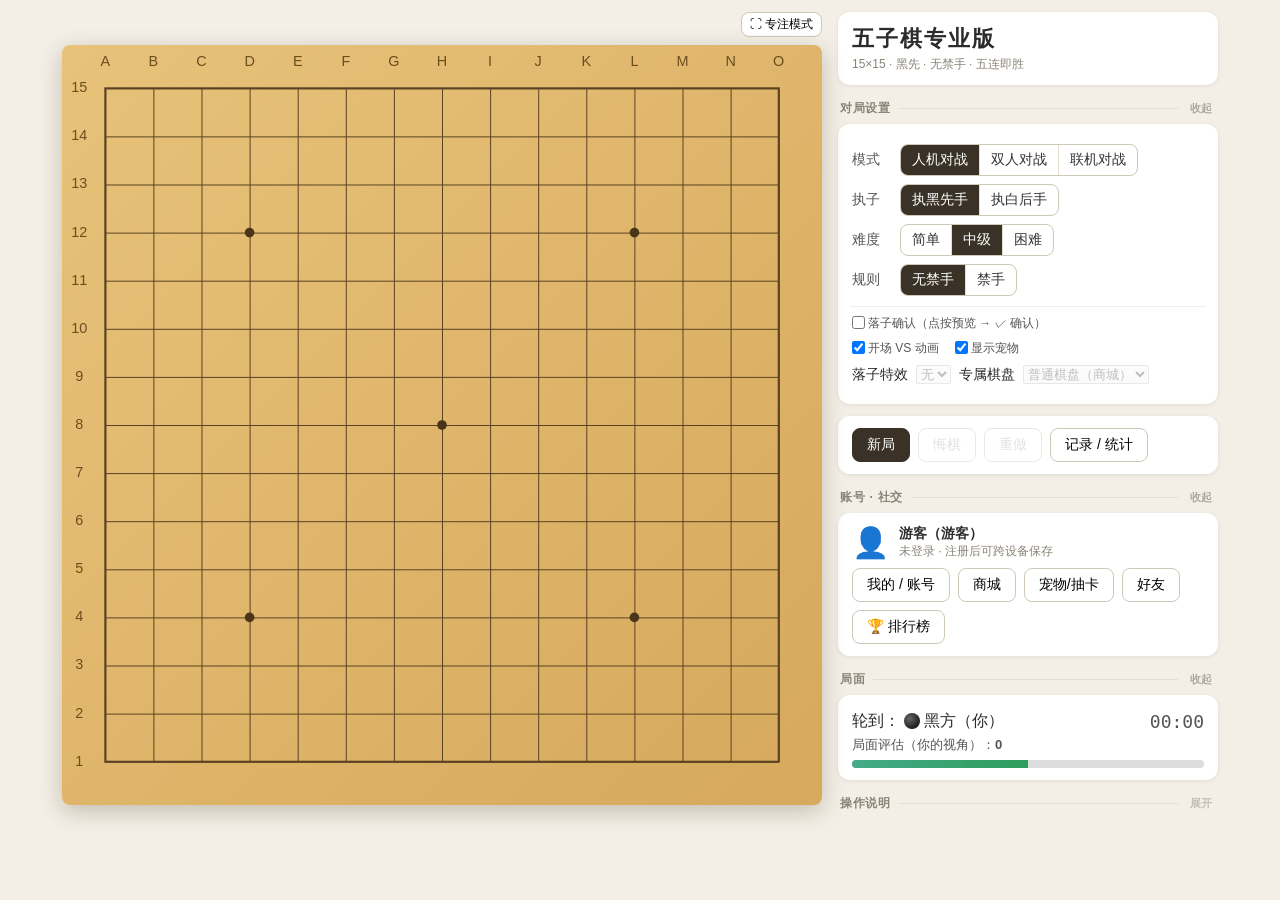
==== gomoku/index.html @ cee51d8a "Add gomoku (static copy of gomoku-umber.vercel.app)" ====
<!DOCTYPE html>
<html lang="zh-CN">
<head>
<meta charset="UTF-8">
<meta name="viewport" content="width=device-width, initial-scale=1">
<title>五子棋专业版</title>
<link rel="icon" href="data:image/svg+xml,%3Csvg xmlns=%22http://www.w3.org/2000/svg%22 viewBox=%220 0 100 100%22%3E%3Crect width=%22100%22 height=%22100%22 rx=%2218%22 fill=%22%23dcb26a%22/%3E%3Ccircle cx=%2238%22 cy=%2238%22 r=%2224%22 fill=%22%23111%22/%3E%3Ccircle cx=%2264%22 cy=%2264%22 r=%2224%22 fill=%22%23fff%22 stroke=%22%23999%22 stroke-width=%222%22/%3E%3C/svg%3E">
<style>
:root{--bg:#f3efe6;--card:#fff;--ink:#2b2b2b;--muted:#8a8478;--accent:#c0392b;--win:#2e9d5b;--loss:#d0473a;--draw:#9a9a9a}
*{box-sizing:border-box}
html,body{margin:0;background:var(--bg);color:var(--ink);
  font-family:"Microsoft YaHei","微软雅黑","PingFang SC","Hiragino Sans GB","Noto Sans CJK SC","Source Han Sans SC",sans-serif;font-size:14px}
.app{max-width:1180px;margin:0 auto;padding:12px;display:flex;gap:16px;flex-wrap:wrap;justify-content:center;align-items:flex-start}
.board-col{flex:0 0 auto;display:flex;flex-direction:column;gap:8px}
.board-wrap{position:relative}
canvas#board{display:block;touch-action:manipulation;border-radius:8px;box-shadow:0 6px 22px rgba(60,40,10,.25);cursor:pointer;-webkit-tap-highlight-color:transparent}
.side{flex:1 1 300px;max-width:390px;display:flex;flex-direction:column;gap:12px}
.card{background:var(--card);border-radius:12px;padding:12px 14px;box-shadow:0 1px 4px rgba(0,0,0,.08)}
h1{font-size:22px;margin:0 0 2px;letter-spacing:2px}
.sub{color:var(--muted);font-size:12px}
.row{display:flex;align-items:center;gap:8px;margin:8px 0;flex-wrap:wrap}
.row>label{min-width:40px;color:#555}
.seg{display:inline-flex;border:1px solid #cfc8b8;border-radius:8px;overflow:hidden;background:#fff}
.seg button{border:0;border-right:1px solid #e5dfd2;background:transparent;padding:6px 11px;cursor:pointer;font:inherit;color:#333}
.seg button:last-child{border-right:0}
.seg button.on{background:#3a3226;color:#fff}
.seg.disabled{opacity:.45;pointer-events:none}
.btns{display:flex;gap:8px;flex-wrap:wrap}
.btn{border:1px solid #cfc8b8;background:#fff;border-radius:8px;padding:7px 14px;cursor:pointer;font:inherit}
.btn:hover:not(:disabled){background:#f6f2ea}
.btn:disabled{opacity:.4;cursor:default}
.btn.primary{background:#3a3226;color:#fff;border-color:#3a3226}
.btn.danger{color:var(--loss);border-color:#e3b7b2}
.status{display:flex;align-items:center;gap:10px;font-size:16px;min-height:28px}
.dot{display:inline-block;width:16px;height:16px;border-radius:50%;vertical-align:-3px;margin:0 4px}
.dot.X{background:radial-gradient(circle at 35% 35%,#666,#000)}
.dot.O{background:radial-gradient(circle at 35% 35%,#fff,#cfcfcf);border:1px solid #999}
.timer{margin-left:auto;font-family:Consolas,Menlo,monospace;font-size:18px;color:#555}
.spinner{width:16px;height:16px;border:2px solid #ccc;border-top-color:var(--accent);border-radius:50%;animation:spin .8s linear infinite;display:inline-block;vertical-align:-3px}
@keyframes spin{to{transform:rotate(360deg)}}
.eval{font-size:13px;color:#555;line-height:1.6}
.evalbar{height:8px;border-radius:4px;background:#ddd;overflow:hidden;margin-top:4px}
.evalbar>div{height:100%;background:linear-gradient(90deg,#4a8,#2e9d5b);transition:width .3s}
.hint{color:var(--muted);font-size:12px;line-height:1.7}
/* 长说明默认折两行，点一下展开：文字都在，只是不占版面 */
.hint.foldable{cursor:pointer;border-radius:8px;transition:background .15s;position:relative}
.hint.foldable:hover{background:rgba(0,0,0,.035)}
.hint.foldable.clamp{display:-webkit-box;-webkit-line-clamp:2;-webkit-box-orient:vertical;overflow:hidden;padding-right:56px}
.hint.foldable.clamp::after{content:"展开 ▾";position:absolute;right:6px;bottom:1px;padding:0 6px;border-radius:8px;background:rgba(0,0,0,.06);color:var(--muted);font-size:11px;font-weight:600}
.hint.foldable:not(.clamp)::after{content:"收起 ▴";position:absolute;right:6px;bottom:1px;padding:0 6px;border-radius:8px;background:rgba(0,0,0,.06);color:var(--muted);font-size:11px;font-weight:600}
/* 侧栏分组标题：把长面板按功能切成几段，可折叠，默认只留最常用的 */
.side>.grp{display:flex;align-items:center;gap:8px;font-size:12px;font-weight:700;color:var(--muted);letter-spacing:.06em;margin:2px 2px -6px;user-select:none}
.side>.grp>span{white-space:nowrap}
.side>.grp>i{flex:1;height:1px;background:currentColor;opacity:.16}
.side>.grp>button{font:inherit;font-size:11px;font-weight:600;color:inherit;background:none;border:0;cursor:pointer;opacity:.65;padding:2px 4px;border-radius:6px}
.side>.grp>button:hover{opacity:1;background:rgba(0,0,0,.05)}
.side>.grp.off>button{opacity:.45}
.side .card .sep{height:1px;background:var(--line,#e5e7eb);margin:10px -2px 8px;opacity:.7}
.toast{position:absolute;left:50%;top:14px;transform:translateX(-50%);background:rgba(198,40,40,.92);color:#fff;padding:7px 16px;border-radius:20px;font-size:14px;box-shadow:0 4px 14px rgba(0,0,0,.25);opacity:0;transition:opacity .2s;pointer-events:none;white-space:nowrap}
.toast.show{opacity:1}
.chk{font-size:12px;color:var(--muted);margin-left:8px;white-space:nowrap;cursor:pointer}
.chk input{vertical-align:-2px;margin:0 3px 0 0}
.banner{position:absolute;left:50%;top:50%;transform:translate(-50%,-50%);background:rgba(255,255,255,.95);border-radius:14px;padding:18px 24px;text-align:center;box-shadow:0 8px 30px rgba(0,0,0,.3);display:none;min-width:220px}
.banner .big{font-size:24px;font-weight:bold;margin-bottom:12px}
.banner.show{display:block}
.replaybar{display:none;align-items:center;gap:6px;flex-wrap:wrap;background:#fff8e6;border:1px solid #ecd9a8;border-radius:10px;padding:8px 10px}
.replaybar.show{display:flex}
.replaybar .info{flex:1 1 100%;font-size:13px;color:#6b5a2e}
.modal{position:fixed;inset:0;background:rgba(0,0,0,.4);display:none;align-items:flex-start;justify-content:center;padding:24px 10px;overflow:auto;z-index:10}
.modal.show{display:flex}
#glogModal{z-index:20}
.modal-box{background:#fff;border-radius:14px;max-width:820px;width:100%;padding:18px 20px;box-shadow:0 10px 40px rgba(0,0,0,.3)}
.modal-box h2{margin:0 0 10px;font-size:20px;display:flex;align-items:center}
.modal-box h3{font-size:15px;margin:18px 0 8px;color:#444}
.close{margin-left:auto;font-size:14px}
.inp{border:1px solid #cfc8b8;border-radius:8px;padding:6px 9px;font:inherit;background:#fff;min-width:0}
.inp.code{width:9em;text-transform:uppercase;letter-spacing:2px}
.netline{display:flex;align-items:center;gap:6px;font-size:14px}
.netdot{width:10px;height:10px;border-radius:50%;background:#bbb;display:inline-block}
.netdot.ok{background:#2e9d5b}.netdot.wait{background:#e0a030;animation:blink 1s infinite}.netdot.bad{background:#d0473a;animation:blink .6s infinite}
@keyframes blink{50%{opacity:.35}}
.roomcode{font-size:22px;font-weight:bold;letter-spacing:3px;font-family:Consolas,Menlo,monospace}
.invite{width:100%;font-size:12px;color:#555}
.olerr{color:var(--loss);font-size:13px;margin-top:6px;line-height:1.5}
.olerr:empty{display:none}
.emos{display:flex;gap:4px;flex-wrap:wrap;margin-top:8px}
.emos button{border:1px solid #e5dfd2;background:#fbf8f2;border-radius:16px;padding:3px 9px;cursor:pointer;font:inherit}
.players{font-size:14px;margin:6px 0}
.modal-box.small{max-width:360px;margin-top:18vh;text-align:center}
.modal-box.small .btns{justify-content:center;margin-top:14px}
#lbTable tr.me td{background:#fff3cd;font-weight:bold}
.mmbox{font-size:15px;display:flex;align-items:center;gap:10px;flex-wrap:wrap}
.mmbox b{font-size:22px;color:var(--accent);min-width:1.5em;text-align:center}
.banner .sub{font-size:14px;color:#555;margin:-6px 0 10px}
.acct{display:flex;align-items:center;gap:10px;margin-bottom:8px}.av{font-size:30px;line-height:1}
.badge{display:inline-block;min-width:16px;padding:0 4px;border-radius:8px;background:var(--accent);color:#fff;font-size:11px;margin-left:3px}.badge:empty{display:none}
.avs{display:flex;flex-wrap:wrap;gap:4px}.avs button{font-size:22px;border:2px solid transparent;background:#f6f2ea;border-radius:8px;cursor:pointer;padding:2px 5px}.avs button.on{border-color:var(--accent)}
.form{display:grid;gap:8px;max-width:360px}.form .inp{width:100%;box-sizing:border-box}
.tabs{display:flex;gap:6px;margin-bottom:10px}.tabs button.on{background:#3a3226;color:#fff}
.skins{display:grid;grid-template-columns:repeat(auto-fill,minmax(150px,1fr));gap:10px;margin:8px 0 14px}
.skin{border:1px solid #e5dfd2;border-radius:10px;padding:8px;text-align:center;font-size:13px}.skin canvas{display:block;margin:0 auto 6px;border-radius:6px}
.skin.eq{border-color:var(--win);box-shadow:0 0 0 2px #cdebd8}
.frow{display:flex;align-items:center;gap:6px;flex-wrap:wrap;padding:6px 0;border-bottom:1px solid #f0ebe0}
.chatlog{height:180px;overflow-y:auto;border:1px solid #e5dfd2;border-radius:8px;padding:6px;background:#fbf8f2;font-size:13px;margin-top:8px}
.chatlog div{margin:2px 0;word-break:break-all}.chatlog .me{color:#2b5d9a}.chatlog .op{color:#8a3a1f}.chatlog .t{color:#aaa;font-size:11px;margin-right:4px}
.chatin{display:flex;gap:6px;margin-top:6px}.chatin .inp{flex:1}
.prof{display:grid;grid-template-columns:repeat(auto-fill,minmax(120px,1fr));gap:8px;margin:10px 0}.prof div{background:#f6f2ea;border-radius:8px;padding:6px 8px;font-size:12px;color:#666}.prof b{display:block;font-size:16px;color:#222}
.banner .sub:empty{display:none}
table{border-collapse:collapse;width:100%;font-size:13px}
th,td{border-bottom:1px solid #eee;padding:6px 6px;text-align:center}
th{background:#faf7f1;color:#555;font-weight:normal}
.w{color:var(--win);font-weight:bold}.l{color:var(--loss);font-weight:bold}.d{color:var(--draw);font-weight:bold}.u{color:#888}.tag{margin-left:4px;padding:0 4px;border-radius:4px;background:#eee;color:#666;font-size:11px;font-weight:normal}
.bars{display:grid;grid-template-columns:96px 1fr 120px;gap:6px 10px;align-items:center;font-size:13px}
.bar{display:flex;height:18px;border-radius:5px;overflow:hidden;background:#eee}
.bar span{height:100%}
.bar .bw{background:var(--win)}.bar .bd{background:var(--draw)}.bar .bl{background:var(--loss)}
.legend span{display:inline-block;width:10px;height:10px;border-radius:2px;margin:0 3px 0 10px;vertical-align:-1px}
.summary{display:flex;gap:10px;flex-wrap:wrap}
.summary div{flex:1 1 120px;background:#faf7f1;border-radius:10px;padding:10px;text-align:center}
.summary b{display:block;font-size:22px}
.empty{color:var(--muted);text-align:center;padding:14px}
.recent-wrap{max-height:320px;overflow:auto}
.mini{padding:3px 8px;font-size:12px}

/* ---- 移动端：落子确认 / 专注模式 / 玩家条 ---- */
.board-tools{display:flex;justify-content:flex-end;gap:8px}
.pbar{display:none;flex-direction:column;gap:4px}
.pbar .pl{display:flex;gap:6px;align-items:stretch}
.pchip{flex:1 1 0;min-width:0;display:flex;align-items:center;gap:6px;background:#fff;border-radius:10px;padding:6px 10px;border:2px solid transparent;box-shadow:0 1px 3px rgba(0,0,0,.08);font-size:15px;min-height:44px}
.pchip .nm{overflow:hidden;text-overflow:ellipsis;white-space:nowrap}
.pchip.on{border-color:var(--accent);background:#fff6ef}
.pbar .ptimer{flex:0 0 auto;display:flex;align-items:center;font-family:Consolas,Menlo,monospace;font-size:17px;color:#555;padding:0 4px}
.pbar .pst{font-size:14px;color:#555;text-align:center;min-height:20px}
.fbar{display:none;gap:6px;flex-wrap:wrap;justify-content:center}
.fbar .btn{flex:1 1 0;min-width:64px}
.cfm{position:absolute;display:none;gap:6px;z-index:5}
.cfm.show{display:flex}
.cfm button{width:46px;height:46px;border-radius:50%;border:0;font-size:24px;line-height:1;cursor:pointer;box-shadow:0 3px 10px rgba(0,0,0,.35);color:#fff;padding:0}
.cfm .ok{background:#2e9d5b}.cfm .no{background:#c0392b}
body.focus .side,body.focus .replaybar{display:none}
body.focus .app{padding:6px;max-width:none}
body.focus .pbar,body.focus .fbar{display:flex}
body.focus .board-tools{display:none}
body.focus.fchat .side{display:flex;position:fixed;left:0;right:0;bottom:0;max-width:none;max-height:62vh;overflow:auto;z-index:20;background:var(--bg);padding:8px;box-shadow:0 -6px 20px rgba(0,0,0,.25)}
body.focus.fchat .side>.card:not(#onlineCard){display:none}
body.focus.fchat .fbar{position:fixed;top:0;left:0;right:0;z-index:30;background:var(--bg);padding:6px;box-shadow:0 4px 12px rgba(0,0,0,.2)}
@media (max-width:899px){
  .app{padding:8px;gap:10px}
  .board-col{width:100%;align-items:center}
  .board-col>*{width:100%}
  .board-wrap{display:flex;justify-content:center}
  .pbar{display:flex}
  .side{max-width:none;flex-basis:100%}
}
@media (max-width:899px),(pointer:coarse){
  .btn,.seg button{min-height:44px;font-size:16px}
  .seg button{padding:6px 14px}
  .btn{padding:8px 16px}
  .btn.mini{min-height:44px}
  .chk{font-size:14px;min-height:44px;display:inline-flex;align-items:center}
  .chk input{width:22px;height:22px}
  .inp{min-height:44px;font-size:16px}
  .emos button{min-height:44px;padding:6px 12px}
  html,body{font-size:15px}
}
/* ---- 宠物 ---- */
.petimg{display:inline-block;position:relative;width:72px;height:72px}
.petimg img,.petimg svg{width:100%;height:100%;display:block;object-fit:contain}
.petimg.r-SR svg,.petimg.r-SR img{animation:petBob 2.4s ease-in-out infinite}
.petimg.r-SSR svg,.petimg.r-SSR img{animation:petBob 1.8s ease-in-out infinite;filter:drop-shadow(0 0 6px rgba(255,200,60,.9))}
.petimg.r-SSR::after{content:"";position:absolute;inset:-6px;border-radius:50%;background:radial-gradient(circle,rgba(255,220,120,.45),transparent 65%);animation:petGlow 2s ease-in-out infinite;pointer-events:none;z-index:-1}
.petimg .blink{animation:petBlink 4s infinite;transform-origin:center 42%}
@keyframes petBob{0%,100%{transform:translateY(0)}50%{transform:translateY(-4px)}}
@keyframes petGlow{0%,100%{opacity:.5;transform:scale(.92)}50%{opacity:1;transform:scale(1.08)}}
@keyframes petBlink{0%,92%,100%{transform:scaleY(1)}95%{transform:scaleY(.1)}}
.rar{display:inline-block;font-weight:800;font-size:12px;padding:0 6px;border-radius:6px;color:#fff}
.rar.N{background:#8a8f98}.rar.R{background:#3b82c4}.rar.SR{background:#8b4fd1}.rar.SSR{background:linear-gradient(90deg,#f5a623,#ff5e7e,#f5a623);background-size:200%;animation:rarShine 2s linear infinite}
@keyframes rarShine{to{background-position:200% 0}}
.pgrid{display:grid;grid-template-columns:repeat(auto-fill,minmax(118px,1fr));gap:10px}
.pcard{border:2px solid #e3dccd;border-radius:12px;padding:8px;text-align:center;background:#fffdf8;position:relative}
.pcard.c-R{border-color:#9cc4ea}.pcard.c-SR{border-color:#c4a2ef;background:linear-gradient(#fbf7ff,#fff)}.pcard.c-SSR{border-color:#f5c04a;background:linear-gradient(#fff8e6,#fff);box-shadow:0 0 12px rgba(245,180,40,.45)}
.pcard.eq{outline:3px solid #2e8b57}
.pcard.unk .petimg{filter:brightness(0) opacity(.25)}
.pcard b{display:block;font-size:14px;margin-top:4px}.pcard .sub{font-size:12px;color:#777}
.pcard .stars{color:#f5a623;font-size:12px;letter-spacing:1px}
.gacha-res{display:flex;flex-wrap:wrap;gap:8px;justify-content:center;min-height:20px;margin:10px 0}
.gcard{width:96px;height:132px;perspective:600px}
.gcard .in{position:relative;width:100%;height:100%;transition:transform .5s;transform-style:preserve-3d}
.gcard.open .in{transform:rotateY(180deg)}
.gcard .f,.gcard .b{position:absolute;inset:0;border-radius:10px;backface-visibility:hidden;display:flex;flex-direction:column;align-items:center;justify-content:center}
.gcard .b{background:repeating-linear-gradient(45deg,#3b2f22 0 8px,#4a3c2c 8px 16px);color:#f5d27a;font-size:30px;font-weight:800}
.gcard .f{transform:rotateY(180deg);background:#fff;border:2px solid #ddd;font-size:12px}
.gcard.c-R .f{border-color:#3b82c4}.gcard.c-SR .f{border-color:#8b4fd1;background:linear-gradient(#f6efff,#fff)}
.gcard.c-SSR .f{border-color:#f5a623;background:radial-gradient(circle at 50% 40%,#fff3c4,#fff 70%);box-shadow:0 0 18px rgba(255,190,40,.9)}
.gcard.c-SSR.open{animation:ssrPop .7s}
@keyframes ssrPop{0%{transform:scale(1)}40%{transform:scale(1.18)}100%{transform:scale(1)}}
.ssrflash{position:fixed;inset:0;z-index:60;pointer-events:none;background:radial-gradient(circle,rgba(255,236,160,.95),rgba(255,170,40,.5) 40%,transparent 75%);animation:ssrFlash 1.2s forwards}
.ssrflash i{position:absolute;width:8px;height:8px;border-radius:50%;background:#ffd84a;box-shadow:0 0 8px #fff;left:50%;top:50%;animation:spark 1.1s ease-out forwards}
@keyframes ssrFlash{0%{opacity:0}15%{opacity:1}100%{opacity:0}}
@keyframes spark{to{transform:translate(var(--dx),var(--dy)) scale(.2);opacity:0}}
.gacha-btns{display:flex;gap:10px;flex-wrap:wrap;align-items:center}
#petFloat{position:fixed;z-index:9;width:84px;height:84px;pointer-events:none;user-select:none;-webkit-user-select:none;touch-action:none}
#petFloat .petimg{width:84px;height:84px}
#petFloat .ph{position:absolute;top:-6px;right:-6px;display:flex;gap:2px;pointer-events:auto}
#petFloat .ph button{width:26px;height:26px;min-height:0;border-radius:50%;border:1px solid #bba;background:#fffdf6cc;font-size:13px;line-height:1;padding:0;cursor:grab;touch-action:none}
#petFloat .say{position:absolute;bottom:88px;left:50%;transform:translateX(-50%);background:#fff;border:1px solid #ccc;border-radius:10px;padding:3px 8px;font-size:13px;white-space:nowrap;opacity:0;transition:opacity .3s}
#petFloat .say.show{opacity:1}
#petFloat.happy .petimg{animation:petJump .5s 3}
#petFloat.sad .petimg{filter:grayscale(.6);transform:rotate(-8deg)}
@keyframes petJump{50%{transform:translateY(-16px)}}
#petFloat.min{width:40px;height:40px}
#petFloat.min .petimg,#petFloat.min .say,#petFloat.min .ph .pgrip{display:none}
#petFloat.min .ph{position:static}
#petFloat.min .ph .pmin{width:40px;height:40px;font-size:20px}
@media (pointer:coarse){#petFloat .ph button{width:34px;height:34px;font-size:16px}#petFloat .ph{top:-12px;right:-12px}}
.petimg.mini{width:26px;height:26px;vertical-align:middle;margin-right:4px}.frow.rec .rsn{color:#2e8b57}
.xpbar{height:5px;background:#0001;border-radius:3px;overflow:hidden;margin:3px 0}.xpbar i{display:block;height:100%;background:linear-gradient(90deg,#5ad17a,#2e8b57)}
#petFloat .plv{position:absolute;left:0;right:0;bottom:-14px;text-align:center;font:700 11px/1 system-ui;color:#3b2f22;pointer-events:none}
#petFloat .plv .xpbar{height:4px;margin:2px 10px 0;background:#fff8}
#petFloat.min .plv{display:none}
#petFloat.lvup .petimg{animation:petJump .45s 2;filter:drop-shadow(0 0 10px #ffe066)}
#petFloat.drag{opacity:.85}
.evofx{position:fixed;inset:0;z-index:61;display:flex;align-items:center;justify-content:center;background:radial-gradient(circle,rgba(255,255,255,.95),rgba(140,200,255,.6) 45%,transparent 75%);animation:evo 2.2s forwards;pointer-events:auto}
.evofx div{font:900 min(10vw,56px)/1.1 system-ui;color:#fff;-webkit-text-stroke:2px #3060c0;text-shadow:0 0 18px #9cf;animation:evoT 2.2s forwards}
@keyframes evo{0%{opacity:0}10%{opacity:1}75%{opacity:1}100%{opacity:0}}
@keyframes evoT{0%{transform:scale(.3) rotate(-10deg)}25%{transform:scale(1.15)}35%,100%{transform:scale(1)}}
/* ---- 宠物动画（PET_ANIM 中引用的 CSS 动画名 → .pa-<名字>）---- */
.petimg.pa-bob>svg,.petimg.pa-bob>img{animation:petBob 2.2s ease-in-out infinite}
.petimg.pa-breathe>svg,.petimg.pa-breathe>img{animation:paBreathe 2.6s ease-in-out infinite}
.petimg.pa-jump-heart>svg,.petimg.pa-jump-heart>img{animation:paJump .5s ease-out 2}
.petimg.pa-cheer>svg,.petimg.pa-cheer>img{animation:paCheer .45s ease-in-out 4}
.petimg.pa-sad>svg,.petimg.pa-sad>img{animation:none;filter:grayscale(.6);transform:rotate(-8deg) translateY(4px);transition:.3s}
.petimg.pa-spin>svg,.petimg.pa-spin>img{animation:paSpin .8s ease-in-out 2}
.petimg.pa-wiggle>svg,.petimg.pa-wiggle>img{animation:paWiggle .3s ease-in-out 5}
.petimg.pa-none>svg,.petimg.pa-none>img{animation:none}
.petimg .pa-heart{position:absolute;left:50%;top:0;color:#ff4d6d;font-size:22px;font-style:normal;animation:paHeart 1s ease-out forwards;pointer-events:none}
.petimg .pa-sprite{position:absolute;inset:0;background-repeat:no-repeat;background-position:0 0}
.petimg.pa-has-sprite>svg,.petimg.pa-has-sprite>img{visibility:hidden}
@keyframes paSprite{to{background-position:var(--paEnd)}}
@keyframes paBreathe{0%,100%{transform:scale(1)}50%{transform:scale(1.06,.96)}}
@keyframes paJump{0%,100%{transform:translateY(0)}40%{transform:translateY(-18px) scale(1.05)}}
@keyframes paCheer{0%,100%{transform:rotate(0) translateY(0)}25%{transform:rotate(-10deg) translateY(-8px)}75%{transform:rotate(10deg) translateY(-8px)}}
@keyframes paSpin{to{transform:rotate(360deg)}}
@keyframes paWiggle{0%,100%{transform:rotate(0)}25%{transform:rotate(-8deg)}75%{transform:rotate(8deg)}}
@keyframes paHeart{0%{transform:translate(-50%,0) scale(.5);opacity:0}30%{opacity:1}100%{transform:translate(-50%,-34px) scale(1.2);opacity:0}}
.petimg.avp{width:1.25em;height:1.25em;vertical-align:middle}
.pchip .pav .petimg{width:26px;height:26px;margin-right:2px}
#lbTable .av .petimg{width:22px;height:22px;margin-right:4px}
#vsIntro .vs-av .petimg{width:1em;height:1em}
@media (prefers-reduced-motion:reduce){.petimg[class*="pa-"]>svg,.petimg[class*="pa-"]>img,.petimg .pa-heart{animation:none!important}}
/* 逆转形态：无 _rev.png 时用反色 + 色相偏移，外加暗紫光环 */
.petimg.rev svg,.petimg.rev img:not(.cosl){filter:invert(1) hue-rotate(180deg) saturate(1.4)}
.petimg.rev::before{content:'';position:absolute;inset:-6%;border-radius:50%;background:conic-gradient(from 0deg,#7b2cff66,#ff2c9c66,#2cf3ff66,#7b2cff66);filter:blur(4px);animation:paSpin 4s linear infinite;z-index:-1}
.petimg.rev{isolation:isolate}.perk{color:#a0712b}.rvbtn{background:#2b1640;color:#e9d7ff}#emos .pemo{background:#fff4d6}
/* 专属落子特效 */
.pfx{position:fixed;width:var(--sz);height:var(--sz);margin:calc(var(--sz)/-2) 0 0 calc(var(--sz)/-2);pointer-events:none;z-index:60}
.pfx i{position:absolute;inset:0;border-radius:50%;opacity:0;animation:pfxR .8s ease-out forwards}
.pfx i:nth-child(2){animation-delay:.12s}.pfx i:nth-child(3){animation-delay:.24s}
.pfx-pfx_alphago i{border:2px dashed #46c8ff;box-shadow:0 0 8px #46c8ff,inset 0 0 6px #46c8ff}
.pfx-pfx_jueyi i{border:3px solid #222;border-right-color:#fff;box-shadow:0 0 8px #000a;animation-name:pfxZ}
.pfx-pfx_deepblue i{border:3px double #d9b54a;border-radius:18%;box-shadow:0 0 10px #2a5bd7}
.pfx-pfx_alphazero i{border:3px solid #e7b93c;border-left-color:#fff;box-shadow:0 0 10px #ffe27a;animation-name:pfxZ}
@keyframes pfxR{0%{transform:scale(.2);opacity:1}100%{transform:scale(1);opacity:0}}
@keyframes pfxZ{0%{transform:scale(.2) rotate(0);opacity:1}100%{transform:scale(1) rotate(270deg);opacity:0}}
#exRow select:disabled{opacity:.5}
/* 星级 */
.petimg.hue svg,.petimg.hue img{filter:hue-rotate(150deg) saturate(1.3)}
/* 黑白系宠物（熊猫仔、小棋子）用 hue-rotate 是白转：先 sepia 上色再改色相，才有真正的变色 */
.petimg.hue.hm svg,.petimg.hue.hm img{filter:sepia(.9) saturate(2.6) hue-rotate(150deg)}
.petimg.avp.gold{box-shadow:0 0 0 2px #ffd23f,0 0 8px 2px #ffcf3f;border-radius:50%;background:radial-gradient(#fff8d6,#ffe27a)}
.avstar{font-size:9px;font-weight:800;color:#a87b00;vertical-align:top;margin-left:1px}.avstar.s5{color:#e6a100;text-shadow:0 0 3px #ffd23f}
.stars i{color:#ccc;font-style:normal}.pdup{font-size:11px}.lbgold{filter:drop-shadow(0 0 2px #ffd23f)}.acttl{font-size:12px;color:#a0712b;font-weight:700}
.lbtabs{display:flex;gap:6px;flex-wrap:wrap;margin-bottom:8px;align-items:center}.lbtabs button.on{background:#333;color:#fff}
.rkb{display:inline-block;font-size:11px;padding:1px 6px;border-radius:9px;background:#eee;color:#333;white-space:nowrap}
.rkb.t1{background:#e3f1e3}.rkb.t2{background:#dcecff}.rkb.t3{background:#ffe7c7}.rkb.t4{background:#f2dcff}.rkb.t5{background:#ffd9d9;color:#8a1010}.rkb.t6{background:linear-gradient(90deg,#ffe07a,#ffb703);color:#5a3a00;font-weight:700}
.peakopt{display:block;font-size:13px;margin-top:6px}.peakopt.lock{opacity:.5}
.av.f_peak1,.av.f_peak10,.av.f_peak100{border-radius:50%;box-shadow:0 0 0 2px #c0c0c0}.av.f_peak10{box-shadow:0 0 0 2px #46c8ff,0 0 6px #46c8ff}.av.f_peak1{box-shadow:0 0 0 2px #ff3d3d,0 0 8px #ffb703}
.pwbd{font-size:12px;color:#666}
.xpcard{width:64px;height:44px;border-radius:8px;margin:4px auto;display:flex;align-items:center;justify-content:center;text-align:center;font-weight:800;font-size:12px;color:#fff;background:linear-gradient(135deg,#6fcf97,#27ae60)}.xp-xp_m{background:linear-gradient(135deg,#56ccf2,#2f80ed)}.xp-xp_l{background:linear-gradient(135deg,#f2c94c,#f2994a)}.ratelist .rt.m5{color:#999}.ratelist div{margin:2px 0}.xpuse{display:flex;gap:4px;flex-wrap:wrap;justify-content:center}.todayfull{color:#c0392b;font-weight:700}
#glogTable{width:100%;border-collapse:collapse;font-size:13px}#glogTable td,#glogTable th{padding:4px 6px;border-bottom:1px solid #eee;text-align:left}
.rar-N{color:#777}.rar-R{color:#2a7de1}.rar-SR{color:#9b3fd1;font-weight:700}.rar-SSR{color:#e08a00;font-weight:800}
.gsum{display:flex;gap:10px;flex-wrap:wrap;margin-bottom:8px}.gsum div{background:#f6f6f6;border-radius:8px;padding:4px 10px;font-size:13px}.gpg{display:flex;gap:8px;align-items:center;justify-content:center;margin-top:8px}
.vs-gold .vs-pet{filter:drop-shadow(0 0 10px #ffd23f)}.vs-gold .vs-pet::after{content:'✦ ✧ ✦';position:absolute;left:0;right:0;top:-12px;text-align:center;color:#ffe27a;font-size:18px;animation:vsSpark .6s ease-in-out infinite alternate}
.vs-pet{position:relative}@keyframes vsSpark{from{opacity:.3;transform:scale(.9)}to{opacity:1;transform:scale(1.15)}}
/* 宠物人设 */
.pcard .ptitle{font-size:11px;color:#a0712b;font-weight:700}.pcard .ppers{font-size:10.5px;color:#666;line-height:1.3;max-height:2.6em;overflow:hidden}
/* ---- 宠物装扮叠加层（CSS 占位；有 PNG 时用图片）---- */
.petimg .cosl{position:absolute;pointer-events:none;display:block}
.petimg img.cosl{inset:0;width:100%;height:100%;object-fit:contain}
.petimg i.cos-hat{left:30%;right:30%;top:2%;height:22%}
.petimg i.cos-acc{left:24%;right:24%;top:70%;height:14%}
.petimg i.cos-fx{inset:-8%;border-radius:50%}
.cosph-c_crown{background:linear-gradient(#ffe066,#e0a800);clip-path:polygon(0 100%,0 30%,20% 60%,35% 0,50% 55%,65% 0,80% 60%,100% 30%,100% 100%)}
.cosph-c_scarf{background:repeating-linear-gradient(90deg,#d63a3a 0 8px,#b82727 8px 12px);border-radius:8px}
.cosph-c_stars{background:radial-gradient(circle at 15% 30%,#fff6a8 0 3%,transparent 4%),radial-gradient(circle at 85% 25%,#fff6a8 0 3%,transparent 4%),radial-gradient(circle at 80% 85%,#ffe066 0 2.5%,transparent 3.5%),radial-gradient(circle at 20% 80%,#ffe066 0 2.5%,transparent 3.5%);animation:paSpin 8s linear infinite}
.shoptabs{margin:8px 0 4px}.cosit .petimg.cosprev{width:72px;height:72px}
/* ---- 开场 VS ---- */
#vsIntro{position:fixed;inset:0;z-index:50;display:none;overflow:hidden;pointer-events:none;background:#120a06}
#vsIntro.show{display:block}
#vsIntro canvas{position:absolute;inset:0;width:100%;height:100%}
#vsIntro .vs-side{position:absolute;top:0;bottom:0;width:58%;display:flex;flex-direction:column;justify-content:center;gap:10px;padding:0 6%}
#vsIntro .vs-l{left:0;align-items:flex-start;background:linear-gradient(100deg,#c0392b 0 70%,transparent 70.2%);clip-path:polygon(0 0,100% 0,78% 100%,0 100%);animation:vsInL .45s cubic-bezier(.2,1.4,.4,1) both}
#vsIntro .vs-r{right:0;align-items:flex-end;background:linear-gradient(280deg,#1f4e9c 0 70%,transparent 70.2%);clip-path:polygon(22% 0,100% 0,100% 100%,0 100%);animation:vsInR .45s .08s cubic-bezier(.2,1.4,.4,1) both}
#vsIntro .vs-av{font-size:min(22vw,120px);line-height:1;filter:drop-shadow(4px 6px 0 rgba(0,0,0,.35))}
#vsIntro .vs-nm{color:#fff;font-weight:900;font-size:min(7vw,40px);text-shadow:3px 3px 0 #000;max-width:100%;overflow:hidden;text-overflow:ellipsis;white-space:nowrap}
#vsIntro .vs-sub{color:#ffe9a8;font-weight:700;font-size:min(4vw,18px);text-shadow:2px 2px 0 #000}
#vsIntro .vs-row{display:flex;align-items:flex-end;gap:8px}
#vsIntro .vs-r .vs-row{flex-direction:row-reverse}
#vsIntro .vs-pet .petimg{width:min(18vw,90px);height:min(18vw,90px)}
#vsIntro .vs-mid{position:absolute;left:50%;top:50%;transform:translate(-50%,-50%);font:italic 900 min(30vw,170px)/1 Impact,"Arial Black",sans-serif;color:#ffd23f;-webkit-text-stroke:4px #000;text-shadow:6px 6px 0 #000;animation:vsSlam .5s .35s cubic-bezier(.2,1.6,.4,1) both}
#vsIntro .vs-flash{position:absolute;inset:0;background:#fff;opacity:0;animation:vsFlash .35s .4s both}
#vsIntro .vs-skip{position:absolute;bottom:14px;left:0;right:0;text-align:center;color:#fff9;font-size:13px}
#vsIntro.out{animation:vsOut .3s forwards}
@keyframes vsInL{from{transform:translateX(-110%)}to{transform:none}}
@keyframes vsInR{from{transform:translateX(110%)}to{transform:none}}
@keyframes vsSlam{from{transform:translate(-50%,-50%) scale(4) rotate(-12deg);opacity:0}to{transform:translate(-50%,-50%) scale(1) rotate(-6deg);opacity:1}}
@keyframes vsFlash{0%{opacity:0}30%{opacity:.85}100%{opacity:0}}
@keyframes vsOut{to{opacity:0}}
@media (orientation:portrait) and (max-width:899px){
 #vsIntro .vs-side{width:100%;height:52%;bottom:auto;padding:0 8%}
 #vsIntro .vs-l{top:0;clip-path:polygon(0 0,100% 0,100% 72%,0 100%);background:#c0392b}
 #vsIntro .vs-r{top:auto;bottom:0;clip-path:polygon(0 28%,100% 0,100% 100%,0 100%);background:#1f4e9c;justify-content:flex-end;padding-bottom:12vh}
 #vsIntro .vs-l{justify-content:flex-start;padding-top:10vh}
}
@media (prefers-reduced-motion:reduce){
 #vsIntro *,#vsIntro{animation:none!important}
 .petimg svg,.petimg img,.petimg::after,#petFloat .petimg{animation:none!important}
}
</style>
</head>
<body>
<div class="app">
  <div class="board-col">
    <div class="replaybar" id="replaybar">
      <div class="info" id="replayInfo"></div>
      <button class="btn mini" data-rp="first">⏮ 开始</button>
      <button class="btn mini" data-rp="prev">◀ 上一手</button>
      <button class="btn mini" data-rp="play" id="rpPlay">▶ 自动</button>
      <button class="btn mini" data-rp="next">下一手 ▶</button>
      <button class="btn mini" data-rp="last">结束 ⏭</button>
      <button class="btn mini primary" data-rp="exit">退出回放</button>
    </div>
    <div class="board-tools"><button class="btn mini" id="btnFocus" title="只显示棋盘和必要按钮">⛶ 专注模式</button></div>
    <div class="pbar" id="pbar">
      <div class="pl"><div class="pchip" id="pcX"><span class="dot X"></span><span class="pav" id="paX"></span><span class="nm" id="pnX">黑方</span></div><span class="ptimer" id="ptimer">00:00</span><div class="pchip" id="pcO"><span class="dot O"></span><span class="pav" id="paO"></span><span class="nm" id="pnO">白方</span></div></div>
      <div class="pst" id="pst"></div>
    </div>
    <div class="board-wrap">
      <div class="cfm" id="cfm"><button class="ok" id="cfmOk" aria-label="确认落子">✓</button><button class="no" id="cfmNo" aria-label="取消">✗</button></div>
      <canvas id="board" tabindex="0" aria-label="棋盘"></canvas>
      <div class="toast" id="toast"></div>
      <div class="banner" id="banner">
        <div class="big" id="bannerText"></div>
        <div class="sub" id="bannerSub"></div>
        <div class="btns" style="justify-content:center">
          <button class="btn primary" id="bnNew">再来一局</button>
          <button class="btn" id="bnUndo">悔棋</button>
          <button class="btn" id="bnClose">看棋盘</button>
        </div>
      </div>
    </div>
    <div class="fbar" id="fbar"><button class="btn" id="fUndo">悔棋</button><button class="btn" id="fResign">认输</button><button class="btn" id="fChat">💬 聊天</button><button class="btn primary" id="fExit">✕ 退出专注</button></div>
  </div>

  <div class="side">
    <div class="card">
      <h1>五子棋专业版</h1>
      <div class="sub" id="subTitle">15×15 · 黑先 · 五连即胜</div>
    </div>
    <div class="grp" data-g="game"><span>对局设置</span><i></i><button type="button">收起</button></div>
    <div class="card">
      <div class="row"><label>模式</label>
        <div class="seg" id="segMode"><button data-v="ai">人机对战</button><button data-v="pvp">双人对战</button><button data-v="online">联机对战</button></div></div>
      <div class="row" id="rowSide"><label>执子</label>
        <div class="seg" id="segSide"><button data-v="black">执黑先手</button><button data-v="white">执白后手</button></div></div>
      <div class="row" id="rowDiff"><label>难度</label>
        <div class="seg" id="segDiff"><button data-v="1">简单</button><button data-v="2">中级</button><button data-v="3">困难</button></div></div>
      <div class="row"><label>规则</label>
        <div class="seg" id="segRule"><button data-v="free">无禁手</button><button data-v="renju">禁手</button></div>
        <label class="chk" id="chkFbWrap" title="在棋盘上标出黑方当前所有禁手点"><input type="checkbox" id="chkFb">显示禁手点</label></div>
      <div class="sep"></div>
      <div class="row"><label class="chk" style="margin-left:0" title="点按后先显示半透明预览，再点 ✓ 确认落子"><input type="checkbox" id="chkConfirm">落子确认（点按预览 → ✓ 确认）</label></div>
      <div class="row"><label class="chk" style="margin-left:0"><input type="checkbox" id="chkIntro">开场 VS 动画</label><label class="chk"><input type="checkbox" id="chkPet">显示宠物</label></div>
      <div class="row" id="exRow">落子特效 <select id="selPfx"></select> 专属棋盘 <select id="selPb"></select></div>
    </div>
    <div class="card">
      <div class="btns">
        <button class="btn primary" id="btnNew">新局</button>
        <button class="btn" id="btnUndo">悔棋</button>
        <button class="btn" id="btnRedo">重做</button>
        <button class="btn" id="btnStats">记录 / 统计</button>
      </div>
    </div>
    <div class="grp" data-g="acct"><span>账号 · 社交</span><i></i><button type="button">收起</button></div>
    <div class="card" id="acctCard">
      <div class="acct"><span class="av" id="acAv">👤</span><div><b id="acNick">游客</b><div class="sub" id="acSub">未登录</div></div></div>
      <div class="btns"><button class="btn" id="btnProfile">我的 / 账号</button><button class="btn" id="btnShop">商城</button><button class="btn" id="btnPets">宠物/抽卡</button><button class="btn" id="btnFriends">好友<span class="badge" id="frBadge"></span></button><button class="btn" id="btnBoardTop" title="段位榜 / 巅峰论剑 / 战力榜 / 好友榜，任何模式下都可打开">🏆 排行榜</button></div>
    </div>
    <div class="grp" data-g="online"><span>联机对战</span><i></i><button type="button">收起</button></div>
    <div class="card" id="onlineCard" style="display:none">
      <div class="row"><label>昵称</label><input class="inp" id="nick" maxlength="12" placeholder="游客" style="width:9em"><span class="tag" id="myRating"></span></div>
      <div id="olIdle">
        <div class="btns"><button class="btn primary" id="btnMatch">快速匹配</button><button class="btn" id="btnBoard">排行榜</button></div>
        <label class="peakopt" id="peakOpt" title="封局宗师及以上段位可参加"><input type="checkbox" id="chkPeak"> 巅峰论剑 <span class="sub" id="peakInfo"></span></label>
        <div class="hint" id="mmNote">随机匹配真人对手（无禁手、随机先后手，计 Elo 积分）；10 秒内没有真人则自动改为 AI 对手（随机难度和先后手，不计 Elo，获胜可得少量积分）。</div>
        <div class="row" style="margin-top:12px"><label>执子</label>
          <div class="seg" id="segHostSide"><button data-v="black">执黑</button><button data-v="white">执白</button><button data-v="random">随机</button></div></div>
        <div class="btns"><button class="btn" id="btnCreate">创建房间</button></div>
        <div class="row"><input class="inp code" id="joinCode" maxlength="6" placeholder="房间号" autocomplete="off"><button class="btn" id="btnJoin">加入</button></div>
        <div class="hint">房主选择规则（上方“规则”）和执子；把邀请链接发给好友即可对战。</div>
      </div>
      <div id="olMatching" style="display:none">
        <div class="mmbox"><span class="spinner"></span>正在寻找对手… <b id="mmLeft">10</b>秒 <button class="btn" id="btnMmCancel">取消</button></div>
      </div>
      <div id="olAi" style="display:none">
        <div class="players" id="aiPlayers"></div>
        <div class="btns"><button class="btn primary" id="btnMmAgain">重新匹配</button><button class="btn" id="btnAiQuit">返回</button></div>
      </div>
      <div id="olRoom" style="display:none">
        <div class="netline"><span class="netdot" id="netDot"></span><span id="netText"></span></div>
        <div id="roomLine">
          <div class="row">房间号 <span class="roomcode" id="roomCode"></span>
            <button class="btn mini" id="btnCopy">复制邀请链接</button><button class="btn mini" id="btnShare">分享</button></div>
          <input class="inp invite" id="inviteLink" readonly>
        </div>
        <div class="players" id="players"></div>
        <div class="btns"><button class="btn" id="btnDraw">求和</button><button class="btn" id="btnResign">认输</button>
          <button class="btn" id="btnRematch">再来一局</button><button class="btn danger" id="btnLeave">离开房间</button></div>
        <div class="emos" id="emos"></div>
        <div class="chatlog" id="chatLog"></div>
        <div class="chatin"><input class="inp" id="chatInput" maxlength="60" placeholder="说点什么…（最多 60 字）"><button class="btn" id="btnChatSend">发送</button></div>
      </div>
      <div class="olerr" id="olErr"></div>
    </div>
    <div class="grp" data-g="status"><span>局面</span><i></i><button type="button">收起</button></div>
    <div class="card">
      <div class="status"><span id="status"></span><span class="timer" id="timer">00:00</span></div>
      <div class="eval" id="evalText"></div>
      <div class="evalbar" title="局面优势"><div id="evalBar" style="width:50%"></div></div>
    </div>
    <div class="grp" data-g="help"><span>操作说明</span><i></i><button type="button">展开</button></div>
    <div class="card hint" id="helpCard" style="display:none">
      操作：鼠标点击 / 触屏点按落子；键盘 ←↑→↓ 移动光标，空格或回车落子；Ctrl+Z 悔棋，Ctrl+Y 重做。<br>
      人机对战时悔棋一次撤回两步（AI + 你），算作一次；困难难度每局最多悔棋 3 次，其他难度与双人对战不限。切换模式、执子或规则会开始新的一局；难度修改即时生效，记录按对局结束时的难度统计。<br>
      禁手规则（连珠/RIF）：只限制黑方。黑方不能下三三（同时形成两个活三）、四四（两个四，含同一条线上的四四）和长连（六子及以上），黑方必须恰好五连才算胜，且成五优先于禁手；白方不受限制，五连或长连都算胜。落在禁手点时会提示“禁手：三三/四四/长连”并拒绝落子（不判负），悬停时禁手点显示红色 ×。活三按标准递归判定：只有能走成真活四、且成四点本身不是禁手的才算活三。
    </div>
  </div>
</div>

<div class="modal" id="statsModal">
  <div class="modal-box">
    <h2>对局记录与统计 <button class="btn close" id="statsClose">关闭</button></h2>
    <div id="statsBody"></div>
    <div class="btns" style="margin-top:16px;justify-content:flex-end">
      <button class="btn danger" id="btnClear">清空记录</button>
    </div>
  </div>
</div>

<div class="modal" id="lbModal">
  <div class="modal-box">
    <h2>排行榜（前 100 名） <button class="btn close" id="lbClose">关闭</button></h2>
    <div id="lbBody"></div>
    <div class="hint" style="margin-top:12px">只有“快速匹配”到的真人对局计分：初始 1200 分，Elo 算法，前 10 局 K=40，之后 K=32。AI 对局、好友房间对局不计分。结果由服务器按棋谱复盘校验。</div>
  </div>
</div>
<div class="modal" id="acctModal"><div class="modal-box"><h2>我的 / 账号 <button class="btn close" id="acctClose">关闭</button></h2><div id="acctBody"></div></div></div>
<div class="modal" id="glogModal"><div class="modal-box"><h2>抽卡记录 <button class="btn close" id="glogClose">关闭</button></h2><div id="glogBody"></div></div></div>
<div class="modal" id="petModal"><div class="modal-box"><h2>宠物 · 抽卡 <button class="btn" id="btnGlog">抽卡记录</button> <button class="btn close" id="petClose">关闭</button></h2><div id="petBody"></div></div></div>
<div id="petFloat" style="display:none"><div class="petimg"></div><div class="say"></div><div class="ph"><button class="pgrip" title="拖动宠物" aria-label="拖动宠物">✥</button><button class="ppat" title="摸摸它" aria-label="摸摸宠物">❤</button><button class="pmin" title="收起/展开" aria-label="收起宠物">–</button></div></div>
<div id="vsIntro" aria-hidden="true"><canvas></canvas><div class="vs-side vs-l"><div class="vs-row"><span class="vs-av" id="vsAvL"></span><span class="vs-pet" id="vsPetL"></span></div><div class="vs-nm" id="vsNmL"></div><div class="vs-sub" id="vsSubL"></div></div><div class="vs-side vs-r"><div class="vs-row"><span class="vs-av" id="vsAvR"></span><span class="vs-pet" id="vsPetR"></span></div><div class="vs-nm" id="vsNmR"></div><div class="vs-sub" id="vsSubR"></div></div><div class="vs-flash"></div><div class="vs-mid">VS</div><div class="vs-skip">点击任意处跳过</div></div>
<div class="modal" id="shopModal"><div class="modal-box"><h2>积分商城 <button class="btn close" id="shopClose">关闭</button></h2><div id="shopBody"></div></div></div>
<div class="modal" id="frModal"><div class="modal-box"><h2>好友 <button class="btn close" id="frClose">关闭</button></h2><div id="frBody"></div></div></div>
<div class="modal" id="schModal"><div class="modal-box small"><div id="schText"></div><div class="btns"><button class="btn primary" id="schJoin">一键加入</button><button class="btn" id="schLater">稍后</button></div></div></div>
<div class="modal" id="reqModal">
  <div class="modal-box small"><div id="reqText"></div>
    <div class="btns"><button class="btn primary" id="reqYes">同意</button><button class="btn" id="reqNo">拒绝</button></div></div>
</div>

<script>
/* ================= 纯逻辑（主线程与 Web Worker 共用，从 gomoku.py 移植） ================= */
function GomokuLogic() {
  'use strict';
  var N = 15, EMPTY = ' ', WIN = 10000000;
  var DIRS = [[1, 0], [0, 1], [1, 1], [1, -1]];
  var now = (typeof performance !== 'undefined' && performance.now) ? function () { return performance.now(); } : function () { return Date.now(); };
  var TIMEOUT = { timeout: true };

  function other(p) { return p === 'O' ? 'X' : 'O'; }
  function newBoard() { var b = []; for (var i = 0; i < N; i++) { b.push(new Array(N).fill(EMPTY)); } return b; }
  function copyBoard(b) { return b.map(function (r) { return r.slice(); }); }
  function inb(r, c) { return r >= 0 && r < N && c >= 0 && c < N; }

  // 胜负判定：返回实际连续的五连（或更长）格子，否则 null。renju（禁手规则）下黑方必须恰好五连
  function findWinLine(b, row, col, renju) {
    if (renju === undefined) renju = RENJU;
    var p = b[row][col];
    if (p === EMPTY) return null;
    for (var d = 0; d < 4; d++) {
      var dr = DIRS[d][0], dc = DIRS[d][1], back = [], fwd = [], r, c;
      r = row - dr; c = col - dc;
      while (inb(r, c) && b[r][c] === p) { back.push([r, c]); r -= dr; c -= dc; }
      r = row + dr; c = col + dc;
      while (inb(r, c) && b[r][c] === p) { fwd.push([r, c]); r += dr; c += dc; }
      var len = back.length + 1 + fwd.length;
      if (len === 5 || (len > 5 && !(renju && p === 'X'))) return back.reverse().concat([[row, col]], fwd);
    }
    return null;
  }
  function isFull(b) { for (var i = 0; i < N; i++) for (var j = 0; j < N; j++) if (b[i][j] === EMPTY) return false; return true; }
  function stonesOn(b) { var s = []; for (var i = 0; i < N; i++) for (var j = 0; j < N; j++) if (b[i][j] !== EMPTY) s.push([i, j]); return s; }
  function neighborCells(b, dist, stones) {
    stones = stones || stonesOn(b);
    var seen = new Uint8Array(N * N), out = [];
    for (var k = 0; k < stones.length; k++) {
      var r = stones[k][0], c = stones[k][1];
      for (var dr = -dist; dr <= dist; dr++) {
        var rr = r + dr; if (rr < 0 || rr >= N) continue;
        for (var dc = -dist; dc <= dist; dc++) {
          var cc = c + dc;
          if (cc >= 0 && cc < N && b[rr][cc] === EMPTY && !seen[rr * N + cc]) { seen[rr * N + cc] = 1; out.push([rr, cc]); }
        }
      }
    }
    return out;
  }
  function positionWeight(r, c) { return Math.min(r, N - 1 - r, c, N - 1 - c); }

  // ---- 棋型识别（活/眠）：以落子点为中心 9 格，P=己方 _=空 #=对方/边界 ----
  var FIVE = 0, OPEN4 = 1, FOUR = 2, OPEN3 = 3, SLEEP3 = 4, OPEN2 = 5, SLEEP2 = 6, NONE = 7;
  var SHAPE_NAMES = ['连五', '活四', '冲四', '活三', '眠三', '活二', '眠二', '-'];
  var PATTERNS = [
    [FIVE, ['PPPPP']],
    [OPEN4, ['_PPPP_']],
    [FOUR, ['PPPP_', '_PPPP', 'PPP_P', 'P_PPP', 'PP_PP']],
    [OPEN3, ['_PPP__', '__PPP_', '_PP_P_', '_P_PP_']],
    [SLEEP3, ['PPP__', '__PPP', 'PP_P_', '_P_PP', 'P_PP_', '_PP_P', 'PP__P', 'P__PP', 'P_P_P', '#_PPP_#']],
    [OPEN2, ['__PP__', '_PP__', '__PP_', '_P_P_', '_P__P_']],
    [SLEEP2, ['PP___', '___PP', 'P_P__', '__P_P', 'P__P_', '_P__P', 'P___P']]
  ];
  var SHAPE_SCORES = [100000, 10000, 1000, 1000, 150, 100, 15, 0];
  function coversCenter(s, pat) {
    var i = s.indexOf(pat);
    while (i !== -1) { if (i <= 4 && 4 < i + pat.length) return true; i = s.indexOf(pat, i + 1); }
    return false;
  }
  function dirString(b, r, c, dr, dc, p) {
    var s = '';
    for (var k = -4; k <= 4; k++) {
      var rr = r + dr * k, cc = c + dc * k;
      if (k === 0) s += 'P';
      else if (inb(rr, cc)) { var v = b[rr][cc]; s += v === p ? 'P' : (v === EMPTY ? '_' : '#'); }
      else s += '#';
    }
    return s;
  }
  function classify(s) {
    for (var i = 0; i < PATTERNS.length; i++) {
      var pats = PATTERNS[i][1];
      for (var j = 0; j < pats.length; j++) if (coversCenter(s, pats[j])) return PATTERNS[i][0];
    }
    return NONE;
  }
  function pointShapes(b, r, c, p) { return DIRS.map(function (d) { return classify(dirString(b, r, c, d[0], d[1], p)); }); }
  function pointScore(b, r, c, p) {
    var sh = pointShapes(b, r, c, p), score = 0, fours = 0, threes = 0;
    for (var i = 0; i < 4; i++) { score += SHAPE_SCORES[sh[i]]; if (sh[i] === FOUR || sh[i] === OPEN4) fours++; if (sh[i] === OPEN3) threes++; }
    if (sh.indexOf(FIVE) >= 0) return score;
    if (fours >= 2 || (fours >= 1 && threes >= 1)) score += 9000;   // 双四 / 四三
    else if (threes >= 2) score += 5000;                             // 双活三
    return score;
  }


  // ================= 禁手（RIF 连珠规则，仅对黑方） =================
  // 平面盘面编码：0 空 1 黑 2 白。禁手类型：0 无 1 三三 2 四四 3 长连
  var RENJU = false;                    // 当前计算是否使用禁手规则（chooseAiMove 设置）
  var FB_NAMES = ['', '三三', '四四', '长连'];
  function fStep(i, d, k) { var r = ((i / N) | 0) + DIRS[d][0] * k, c = i % N + DIRS[d][1] * k; return (r < 0 || r >= N || c < 0 || c >= N) ? -1 : r * N + c; }
  function fRun(fb, i, d) {             // i 两侧连续黑子数
    var l = 0, g = 0, q;
    while ((q = fStep(i, d, -(l + 1))) >= 0 && fb[q] === 1) l++;
    while ((q = fStep(i, d, g + 1)) >= 0 && fb[q] === 1) g++;
    return [l, g];
  }
  // 方向 d 上：再落一子即可与 i 一起“恰好成五”的空点（偏移量）
  function fFivePoints(fb, i, d) {
    var out = [];
    for (var k = -4; k <= 4; k++) {
      if (!k) continue;
      var q = fStep(i, d, k); if (q < 0 || fb[q]) continue;
      fb[q] = 1; var lr = fRun(fb, q, d); fb[q] = 0;
      if (lr[0] + lr[1] + 1 === 5 && k - lr[0] <= 0 && 0 <= k + lr[1]) out.push(k);
    }
    return out;
  }
  // q（相对 i 偏移 kq）落子后，是否形成包含 i 的“真活四”（两端都能恰好成五）
  function fStraightFour(fb, q, d, kq) {
    var lr = fRun(fb, q, d);
    if (lr[0] + lr[1] + 1 !== 4 || !(kq - lr[0] <= 0 && 0 <= kq + lr[1])) return false;
    var e1 = fStep(q, d, -(lr[0] + 1)), e2 = fStep(q, d, lr[1] + 1);
    if (e1 < 0 || e2 < 0 || fb[e1] || fb[e2]) return false;
    var b1 = fStep(q, d, -(lr[0] + 2)), b2 = fStep(q, d, lr[1] + 2);
    return !((b1 >= 0 && fb[b1] === 1) || (b2 >= 0 && fb[b2] === 1));
  }
  // 黑方在空点 i 落子是否为禁手。活三需能走成真活四，且该成四点本身不是禁手（递归，depth 限深）
  function forbiddenFlat(fb, i, depth) {
    if (fb[i]) return 0;
    fb[i] = 1;
    var res = 0, five = false, over = false, d, lr, L;
    for (d = 0; d < 4; d++) { lr = fRun(fb, i, d); L = lr[0] + lr[1] + 1; if (L === 5) five = true; else if (L > 5) over = true; }
    if (!five) {                          // 成五优先于禁手
      if (over) res = 3;
      else {
        var fours = 0, threes = 0;
        for (d = 0; d < 4 && fours < 2; d++) {
          var fp = fFivePoints(fb, i, d);
          if (fp.length) { fours += (fp.length === 2 && Math.abs(fp[0] - fp[1]) === 5) ? 1 : fp.length; continue; }
          for (var k = -4; k <= 4; k++) {
            if (!k) continue;
            var q = fStep(i, d, k); if (q < 0 || fb[q]) continue;
            fb[q] = 1; var sf = fStraightFour(fb, q, d, k); fb[q] = 0;
            if (sf && (depth <= 0 || !forbiddenFlat(fb, q, depth - 1))) { threes++; break; }
          }
        }
        res = fours >= 2 ? 2 : threes >= 2 ? 1 : 0;
      }
    }
    fb[i] = 0;
    return res;
  }
  function toFlat(b) { var fb = new Uint8Array(N * N); for (var r = 0; r < N; r++) for (var c = 0; c < N; c++) { var v = b[r][c]; if (v !== EMPTY) fb[r * N + c] = v === 'X' ? 1 : 2; } return fb; }
  // 对外：黑方在 (r,c) 的禁手类型（'三三' / '四四' / '长连'），非禁手返回 null
  function forbiddenType(b, r, c) {
    if (b[r][c] !== EMPTY) return null;
    var t = forbiddenFlat(toFlat(b), r * N + c, 4);
    return t ? FB_NAMES[t] : null;
  }
  function forbiddenPoints(b) {
    var fb = toFlat(b), out = [];
    for (var i = 0; i < N * N; i++) {
      if (fb[i]) continue;
      var near = 0;                       // 至少要有 2 颗黑子在 4 格内同线才可能是禁手
      for (var d = 0; d < 4 && near < 2; d++) for (var k = -4; k <= 4; k++) { var q = k ? fStep(i, d, k) : -1; if (q >= 0 && fb[q] === 1) near++; }
      if (near < 2) continue;
      var t = forbiddenFlat(fb, i, 4);
      if (t) out.push([(i / N) | 0, i % N, FB_NAMES[t]]);
    }
    return out;
  }
  function legalFor(b, r, c, p) { return !(RENJU && p === 'X' && forbiddenFlat(toFlat(b), r * N + c, 3)); }
  function filterLegal(b, cands, p) {
    if (!(RENJU && p === 'X')) return cands;
    var fb = toFlat(b);
    return cands.filter(function (m) { return !forbiddenFlat(fb, m[0] * N + m[1], 3); });
  }

  // ---- 整盘评估（5 格窗口法，可增量） ----
  var LINES = [], CELL_LINES = [];
  (function () {
    var i, j, d, s, cells;
    for (i = 0; i < N; i++) {
      cells = []; for (j = 0; j < N; j++) cells.push([i, j]); LINES.push(cells);
      cells = []; for (j = 0; j < N; j++) cells.push([j, i]); LINES.push(cells);
    }
    for (d = -(N - 5); d < N - 4; d++) { cells = []; for (i = 0; i < N; i++) if (i - d >= 0 && i - d < N) cells.push([i, i - d]); LINES.push(cells); }
    for (s = 4; s < 2 * N - 5; s++) { cells = []; for (i = 0; i < N; i++) if (s - i >= 0 && s - i < N) cells.push([i, s - i]); LINES.push(cells); }
    for (i = 0; i < N * N; i++) CELL_LINES.push([]);
    LINES.forEach(function (cs, idx) { cs.forEach(function (c) { CELL_LINES[c[0] * N + c[1]].push(idx); }); });
  })();
  var WW = [0, 1, 10, 100, 1000, 0];
  var OPEN3_PAT = { O: ['_OOO__', '__OOO_', '_OO_O_', '_O_OO_'], X: ['_XXX__', '__XXX_', '_XX_X_', '_X_XX_'] };
  function lineStr(b, cells) { var s = ''; for (var k = 0; k < cells.length; k++) s += b[cells[k][0]][cells[k][1]]; return s; }
  // 返回 [O得分, X得分, O四窗口数, X四窗口数, O有活三, X有活三]
  function lineValue(s) {
    var ov = 0, xv = 0, o4 = 0, x4 = 0;
    for (var i = 0; i + 5 <= s.length; i++) {
      var o = 0, x = 0;
      for (var k = i; k < i + 5; k++) { var ch = s.charCodeAt(k); if (ch === 79) o++; else if (ch === 88) x++; }
      if (o && !x) { ov += WW[o]; if (o === 4) o4++; }
      else if (x && !o) { xv += WW[x]; if (x === 4) x4++; }
    }
    var o3 = 0, x3 = 0;
    if (ov >= 200 || xv >= 200) {
      var p = '#' + s.replace(/ /g, '_') + '#';
      o3 = OPEN3_PAT.O.some(function (t) { return p.indexOf(t) >= 0; }) ? 1 : 0;
      x3 = OPEN3_PAT.X.some(function (t) { return p.indexOf(t) >= 0; }) ? 1 : 0;
    }
    return [ov, xv, o4, x4, o3, x3];
  }
  // 局面评估分（O 视角，正数对 O 有利）
  function evaluateBoard(b) {
    var o = 0, x = 0;
    for (var i = 0; i < LINES.length; i++) { var v = lineValue(lineStr(b, LINES[i])); o += v[0]; x += v[1]; }
    return o - x;
  }

  // ---- AI ----
  function firstMoves(b, stones) {
    var center = (N - 1) / 2;
    if (!stones.length) return [center, center];
    if (stones.length === 1) {
      var r = stones[0][0], c = stones[0][1], opts = [];
      for (var dr = -1; dr <= 1; dr++) for (var dc = -1; dc <= 1; dc++)
        if ((dr || dc) && inb(r + dr, c + dc)) opts.push([r + dr, c + dc]);
      var dist = function (p) { return Math.abs(p[0] - center) + Math.abs(p[1] - center); };
      var best = Math.min.apply(null, opts.map(dist));
      var pool = opts.filter(function (p) { return dist(p) === best; });
      return pool[Math.floor(Math.random() * pool.length)];
    }
    return null;
  }
  function winningCells(b, cands, p) {
    var res = [];
    for (var i = 0; i < cands.length; i++) {
      var r = cands[i][0], c = cands[i][1];
      b[r][c] = p; if (findWinLine(b, r, c)) res.push([r, c]); b[r][c] = EMPTY;
    }
    return res;
  }
  function argmax(arr, f) { var best = null, bv = -Infinity; arr.forEach(function (x) { var v = f(x); if (v > bv) { bv = v; best = x; } }); return best; }
  // 硬性优先级：连五 > 堵五 > 成活四 > 堵活四（困难模式不强制堵活四，交给搜索）
  function tacticalMove(b, p, cands, blockOpen4) {
    if (blockOpen4 === undefined) blockOpen4 = true;
    var opp = other(p);
    var win = winningCells(b, cands, p);
    if (win.length) return { move: win[0], reason: '连五' };
    var block = winningCells(b, cands, opp);
    if (block.length) return { move: argmax(block, function (m) { return pointScore(b, m[0], m[1], p); }), reason: '堵五' };
    var my4 = cands.filter(function (m) { return pointShapes(b, m[0], m[1], p).indexOf(OPEN4) >= 0; });
    if (my4.length) return { move: my4[0], reason: '成活四' };
    if (blockOpen4) {
      var opp4 = cands.filter(function (m) { return pointShapes(b, m[0], m[1], opp).indexOf(OPEN4) >= 0; });
      if (opp4.length) return { move: argmax(opp4, function (m) { return pointScore(b, m[0], m[1], p) + pointScore(b, m[0], m[1], opp); }), reason: '堵活四' };
    }
    return null;
  }
  function allEmpty(b) { var e = []; for (var i = 0; i < N; i++) for (var j = 0; j < N; j++) if (b[i][j] === EMPTY) e.push([i, j]); return e; }
  // 简单：能赢就赢，否则在已有棋子 1 格内随机
  function aiEasy(b, p) {
    var stones = stonesOn(b), f = firstMoves(b, stones);
    if (f) return { move: f, reason: '开局' };
    var cands = filterLegal(b, neighborCells(b, 1, stones), p);
    if (!cands.length) cands = filterLegal(b, allEmpty(b), p);
    if (!cands.length) return { move: null };
    var win = winningCells(b, cands, p);
    if (win.length) return { move: win[0], reason: '连五' };
    return { move: cands[Math.floor(Math.random() * cands.length)], reason: '随机' };
  }
  // 中级：硬性优先级 + 棋型打分（进攻 1.0 / 防守 0.9 + 位置）
  function aiMedium(b, p) {
    var stones = stonesOn(b), f = firstMoves(b, stones);
    if (f) return { move: f, reason: '开局' };
    var cands = filterLegal(b, neighborCells(b, 2, stones), p);
    if (!cands.length) cands = filterLegal(b, allEmpty(b), p);
    if (!cands.length) return { move: null };
    var t = tacticalMove(b, p, cands, true);
    if (t) return t;
    var opp = other(p), best = -Infinity, moves = [];
    cands.forEach(function (m) {
      var s = pointScore(b, m[0], m[1], p) + 0.9 * pointScore(b, m[0], m[1], opp) + positionWeight(m[0], m[1]);
      if (s > best) { best = s; moves = [m]; } else if (s === best) moves.push(m);
    });
    return { move: moves[Math.floor(Math.random() * moves.length)], reason: '棋型' };
  }

  /* ================= 困难模式 v2 引擎：威胁空间搜索(VCF/VCT) + 迭代加深 Alpha-Beta + 置换表 ================= */
  var NN = N * N, NONE_S = NONE;
  var KS = [-4, -3, -2, -1, 1, 2, 3, 4];
  var LNB = new Int16Array(NN * 32);          // 每格每方向 8 个邻格，越界为 -1
  (function () {
    for (var i = 0; i < NN; i++) {
      var r = (i / N) | 0, c = i % N;
      for (var d = 0; d < 4; d++) for (var j = 0; j < 8; j++) {
        var rr = r + DIRS[d][0] * KS[j], cc = c + DIRS[d][1] * KS[j];
        LNB[(i * 4 + d) * 8 + j] = inb(rr, cc) ? rr * N + cc : -1;
      }
    }
  })();
  var SHAPE_TAB = new Uint8Array(6561);       // 3^8 查表：邻格编码 -> 棋型
  (function () {
    var ch = ['_', 'P', '#'];
    for (var key = 0; key < 6561; key++) {
      var k = key, dg = [];
      for (var j = 7; j >= 0; j--) { dg[j] = k % 3; k = (k / 3) | 0; }
      var s = '';
      for (j = 0; j < 4; j++) s += ch[dg[j]];
      s += 'P';
      for (j = 4; j < 8; j++) s += ch[dg[j]];
      SHAPE_TAB[key] = classify(s);
    }
  })();
  var MAPV = [null, [0, 1, 2, 2], [0, 2, 1, 2]];   // 盘面值(0空 1黑 2白 3界外) -> 己方视角编码
  var NEAR = [];                                   // 距离 2 以内的格子
  for (var ni = 0; ni < NN; ni++) {
    var nl = [], nr = (ni / N) | 0, nc = ni % N;
    for (var a = -2; a <= 2; a++) for (var bb = -2; bb <= 2; bb++) if ((a || bb) && inb(nr + a, nc + bb)) nl.push((nr + a) * N + nc + bb);
    NEAR.push(nl);
  }
  var WINS = [], CELL_WINS = [];                   // 所有 5 格窗口
  for (ni = 0; ni < NN; ni++) CELL_WINS.push([]);
  for (ni = 0; ni < NN; ni++) {
    var wr = (ni / N) | 0, wc = ni % N;
    for (var d0 = 0; d0 < 4; d0++) {
      var er = wr + DIRS[d0][0] * 4, ec = wc + DIRS[d0][1] * 4;
      if (!inb(er, ec)) continue;
      var cells = [];
      for (var t = 0; t < 5; t++) cells.push((wr + DIRS[d0][0] * t) * N + wc + DIRS[d0][1] * t);
      var wid = WINS.length; WINS.push(cells);
      cells.forEach(function (q) { CELL_WINS[q].push(wid); });
    }
  }
  var NW = WINS.length;
  var ZOB1 = new Int32Array(NN * 3), ZOB2 = new Int32Array(NN * 3);
  (function () {   // 固定种子的伪随机，便于复现
    var s = 0x9e3779b9 | 0;
    function rnd() { s ^= s << 13; s ^= s >>> 17; s ^= s << 5; return s | 0; }
    for (var i = 0; i < NN * 3; i++) { ZOB1[i] = rnd(); ZOB2[i] = rnd(); }
  })();

  // 禁手规则下黑方棋型：以落子点为中心 11 格（±5），按“恰好成五”判断；按需计算并缓存（3^10 种）
  var KS10 = [-5, -4, -3, -2, -1, 1, 2, 3, 4, 5];
  var LNB10 = new Int16Array(NN * 40);
  (function () {
    for (var i = 0; i < NN; i++) {
      var r = (i / N) | 0, c = i % N;
      for (var d = 0; d < 4; d++) for (var j = 0; j < 10; j++) {
        var rr = r + DIRS[d][0] * KS10[j], cc = c + DIRS[d][1] * KS10[j];
        LNB10[(i * 4 + d) * 10 + j] = inb(rr, cc) ? rr * N + cc : -1;
      }
    }
  })();
  var RTAB = new Uint8Array(59049).fill(255), RFLAG = new Uint8Array(59049);   // RFLAG：1 长连 2 同线双四
  function rRun(a, j) { var l = 0, g = 0; while (j - l - 1 >= 0 && a[j - l - 1] === 1) l++; while (j + g + 1 < 11 && a[j + g + 1] === 1) g++; return [l, g]; }
  function rFivePts(a) {
    var out = [];
    for (var j = 1; j <= 9; j++) {
      if (a[j] !== 0) continue;
      a[j] = 1; var lr = rRun(a, j); a[j] = 0;
      if (lr[0] + lr[1] + 1 === 5 && j - lr[0] <= 5 && 5 <= j + lr[1]) out.push(j);
    }
    return out;
  }
  function rStraight(a, j) {
    var lr = rRun(a, j);
    if (lr[0] + lr[1] + 1 !== 4 || !(j - lr[0] <= 5 && 5 <= j + lr[1])) return false;
    var e1 = j - lr[0] - 1, e2 = j + lr[1] + 1;
    if (e1 < 0 || e2 > 10 || a[e1] !== 0 || a[e2] !== 0) return false;
    return !((e1 - 1 >= 0 && a[e1 - 1] === 1) || (e2 + 1 <= 10 && a[e2 + 1] === 1));
  }
  function rLevel(a, deep) {
    var lr = rRun(a, 5), L = lr[0] + lr[1] + 1;
    if (L === 5) return FIVE;
    if (L > 5) return -1;
    var fp = rFivePts(a);
    if (fp.length >= 2) return (fp.length === 2 && fp[1] - fp[0] === 5) ? OPEN4 : -2;
    if (fp.length === 1) return FOUR;
    var s3 = false, j;
    for (j = 1; j <= 9; j++) {
      if (a[j] !== 0) continue;
      a[j] = 1; var st = rStraight(a, j), f = !st && rFivePts(a).length > 0; a[j] = 0;
      if (st) return OPEN3;
      if (f) s3 = true;
    }
    if (s3) return SLEEP3;
    if (!deep) return NONE;
    var best = NONE;
    for (j = 1; j <= 9 && best !== OPEN2; j++) {
      if (a[j] !== 0) continue;
      a[j] = 1; var v = rLevel(a, false); a[j] = 0;
      if (v === OPEN3) best = OPEN2; else if (v === SLEEP3 && best === NONE) best = SLEEP2;
    }
    return best;
  }
  function rShape(key) {
    var s = RTAB[key];
    if (s !== 255) return s;
    var a = new Array(11), k = key;
    for (var j = 9; j >= 0; j--) { a[j < 5 ? j : j + 1] = k % 3; k = (k / 3) | 0; }
    a[5] = 1;
    var v = rLevel(a, true);
    RFLAG[key] = v === -1 ? 1 : v === -2 ? 2 : 0;
    s = v === -1 ? NONE : v === -2 ? FOUR : v;
    RTAB[key] = s;
    return s;
  }

  function Eng(board2d, rj) {
    this.rj = !!rj; this.fl = new Uint8Array(NN * 4); this.fcache = new Map();
    this.b = new Uint8Array(NN);
    this.sh = [null, new Uint8Array(NN * 4).fill(NONE_S), new Uint8Array(NN * 4).fill(NONE_S)];
    this.cnt = [null, new Int32Array(8), new Int32Array(8)];
    this.near = new Uint8Array(NN);
    this.wx = new Uint8Array(NW); this.wo = new Uint8Array(NW);
    this.tot = [0, 0, 0];
    this.h1 = 0; this.h2 = 0; this.n = 0; this.stack = [];
    if (board2d) for (var r = 0; r < N; r++) for (var c = 0; c < N; c++) {
      var v = board2d[r][c]; if (v !== EMPTY) this.put(r * N + c, v === 'X' ? 1 : 2);
    }
    this.stack = [];
  }
  var EP = Eng.prototype;
  EP.upd = function (q, d) {
    var base = (q * 4 + d) * 8, kx = 0, ko = 0, b = this.b, mx = MAPV[1], mo = MAPV[2];
    for (var j = 0; j < 8; j++) { var nb = LNB[base + j], v = nb < 0 ? 3 : b[nb]; kx = kx * 3 + mx[v]; ko = ko * 3 + mo[v]; }
    var sx = SHAPE_TAB[kx];
    if (this.rj) {   // 禁手规则：黑方用 11 格窗口、恰好成五的棋型表
      var b10 = (q * 4 + d) * 10, kr = 0;
      for (j = 0; j < 10; j++) { var n2 = LNB10[b10 + j], v2 = n2 < 0 ? 3 : b[n2]; kr = kr * 3 + mx[v2]; }
      sx = rShape(kr); this.fl[q * 4 + d] = RFLAG[kr];
    }
    this.setSh(1, q * 4 + d, sx); this.setSh(2, q * 4 + d, SHAPE_TAB[ko]);
  };
  EP.setSh = function (p, k, s) {
    var arr = this.sh[p], old = arr[k];
    if (old === s) return;
    if (old !== NONE_S) this.cnt[p][old]--;
    if (s !== NONE_S) this.cnt[p][s]++;
    arr[k] = s;
  };
  EP.winAdj = function (i, c, delta) {
    var ws = CELL_WINS[i];
    for (var k = 0; k < ws.length; k++) {
      var w = ws[k], x = this.wx[w], o = this.wo[w];
      if (x && !o) this.tot[1] -= WW[x]; else if (o && !x) this.tot[2] -= WW[o];
      if (c === 1) x = this.wx[w] = x + delta; else o = this.wo[w] = o + delta;
      if (x && !o) this.tot[1] += WW[x]; else if (o && !x) this.tot[2] += WW[o];
    }
  };
  EP.lines = function (i) {
    if (this.rj) {
      for (var d2 = 0; d2 < 4; d2++) for (var j2 = 0; j2 < 10; j2++) {
        var q2 = LNB10[(i * 4 + d2) * 10 + j2];
        if (q2 >= 0 && !this.b[q2]) this.upd(q2, d2);
      }
      return;
    }
    for (var d = 0; d < 4; d++) for (var j = 0; j < 8; j++) {
      var q = LNB[(i * 4 + d) * 8 + j];
      if (q >= 0 && !this.b[q]) this.upd(q, d);
    }
  };
  // 禁手规则下黑方在空点 i 落子是否合法（先用棋型快速排除，必要时做完整递归判定）
  EP.legal = function (i) {
    if (!this.rj) return true;
    var a = this.sh[1], k = i * 4, cnt = 0, flag = 0;
    for (var d = 0; d < 4; d++) {
      var x = a[k + d];
      if (x === FIVE) return true;
      if (x === OPEN3 || x === FOUR || x === OPEN4) cnt++;
      flag |= this.fl[k + d];
    }
    if (!flag && cnt < 2) return true;
    var key = (this.h1 ^ (i * 40503)) + ',' + this.h2, hit = this.fcache.get(key);
    if (hit === undefined) { hit = forbiddenFlat(this.b, i, 2) === 0; this.fcache.set(key, hit); }
    return hit;
  };
  EP.put = function (i, c) {
    this.b[i] = c; this.h1 ^= ZOB1[i * 3 + c]; this.h2 ^= ZOB2[i * 3 + c]; this.n++;
    this.stack.push(i);
    var nl = NEAR[i]; for (var k = 0; k < nl.length; k++) this.near[nl[k]]++;
    this.winAdj(i, c, 1);
    for (var d = 0; d < 4; d++) { this.setSh(1, i * 4 + d, NONE_S); this.setSh(2, i * 4 + d, NONE_S); }
    this.lines(i);
  };
  EP.take = function (i) {
    var c = this.b[i];
    this.stack.pop();
    this.winAdj(i, c, -1);
    this.b[i] = 0; this.h1 ^= ZOB1[i * 3 + c]; this.h2 ^= ZOB2[i * 3 + c]; this.n--;
    var nl = NEAR[i]; for (var k = 0; k < nl.length; k++) this.near[nl[k]]--;
    for (var d = 0; d < 4; d++) this.upd(i, d);
    this.lines(i);
  };
  EP.rollback = function (len) { while (this.stack.length > len) this.take(this.stack[this.stack.length - 1]); };
  // 某方在空格 i 落子后能形成的棋型（4 个方向）中是否含有 mask 内的棋型
  EP.hasShape = function (i, p, mask) {
    var a = this.sh[p], k = i * 4;
    return ((1 << a[k]) | (1 << a[k + 1]) | (1 << a[k + 2]) | (1 << a[k + 3])) & mask;
  };
  EP.cells = function (p, mask) {
    var out = [];
    for (var i = 0; i < NN; i++) if (!this.b[i] && this.near[i] && this.hasShape(i, p, mask)) out.push(i);
    return out;
  };
  EP.fives = function (p) { return this.cnt[p][FIVE] ? this.cells(p, 1 << FIVE) : []; };
  EP.cellScore = function (i, p) {
    var a = this.sh[p], k = i * 4, s = 0, f = 0, t = 0;
    for (var d = 0; d < 4; d++) { var x = a[k + d]; s += SHAPE_SCORES[x]; if (x === FOUR || x === OPEN4) f++; else if (x === OPEN3) t++; if (x === FIVE) return s + 1e6; }
    if (f >= 2 || (f && t)) s += 9000; else if (t >= 2) s += 5000;
    return s;
  };
  var M_FOUR = (1 << FOUR) | (1 << OPEN4), M_THREAT = M_FOUR | (1 << OPEN3);

  // 困难引擎可调参数（基准测试用）
  var TUNE = { atkB: 1.5, atkW: 1.15, pot: 1, vcf: 350, vct: 600, vctMax: 10, ab: 1500, abDepth: 8, quiet: 0, quietBudget: 600, quietN: 8, quietR: 10 };
  var TIMEOUT2 = { timeout: 2 };
  function Search(eng, ai, deadline) {
    this.e = eng; this.ai = ai; this.deadline = deadline; this.nodes = 0;
    this.vcfTT = [null, new Map(), new Map()]; this.vctTT = [null, new Map(), new Map()];
    this.atk = ai === 1 ? TUNE.atkB : TUNE.atkW;   // 执黑时更重视己方进攻
    this.hist = [null, new Int32Array(NN), new Int32Array(NN)];
  }
  var SP = Search.prototype;
  SP.tick = function () { if ((++this.nodes & 511) === 0 && now() > this.deadline) throw TIMEOUT2; };
  SP.key = function () { return this.e.h1 + ',' + this.e.h2; };
  SP.L = function (i, p) { return p !== 1 || this.e.legal(i); };
  SP.LL = function (list, p) { if (p !== 1 || !this.e.rj) return list; var e = this.e; return list.filter(function (i) { return e.legal(i); }); };
  SP.hasOpen4 = function (p) {   // p 是否有（合法的）成活四点，即有活三威胁
    var e = this.e;
    if (!e.cnt[p][OPEN4]) return false;
    if (p !== 1 || !e.rj) return true;
    return this.LL(e.cells(p, 1 << OPEN4), p).length > 0;
  };
  SP.order = function (list, p) {
    var e = this.e, o = 3 - p;
    return list.map(function (i) { return [e.cellScore(i, p) * 1.2 + e.cellScore(i, o), i]; })
      .sort(function (a, b) { return b[0] - a[0]; }).map(function (x) { return x[1]; });
  };
  // ---- VCF：连续冲四取胜 ----
  SP.vcf = function (att, depth, root) {
    this.tick();
    var e = this.e, def = 3 - att;
    if (e.cnt[att][FIVE]) { if (root) this.found = e.fives(att)[0]; return true; }
    if (depth <= 0) return false;
    var dfive = e.fives(def);
    if (dfive.length >= 2) return false;
    var key = this.key(), tt = this.vcfTT[att], hit = tt.get(key);
    if (hit !== undefined && !root) { if (hit < 0) return true; if (hit >= depth) return false; }
    var moves;
    if (dfive.length === 1) { if (!e.hasShape(dfive[0], att, M_FOUR) || !this.L(dfive[0], att)) { tt.set(key, 99); return false; } moves = dfive; }
    else moves = this.order(this.LL(e.cells(att, M_FOUR), att), att);
    for (var k = 0; k < moves.length; k++) {
      var i = moves[k], ok;
      e.put(i, att);
      var af = e.fives(att);
      if (af.length >= 2) ok = true;
      else if (!af.length) ok = false;
      else if (!this.L(af[0], def)) ok = true;            // 黑方唯一防点是禁手：白胜
      else { e.put(af[0], def); ok = this.vcf(att, depth - 1, false); e.take(af[0]); }
      e.take(i);
      if (ok) { tt.set(key, -1); if (root) this.found = i; return true; }
    }
    tt.set(key, Math.max(depth, hit > 0 ? hit : 0));
    return false;
  };
  // ---- VCT：连续活三/冲四取胜（防守方可用冲四反击） ----
  SP.vctAtt = function (att, depth, root) {
    this.tick();
    var e = this.e, def = 3 - att;
    if (e.cnt[att][FIVE]) { if (root) this.found = e.fives(att)[0]; return true; }
    var dfive = e.fives(def);
    if (dfive.length >= 2 || depth <= 0) return false;
    var key = this.key(), tt = this.vctTT[att], hit = tt.get(key);
    if (hit !== undefined && !root) { if (hit < 0) return true; if (hit >= depth) return false; }
    var moves;
    if (dfive.length === 1) { if (!this.L(dfive[0], att)) return false; moves = dfive; }
    else {
      if (this.vcf(att, 12, root)) { tt.set(key, -1); return true; }
      moves = this.LL(this.order(e.cells(att, M_THREAT), att), att).slice(0, 12);
    }
    for (var k = 0; k < moves.length; k++) {
      var i = moves[k];
      e.put(i, att);
      var ok = this.vctDef(att, depth - 1);
      e.take(i);
      if (ok) { tt.set(key, -1); if (root) this.found = i; return true; }
    }
    tt.set(key, Math.max(depth, hit > 0 ? hit : 0));
    return false;
  };
  SP.vctDef = function (att, depth) {
    var e = this.e, def = 3 - att;
    if (e.cnt[def][FIVE]) return false;
    var af = e.fives(att), moves;
    var counter = this.LL(e.cells(def, M_FOUR), def);
    if (af.length >= 2) moves = counter;
    else if (af.length === 1) moves = (this.L(af[0], def) ? af : []).concat(counter);
    else {
      if (!this.hasOpen4(att)) return false;          // 没有形成（真）威胁
      moves = this.LL(e.cells(att, M_FOUR), def).concat(counter);
    }
    var seen = {};
    for (var k = 0; k < moves.length; k++) {
      var m = moves[k]; if (seen[m]) continue; seen[m] = 1;
      e.put(m, def);
      var ok = this.vctAtt(att, depth, false);
      e.take(m);
      if (!ok) return false;
    }
    return true;
  };
  // 在时限内运行威胁搜索，超时返回 -1 并恢复盘面
  SP.guard = function (fn, budget) {
    var save = this.deadline, len = this.e.stack.length;
    this.deadline = Math.min(save, now() + budget);
    this.found = -1;
    var res = false;
    try { res = fn(); } catch (ex) { if (ex !== TIMEOUT2) throw ex; this.e.rollback(len); res = null; }
    this.deadline = save;
    return res;
  };
  SP.findVCF = function (att, budget) { var self = this; var r = this.guard(function () { return self.vcf(att, 20, true); }, budget); return r ? this.found : -1; };
  SP.findVCT = function (att, budget) {
    var self = this, t0 = now(), res = -1;
    for (var d = 3; d <= (this.vctMax || TUNE.vctMax); d++) {
      var left = budget - (now() - t0); if (left <= 5) break;
      var r = this.guard(function () { return self.vctAtt(att, d, true); }, left);
      if (r) { res = this.found; break; }
      if (r === null) break;
    }
    return res;
  };
  // ---- 先手构筑：走一步“安静”的棋，使对方任意防守后我方都有 VCT ----
  SP.quietVCT = function (p, budget) {
    var e = this.e, o = 3 - p, t0 = now(), self = this, save = this.vctMax;
    var cands = this.gen(p, TUNE.quietN);
    this.vctMax = 6;
    try {
      for (var k = 0; k < cands.length; k++) {
        if (now() - t0 > budget) break;
        var m = cands[k], ok = true;
        e.put(m, p);
        if (e.cnt[o][FIVE] || e.cnt[o][OPEN4]) ok = false;    // 让对方有冲四/活三的不算“安静”
        if (ok) {
          var reps = this.gen(o, TUNE.quietR), seen = {}, all = [];
          reps.concat(e.cells(o, M_FOUR)).forEach(function (q) { if (!seen[q]) { seen[q] = 1; all.push(q); } });
          for (var j = 0; j < all.length && ok; j++) {
            var left = budget - (now() - t0);
            if (left <= 5) { ok = false; break; }
            e.put(all[j], o);
            var v = this.findVCT(p, Math.min(left, 80));
            e.take(all[j]);
            if (v < 0) ok = false;
          }
        }
        e.take(m);
        if (ok) { this.vctMax = save; return m; }
      }
    } finally { this.vctMax = save; }
    return -1;
  };
  // ---- Alpha-Beta ----
  var TT_BITS = 19, TT_SIZE = 1 << TT_BITS, TT_MASK = TT_SIZE - 1;
  var WINS2 = 5000000;
  SP.initAB = function () {
    this.tk = new Int32Array(TT_SIZE); this.tdep = new Int8Array(TT_SIZE).fill(-1); this.tflag = new Uint8Array(TT_SIZE);
    this.tsc = new Int32Array(TT_SIZE); this.tmv = new Int16Array(TT_SIZE).fill(-1);
    this.killers = []; for (var i = 0; i < 64; i++) this.killers.push([-1, -1]);
  };
  SP.evaluate = function (p) {
    var e = this.e, o = 3 - p;
    var mine = e.tot[p] * (p === this.ai ? this.atk : 1), theirs = e.tot[o] * (o === this.ai ? this.atk : 1);
    var s = mine * 1.15 - theirs;
    if (e.cnt[o][OPEN4] && !e.cnt[p][FOUR] && !e.cnt[p][OPEN4]) s -= 800;   // 对方有活三且我无冲四
    if (TUNE.pot) {   // 进攻潜力：可走成活三/冲四的点越多越好
      var pp = e.cnt[p][OPEN3] * 20 + e.cnt[p][FOUR] * 15, po = e.cnt[o][OPEN3] * 20 + e.cnt[o][FOUR] * 15;
      s += TUNE.pot * (pp * (p === this.ai ? this.atk : 1) - po * (o === this.ai ? this.atk : 1));
    }
    return Math.round(s);
  };
  SP.gen = function (p, limit) {
    var e = this.e, o = 3 - p, list = [], i;
    if (this.hasOpen4(o)) {   // 对方有活三：只考虑防守点和己方冲四
      var seen = {};
      e.cells(o, M_FOUR).concat(e.cells(p, M_FOUR)).forEach(function (q) { if (!seen[q]) { seen[q] = 1; list.push(q); } });
      return this.order(this.LL(list, p), p);
    }
    var sc = [];
    for (i = 0; i < NN; i++) if (!e.b[i] && e.near[i]) sc.push([e.cellScore(i, p) * (p === this.ai ? this.atk : 1) + e.cellScore(i, o) + this.hist[p][i] * 0.01, i]);
    sc.sort(function (a, b) { return b[0] - a[0]; });
    var out = [];
    for (var k = 0; k < sc.length && out.length < limit; k++) if (this.L(sc[k][1], p)) out.push(sc[k][1]);
    return out;
  };
  SP.ab = function (depth, alpha, beta, ply, p) {
    this.tick();
    var e = this.e, o = 3 - p;
    if (e.cnt[p][FIVE]) return WINS2 - ply;
    var of = e.fives(o);
    if (of.length >= 2 || (of.length === 1 && !this.L(of[0], p))) return -(WINS2 - ply - 1);
    if (!of.length && this.hasOpen4(p)) return WINS2 - ply - 2;
    if ((depth <= 0 && !of.length) || ply >= 40) return this.evaluate(p);
    var slot = e.h1 & TT_MASK, ttMove = -1;
    if (this.tk[slot] === e.h2 && this.tdep[slot] >= 0) {
      ttMove = this.tmv[slot];
      if (this.tdep[slot] >= depth) {
        var ts = this.tsc[slot], f = this.tflag[slot];
        if (f === 0) return ts;
        if (f === 1 && ts > alpha) alpha = ts; else if (f === 2 && ts < beta) beta = ts;
        if (alpha >= beta) return ts;
      }
    }
    var forced = of.length === 1;
    var moves = forced ? of : this.gen(p, ply < 2 ? 12 : ply < 4 ? 10 : 8);
    if (!moves.length) return this.hasOpen4(o) ? -(WINS2 - ply - 3) : 0;
    var kl = this.killers[ply];
    if (moves.length > 1) {
      var pri = function (m) { return m === ttMove ? 3 : m === kl[0] ? 2 : m === kl[1] ? 1 : 0; };
      var idx = moves.map(function (m, k) { return [pri(m), -k, m]; });
      idx.sort(function (a, b) { return b[0] - a[0] || b[1] - a[1]; });
      moves = idx.map(function (x) { return x[2]; });
    }
    var nd = forced ? depth : depth - 1, a0 = alpha, best = -WINS2 * 2, bm = -1;
    for (var k = 0; k < moves.length; k++) {
      var m = moves[k];
      e.put(m, p);
      var s = -this.ab(nd, -beta, -alpha, ply + 1, o);
      e.take(m);
      if (s > best) { best = s; bm = m; }
      if (s > alpha) alpha = s;
      if (alpha >= beta) {
        if (kl[0] !== m) { kl[1] = kl[0]; kl[0] = m; }
        this.hist[p][m] += depth * depth;
        break;
      }
    }
    this.tk[slot] = e.h2; this.tdep[slot] = Math.max(0, depth); this.tsc[slot] = best; this.tmv[slot] = bm;
    this.tflag[slot] = best <= a0 ? 2 : best >= beta ? 1 : 0;
    return best;
  };
  SP.rootAB = function (rootMoves, maxDepth, budget) {
    var e = this.e, p = this.ai, o = 3 - p, t0 = now(), best = rootMoves[0], bestScore = 0, done = 0;
    this.initAB();
    this.deadline = Math.min(this.deadline, t0 + budget);
    var order = rootMoves.slice();
    for (var d = 2; d <= maxDepth; d++) {
      var len = e.stack.length, alpha = -WINS2 * 3, cur = -1, scores = {};
      try {
        for (var k = 0; k < order.length; k++) {
          var m = order[k];
          e.put(m, p);
          var s = -this.ab(d - 1, -WINS2 * 3, -alpha, 1, o);
          e.take(m);
          scores[m] = s;
          if (s > alpha) { alpha = s; cur = m; }
        }
      } catch (ex) { if (ex !== TIMEOUT2) throw ex; e.rollback(len); break; }
      best = cur; bestScore = alpha; done = d;
      order.sort(function (a, b) { return scores[b] - scores[a]; });
      if (Math.abs(alpha) > WINS2 - 100) break;               // 已算出胜负
      if (now() - t0 > budget * 0.4) break;                   // 下一层多半来不及
    }
    return { move: best, score: bestScore, depth: done };
  };

  // ---- 黑方开局库（自由规则）：直指走花月，斜指走浦月；8 种对称 ----
  var SYM = [function (a, b) { return [a, b]; }, function (a, b) { return [a, -b]; }, function (a, b) { return [-a, b]; }, function (a, b) { return [-a, -b]; },
    function (a, b) { return [b, a]; }, function (a, b) { return [b, -a]; }, function (a, b) { return [-b, a]; }, function (a, b) { return [-b, -a]; }];
  var BOOK = [{ w: [-1, 0], a: [-1, 1] },   // 直指 -> 花月
    { w: [-1, 1], a: [1, 1] }];             // 斜指 -> 浦月
  function bookMove(board, p) {
    var st = stonesOn(board), C = (N - 1) / 2;
    if (p !== 'X' || st.length !== 2 || board[C][C] !== 'X') return null;
    var w = st[0][0] === C && st[0][1] === C ? st[1] : st[0], dw = [w[0] - C, w[1] - C], opts = [];
    BOOK.forEach(function (bk) {
      SYM.forEach(function (T) {
        var tw = T(bk.w[0], bk.w[1]);
        if (tw[0] === dw[0] && tw[1] === dw[1]) { var ta = T(bk.a[0], bk.a[1]); opts.push([C + ta[0], C + ta[1]]); }
      });
    });
    return opts.length ? opts[Math.floor(Math.random() * opts.length)] : null;
  }

  // 困难 v2 主入口：开局库 → 连五/堵五 → 己方 VCF → 对方 VCF 防守 → 己方 VCT → 对方 VCT 防守 → Alpha-Beta
  function aiHard(b, player, opts) {
    opts = opts || {};
    var T0 = now(), total = opts.timeLimit || 2400, det = !!opts.det, INF = 1e12;
    // det：确定性模式（不受时间影响，固定深度），用于测试“同一局面结果一致”
    var BG = det ? { vcf: INF, ovcf: INF, def: INF, vct: INF, ovct: INF, def2: INF, def2each: INF, ab: INF } :
      { vcf: TUNE.vcf, ovcf: 250, def: 500, vct: TUNE.vct, ovct: 250, def2: 450, def2each: 120, ab: TUNE.ab };
    if (det) total = INF;
    var stones = stonesOn(b), rj = opts.rule === 'renju';
    var bk = rj ? null : bookMove(b, player);          // 开局库只用于无禁手
    if (bk) return { move: bk, reason: '开局库' };
    var f = firstMoves(b, stones);
    if (f) return { move: f, reason: '开局' };
    var e = new Eng(b, rj), p = player === 'X' ? 1 : 2, o = 3 - p;
    var S = new Search(e, p, T0 + total);
    if (det) S.vctMax = 6;
    var rc = function (i) { return [(i / N) | 0, i % N]; };
    var mine = e.fives(p);
    if (mine.length) return { move: rc(mine[0]), reason: '连五' };
    var theirs = e.fives(o);
    if (theirs.length) {
      var blk = S.LL(theirs, p);
      if (!blk.length) { var any = S.gen(p, 1); if (!any.length) any = S.LL(allEmptyIdx(e), p); return { move: any.length ? rc(any[0]) : null, reason: '无法防守（禁手）' }; }
      var bmv = blk.length === 1 ? blk[0] : S.order(blk, p)[0];
      return { move: rc(bmv), reason: theirs.length > 1 ? '堵五（已难防）' : '堵五' };
    }
    var v = S.findVCF(p, BG.vcf);
    if (v >= 0) return { move: rc(v), reason: '发现必胜·VCF' };
    var rootMoves = null, reason = '搜索';
    var ov = S.findVCF(o, BG.ovcf);
    if (ov >= 0) {
      // 对方有 VCF：只保留能破解它的着法
      var cand = S.gen(p, 24), extra = e.cells(p, M_FOUR), seen = {}, all = [], defend = [];
      S.LL(cand.concat(extra, [ov]), p).forEach(function (q) { if (!seen[q]) { seen[q] = 1; all.push(q); } });
      var tEnd = now() + BG.def;
      for (var k = 0; k < all.length && now() < tEnd; k++) {
        e.put(all[k], p);
        var r = S.findVCF(o, Math.max(10, tEnd - now()));
        e.take(all[k]);
        if (r < 0) defend.push(all[k]);
      }
      rootMoves = defend.length ? defend : S.L(ov, p) ? [ov] : S.gen(p, 14);
      reason = defend.length ? '防守对方VCF' : '对方VCF难防';
    } else {
      var vt = S.findVCT(p, BG.vct);
      if (vt >= 0) return { move: rc(vt), reason: '发现必胜·VCT' };
      var ot = S.findVCT(o, BG.ovct);
      if (ot >= 0) {
        var cand2 = S.gen(p, 16), seen2 = {}, all2 = [], def2 = [];
        S.LL(cand2.concat(e.cells(p, M_FOUR), [ot]), p).forEach(function (q) { if (!seen2[q]) { seen2[q] = 1; all2.push(q); } });
        var tEnd2 = now() + BG.def2, tested = 0;
        for (var k2 = 0; k2 < all2.length && now() < tEnd2; k2++) {
          e.put(all2[k2], p);
          var r2 = S.findVCT(o, Math.max(10, Math.min(BG.def2each, tEnd2 - now())));
          e.take(all2[k2]); tested++;
          if (r2 < 0) def2.push(all2[k2]);
        }
        if (def2.length) { rootMoves = def2; reason = '防守对方VCT'; }
      } else if (!det && TUNE.quiet && (p === 1 || TUNE.quiet > 1)) {
        var qv = S.quietVCT(p, TUNE.quietBudget);
        if (qv >= 0) return { move: rc(qv), reason: '构筑必胜·VCT' };
      }
    }
    if (!rootMoves) rootMoves = S.gen(p, 14);
    if (!rootMoves.length) rootMoves = S.LL(allEmptyIdx(e), p);
    if (!rootMoves.length) return { move: null };
    if (rootMoves.length === 1) return { move: rc(rootMoves[0]), reason: reason };
    var left = total - (now() - T0);
    var res = S.rootAB(rootMoves, opts.depth || (det ? 4 : TUNE.abDepth), det ? INF : Math.max(150, Math.min(BG.ab, left - 50)));
    if (res.score > WINS2 - 100 && reason === '搜索') reason = '发现必胜';
    return { move: rc(res.move >= 0 ? res.move : rootMoves[0]), depth: res.depth, reason: reason, nodes: S.nodes };
  }

  function allEmptyIdx(e) { var out = []; for (var i = 0; i < NN; i++) if (!e.b[i]) out.push(i); return out; }
  // 供测试/调试：在时限内查找 player 的 VCF / VCT 首步（无则 null）
  function threatMove(b, player, kind, budget, rule) {
    budget = budget || 1000;
    var e = new Eng(b, rule === 'renju'), p = player === 'X' ? 1 : 2, S = new Search(e, p, now() + budget);
    var m = kind === 'vct' ? S.findVCT(p, budget) : S.findVCF(p, budget);
    return m < 0 ? null : [(m / N) | 0, m % N];
  }

  // 供测试/调试：引擎内部状态摘要（哈希、棋型计数、窗口分、邻域计数）
  function engineDigest(e) {
    var sh = 0;
    for (var k = 0; k < NN * 4; k++) sh = (sh * 31 + e.sh[1][k] * 7 + e.sh[2][k]) | 0;
    var nr = 0; for (k = 0; k < NN; k++) nr = (nr * 17 + e.near[k]) | 0;
    return { h1: e.h1, h2: e.h2, n: e.n, cnt1: Array.from(e.cnt[1]), cnt2: Array.from(e.cnt[2]), tot1: e.tot[1], tot2: e.tot[2], shapes: sh, near: nr };
  }
  function boardFromMoves(moves) {
    var b = newBoard();
    (moves || []).forEach(function (m, i) { b[m[0]][m[1]] = m[2] || (i % 2 === 0 ? 'X' : 'O'); });
    return b;
  }
  function engineState(b, rule) { return engineDigest(new Eng(b, rule === 'renju')); }
  // 按落子序列增量构建，并在途中执行 ops 中的悔棋（'u'）/重做（'r'），返回最终内部状态，用于和全新引擎比对
  function engineReplay(seq, rule) {
    var e = new Eng(null, rule === 'renju'), undone = [];
    seq.forEach(function (op) {
      if (op === 'u') { var i = e.stack[e.stack.length - 1]; undone.push([i, e.b[i]]); e.take(i); }
      else if (op === 'r') { var m = undone.pop(); e.put(m[0], m[1]); }
      else { undone = []; e.put(op[0] * N + op[1], op[2] === 'X' ? 1 : 2); }
    });
    var b = newBoard();
    for (var i = 0; i < NN; i++) if (e.b[i]) b[(i / N) | 0][i % N] = e.b[i] === 1 ? 'X' : 'O';
    return { state: engineDigest(e), board: b };
  }

  function chooseAiMove(b, difficulty, p, opts) {
    b = copyBoard(b);
    var save = RENJU, res;
    RENJU = !!(opts && opts.rule === 'renju');
    try { res = difficulty === 1 ? aiEasy(b, p) : difficulty === 2 ? aiMedium(b, p) : aiHard(b, p, opts); }
    finally { RENJU = save; }
    res.difficulty = difficulty;
    res.rule = opts && opts.rule === 'renju' ? 'renju' : 'free';
    return res;
  }
  return {
    N: N, EMPTY: EMPTY, other: other, newBoard: newBoard, copyBoard: copyBoard, findWinLine: findWinLine, isFull: isFull,
    neighborCells: neighborCells, pointShapes: pointShapes, pointScore: pointScore, evaluateBoard: evaluateBoard,
    tacticalMove: tacticalMove, aiEasy: aiEasy, aiMedium: aiMedium, aiHard: aiHard, chooseAiMove: chooseAiMove, threatMove: threatMove, engineState: engineState, engineReplay: engineReplay, boardFromMoves: boardFromMoves, forbiddenType: forbiddenType, forbiddenPoints: forbiddenPoints, _eng: function (b, rj) { return new Eng(b, rj); }, _forbiddenFlat: forbiddenFlat, TUNE: TUNE,
    SHAPES: { FIVE: FIVE, OPEN4: OPEN4, FOUR: FOUR, OPEN3: OPEN3, SLEEP3: SLEEP3, OPEN2: OPEN2, SLEEP2: SLEEP2, NONE: NONE },
    SHAPE_NAMES: SHAPE_NAMES
  };
}

/* ================= 界面 ================= */
(function () {
  'use strict';
  var G = GomokuLogic(), N = G.N;
  var LS_SET = 'gomoku.settings.v1', LS_HIST = 'gomoku.history.v1';
  var DIFF = { 1: '简单', 2: '中级', 3: '困难' };
  var SIDE = { black: '执黑', white: '执白' };
  var COLS = 'ABCDEFGHIJKLMNO';
  var MIN_THINK = 350;   // AI 最少“思考”时间（毫秒），让节奏自然
  var $ = function (s) { return document.querySelector(s); };

  function loadJSON(k, def) { try { var v = JSON.parse(localStorage.getItem(k)); return v == null ? def : v; } catch (e) { return def; } }
  function saveJSON(k, v) { try { localStorage.setItem(k, JSON.stringify(v)); } catch (e) { /* 存储不可用时忽略 */ } }
  function loadHistory() { var h = loadJSON(LS_HIST, []); return Array.isArray(h) ? h.filter(function (x) { return x && x.result; }) : []; }

  // ---- 设置（持久化） ----
  var settings = Object.assign({ mode: 'ai', side: 'black', difficulty: 2 }, loadJSON(LS_SET, {}));
  if (['ai', 'pvp', 'online'].indexOf(settings.mode) < 0) settings.mode = 'ai';
  if (['black', 'white', 'random'].indexOf(settings.hostSide) < 0) settings.hostSide = 'black';
  settings.nick = String(settings.nick || '').slice(0, 12);
  if (['black', 'white'].indexOf(settings.side) < 0) settings.side = 'black';
  settings.difficulty = [1, 2, 3].indexOf(+settings.difficulty) >= 0 ? +settings.difficulty : 2;
  if (['free', 'renju'].indexOf(settings.rule) < 0) settings.rule = 'free';
  settings.showFb = !!settings.showFb;
  var IS_TOUCH = !!(window.matchMedia && (matchMedia('(pointer: coarse)').matches || matchMedia('(hover: none)').matches)) || ('ontouchstart' in window && navigator.maxTouchPoints > 0);
  if (typeof settings.confirmMove !== 'boolean') settings.confirmMove = IS_TOUCH;
  var RULE_TXT = { free: '无禁手', renju: '禁手' }, UNDO_LIMIT = 3;
  function renju() { return S.rule === 'renju'; }
  // 困难难度（本局 AI 用过困难也算）每局最多悔棋 3 次
  function undoLimited() { return aiOn() && (curDiff() === 3 || S.hardUsed); }
  function undoLeft() { return undoLimited() ? Math.max(0, UNDO_LIMIT - S.hardUndos) : Infinity; }
  function saveSettings() { saveJSON(LS_SET, settings); }

  function aiOn() { return settings.mode === 'ai' || !!NET.ai; }
  function humanColor() { return NET.ai ? NET.ai.color : settings.side === 'black' ? 'X' : 'O'; }
  function curDiff() { return NET.ai ? NET.ai.diff : settings.difficulty; }
  function aiColor() { return G.other(humanColor()); }
  function colorName(p) { return p === 'X' ? '黑方' : '白方'; }
  function coordName(r, c) { return COLS[c] + (N - r); }

  // ---- 对局状态 ----
  var S = {
    board: G.newBoard(), cur: 'X', history: [], redo: [], over: false, winner: null, winCells: null,
    lastMove: null, cursor: [7, 7], kbd: false, hover: null, start: Date.now(), end: null, saved: false,
    thinking: false, reqId: 0, aiInfo: null, replay: null, gameId: null, undos: 0, ends: 0, desync: 0,
    rule: 'free', hardUsed: false, hardUndos: 0, fbCache: null, toastTimer: null
  };

  // ---- AI 计算：Blob Web Worker，失败时回退到主线程 ----
  var worker = null, pending = {};
  function runSync(req, cb) {
    setTimeout(function () {
      if (req.cmd === 'state') { cb({ id: req.id, state: G.engineState(G.boardFromMoves(req.moves), req.rule) }); return; }
      var t0 = Date.now(), res = G.chooseAiMove(req.moves ? G.boardFromMoves(req.moves) : req.board, req.difficulty, req.player, req.opts);
      res.id = req.id; res.ms = Date.now() - t0; cb(res);
    }, 20);
  }
  function initWorker() {
    try {
      var src = 'var G=(' + GomokuLogic.toString() + ')();\n' +
        'self.onmessage=function(e){var d=e.data,t0=Date.now();' +
        'if(d.cmd==="state"){self.postMessage({id:d.id,state:G.engineState(G.boardFromMoves(d.moves),d.rule)});return;}' +
        'var b=d.moves?G.boardFromMoves(d.moves):d.board,bad=d.board&&JSON.stringify(b)!==JSON.stringify(d.board);' +
        'var res=G.chooseAiMove(b,d.difficulty,d.player,d.opts);' +
        'res.id=d.id;res.ms=Date.now()-t0;res.desync=!!bad;self.postMessage(res);};';
      worker = new Worker(URL.createObjectURL(new Blob([src], { type: 'text/javascript' })));
      worker.onmessage = function (e) { var p = pending[e.data.id]; delete pending[e.data.id]; if (p) p.cb(e.data); };
      worker.onerror = function (e) {
        if (e && e.preventDefault) e.preventDefault();
        console.warn('Web Worker 不可用，改为主线程计算');
        worker = null;
        Object.keys(pending).forEach(function (k) { var p = pending[k]; delete pending[k]; runSync(p.req, p.cb); });
      };
    } catch (e) { worker = null; }
  }
  function runAI(req, cb) {
    if (worker) { pending[req.id] = { req: req, cb: cb }; worker.postMessage(req); }
    else runSync(req, cb);
  }

  function cancelAI() { S.reqId++; S.thinking = false; }
  function maybeAI() {
    if (!aiOn() || S.over || S.thinking || S.replay || S.cur !== aiColor()) return;
    S.thinking = true;
    var id = ++S.reqId, t0 = performance.now();
    checkSync();
    updateAll();
    // 每次请求都按完整着法序列在 Worker 中重建局面（引擎无跨步状态），并附带当前盘面用于一致性校验
    if (curDiff() === 3) S.hardUsed = true;
    runAI({ id: id, moves: movesList(), board: G.copyBoard(S.board), difficulty: curDiff(), player: aiColor(), opts: { rule: S.rule } }, function (res) {
      if (res.desync) { S.desync++; console.warn('AI 收到的盘面与着法序列不一致，已按着法序列计算'); }
      if (id !== S.reqId || !S.thinking) return;     // 已被悔棋/新局取消
      setTimeout(function () {
        if (id !== S.reqId || !S.thinking) return;
        S.thinking = false;
        S.aiInfo = res;
        if (res.move) place(res.move[0], res.move[1]); else updateAll();
      }, Math.max(0, MIN_THINK - (performance.now() - t0)));
    });
  }

  function movesList() { return S.history.map(function (m) { return [m.r, m.c, m.p]; }); }
  // 盘面以着法序列为准：若两者不一致（理论上不应发生），按序列重建
  function checkSync() {
    var b = G.boardFromMoves(movesList());
    if (JSON.stringify(b) !== JSON.stringify(S.board)) { S.desync++; console.warn('盘面与着法序列不一致，已重建'); S.board = b; }
  }

  // ---- 流程 ----
  function newGame() {
    cancelAI();
    saveUnfinished();
    S.board = G.newBoard(); S.cur = 'X'; S.history = []; S.redo = []; S.over = false; S.winner = null;
    S.winCells = null; S.lastMove = null; S.start = Date.now(); S.end = null; S.saved = false; S.aiInfo = null;
    S.gameId = Date.now().toString(36) + Math.random().toString(36).slice(2, 7); S.undos = 0; S.ends = 0;
    S.rule = NET.ai ? 'free' : settings.rule; S.hardUsed = false; S.hardUndos = 0; S.fbCache = null;
    S.cursor = [7, 7]; S.aiT = null; S.aiResText = ''; S.pend = null;
    hideBanner();
    updateAll();
    maybeAI();   // 后手模式：AI 执黑先下天元
  }
  function place(r, c, fromRedo) {
    if (S.over || S.board[r][c] !== G.EMPTY) return false;
    var p = S.cur;
    S.board[r][c] = p;
    S.history.push({ p: p, r: r, c: c });
    if (aiOn() && S.history.length === 1 && !fromRedo) aiTicket();
    if (!fromRedo) S.redo = [];          // 新落子清空重做栈
    S.lastMove = [r, c];
    if (!fromRedo) placeFx(r, c, p);
    var line = G.findWinLine(S.board, r, c, renju());
    if (line) { S.winCells = line; endGame(p); }
    else if (G.isFull(S.board)) endGame(null);
    else S.cur = G.other(p);
    updateAll();
    if (!S.over && !fromRedo) maybeAI();
    return true;
  }
  function humanPlace(r, c) {
    if (isOnline()) return !S.replay && onlinePlace(r, c);
    if (S.replay || S.over || S.thinking) return false;     // 思考中 / 结束 / 回放时锁定输入
    if (aiOn() && S.cur !== humanColor()) return false;
    if (S.board[r][c] !== G.EMPTY) return false;
    var fb = forbiddenAt(r, c);
    if (fb) { toast('禁手：' + fb); S.fbFlash = [r, c]; render(); return false; }   // 拒绝落子（不判负）
    return place(r, c);
  }
  // 当前局面黑方在 (r,c) 的禁手类型（仅禁手规则、轮到黑方时）
  function forbiddenAt(r, c) {
    if (!renju() || S.cur !== 'X' || S.over || S.board[r][c] !== G.EMPTY) return null;
    return G.forbiddenType(S.board, r, c);
  }
  function forbiddenAll() {
    var key = S.history.length + ':' + movesList().join(';');
    if (!S.fbCache || S.fbCache.key !== key) S.fbCache = { key: key, pts: G.forbiddenPoints(S.board) };
    return S.fbCache.pts;
  }
  function toast(msg) {
    var el = $('#toast'); el.textContent = msg; el.classList.add('show');
    clearTimeout(S.toastTimer); S.toastTimer = setTimeout(function () { el.classList.remove('show'); S.fbFlash = null; render(); }, 1600);
  }
  function endGame(winner) {
    S.over = true; S.winner = winner; S.end = Date.now();
    recordGame(winner);
    if (aiOn() && S.aiT) aiReport();
    showBanner();
    if (typeof PETSET !== 'undefined' && PETSET) petReact(winner);
  }
  // 每局一条记录（按 gameId 更新，不会因悔棋被删除）：
  //  - 结束时写入/更新结果；结束后悔棋再下到终局，会用新结果更新同一条记录
  //  - 中途开新局/切换模式/关闭页面时，未下完的对局以“未完成”保存（不计入胜率）
  function upsertRecord(result) {
    var h = loadHistory(), idx = -1;
    for (var i = h.length - 1; i >= 0; i--) if (h[i].id === S.gameId) { idx = i; break; }
    var rec = {
      id: S.gameId, t: S.start, mode: settings.mode, diff: curDiff(), side: NET.ai ? (NET.ai.color === 'X' ? 'black' : 'white') : settings.side, rule: S.rule, result: result,
      undoLimit: undoLimited() ? UNDO_LIMIT : 0, hardUndos: S.hardUndos,
      n: S.history.length, dur: Math.round(((S.end || Date.now()) - S.start) / 1000), undos: S.undos, ends: S.ends,
      moves: S.history.map(function (m) { return [m.r, m.c]; })
    };
    if (NET.ai) { rec.opp = 'AI'; rec.oppAI = true; rec.match = NET.ai.match || undefined; }
    if (idx >= 0) {
      if (result === 'unfinished' && h[idx].result !== 'unfinished') { h[idx].undos = S.undos; h[idx].hardUndos = S.hardUndos; h[idx].resumed = true; }   // 已有终局结果：保留结果，只更新悔棋数
      else h[idx] = rec;
    } else h.push(rec);
    if (h.length > 500) h.splice(0, h.length - 500);
    saveJSON(LS_HIST, h);
    S.saved = true;
  }
  function recordGame(winner) {
    var result;
    if (aiOn()) result = winner === null ? 'draw' : (winner === humanColor() ? 'win' : 'loss');
    else result = winner === null ? 'draw' : (winner === 'X' ? 'black' : 'white');
    S.ends++;
    upsertRecord(result);
  }
  function saveUnfinished() {
    if (isOnline()) return;
    if (S.replay || S.over || S.history.length < 2 || !S.gameId) return;
    upsertRecord('unfinished');
  }
  window.addEventListener('pagehide', function () { cancelAI(); saveUnfinished(); });
  function popOne() {
    var m = S.history.pop();
    S.board[m.r][m.c] = G.EMPTY; S.redo.push(m); S.cur = m.p;
  }
  function undo() {
    if (S.replay) return;
    if (isOnline()) { requestAction('undo'); return; }
    cancelAI();
    if (!S.history.length) { updateAll(); return; }
    if (undoLeft() <= 0) { toast('困难难度每局最多悔棋 ' + UNDO_LIMIT + ' 次'); updateAll(); maybeAI(); return; }
    if (undoLimited()) S.hardUndos++;
    S.undos++;
    if (S.over) { S.over = false; S.winner = null; S.winCells = null; S.end = null; hideBanner(); }
    popOne();
    if (aiOn() && S.cur === aiColor() && S.history.length) popOne();   // 人机：撤回 AI + 自己
    var last = S.history[S.history.length - 1];
    S.lastMove = last ? [last.r, last.c] : null;
    S.aiInfo = null;
    updateAll();
    maybeAI();
  }
  function redoOne() { var m = S.redo.pop(); S.cur = m.p; place(m.r, m.c, true); }
  function redo() {
    if (isOnline()) return;
    if (S.replay || S.thinking || S.over || !S.redo.length) return;
    redoOne();
    if (aiOn() && !S.over && S.cur === aiColor() && S.redo.length && S.redo[S.redo.length - 1].p === aiColor()) redoOne();
    updateAll();
    maybeAI();
  }
  function confirmRestart() {
    return !(S.history.length && !S.over) || window.confirm('切换后将开始新的一局，当前对局会以“未完成”保存到记录（不计入胜率）。确定吗？');
  }
  function setMode(v) {
    if (v === settings.mode) return;
    if (inRoom() ? !window.confirm('将离开当前联机房间，确定吗？') : !confirmRestart()) return;
    if (settings.mode === 'online') { mmCancel(); if (NET.ai) { saveUnfinished(); S.gameId = null; } leaveRoom(true); NET.ai = null; NET.status = 'idle'; NET.err = ''; }
    settings.mode = v; saveSettings(); newGame();
  }
  function onNewClick() {
    if (inRoom()) {
      if (NET.game && NET.game.over) { if (NET.match) { leaveRoom(true); quickMatch(); } else requestAction('rematch'); }
      else toast('联机对局进行中：可以求和或认输');
      return;
    }
    if (NET.ai) { saveUnfinished(); S.gameId = null; NET.ai = null; newGame(); quickMatch(); return; }
    newGame();
  }
  function setSide(v) { if (v === settings.side) return; if (!confirmRestart()) return; settings.side = v; saveSettings(); newGame(); }
  function setDifficulty(v) { if (S.aiT && +v !== S.aiT.diff) S.aiT.tainted = true; settings.difficulty = +v; saveSettings(); updateAll(); }
  function setRule(v) { if (v === settings.rule) return; if (!confirmRestart()) return; settings.rule = v; saveSettings(); newGame(); }
  function setShowFb(v) { settings.showFb = !!v; saveSettings(); updateAll(); }

  // ---- 棋盘绘制 ----
  var canvas = $('#board'), ctx = canvas.getContext('2d'), size = 600, cell = 40, pad = 36;
  function resize() {
    var wide = window.innerWidth >= 900, focus = document.body.classList.contains('focus'), s;
    if (focus) s = Math.min(window.innerWidth - 12, window.innerHeight - 12 - ($('#pbar').offsetHeight + $('#fbar').offsetHeight + 24));
    else if (!wide) s = Math.min(window.innerWidth - 16, 900);
    else s = Math.min(window.innerWidth - 24 - 410, window.innerHeight - 30, 760);
    size = Math.max(260, Math.floor(s));
    cell = size / (N - 1 + 1.8); pad = cell * 0.9;
    var dpr = window.devicePixelRatio || 1;
    canvas.style.width = size + 'px'; canvas.style.height = size + 'px';
    canvas.width = Math.round(size * dpr); canvas.height = Math.round(size * dpr);
    ctx.setTransform(dpr, 0, 0, dpr, 0, 0);
    render();
  }
  function xy(r, c) { return [pad + c * cell, pad + r * cell]; }
  function view() {
    if (!S.replay) return { board: S.board, last: S.lastMove, win: S.winCells };
    var rp = S.replay, b = G.newBoard(), mv = rp.rec.moves, last = null;
    for (var i = 0; i < rp.k; i++) { b[mv[i][0]][mv[i][1]] = i % 2 === 0 ? 'X' : 'O'; last = mv[i]; }
    var win = (last && rp.k === mv.length) ? G.findWinLine(b, last[0], last[1], rp.rec.rule === 'renju') : null;
    return { board: b, last: last, win: win };
  }
  function drawStone(r, c, p, alpha) {
    var q = xy(r, c), x = q[0], y = q[1], rad = cell * 0.45;
    ctx.save(); ctx.globalAlpha = alpha || 1;
    ctx.beginPath(); ctx.arc(x + cell * 0.04, y + cell * 0.06, rad, 0, Math.PI * 2); ctx.fillStyle = 'rgba(0,0,0,.25)'; ctx.fill();
    var g = ctx.createRadialGradient(x - rad * 0.35, y - rad * 0.35, rad * 0.1, x, y, rad);
    var sk = stoneSkin(p);
    g.addColorStop(0, sk.hi); g.addColorStop(1, sk.lo);
    ctx.beginPath(); ctx.arc(x, y, rad, 0, Math.PI * 2); ctx.fillStyle = g; ctx.fill();
    ctx.lineWidth = p === 'O' ? 0.8 : 1; ctx.strokeStyle = sk.rim; ctx.stroke();
    ctx.restore();
  }
  function drawCross(r, c, k, alpha) {
    var q = xy(r, c), h = cell * k;
    ctx.save(); ctx.globalAlpha = alpha; ctx.strokeStyle = '#d32f2f'; ctx.lineWidth = Math.max(2, cell * 0.08); ctx.lineCap = 'round';
    ctx.beginPath(); ctx.moveTo(q[0] - h, q[1] - h); ctx.lineTo(q[0] + h, q[1] + h); ctx.moveTo(q[0] + h, q[1] - h); ctx.lineTo(q[0] - h, q[1] + h); ctx.stroke();
    ctx.restore();
  }
  function render() {
    var v = view(), i, x, y, q;
    var bg = ctx.createLinearGradient(0, 0, size, size);
    var bs = boardSkin();
    bg.addColorStop(0, bs.a); bg.addColorStop(1, bs.b);
    ctx.fillStyle = bg; ctx.fillRect(0, 0, size, size);
    // 网格
    ctx.strokeStyle = bs.line; ctx.lineWidth = 1;
    for (i = 0; i < N; i++) {
      ctx.beginPath(); ctx.moveTo(pad, pad + i * cell + .5); ctx.lineTo(pad + (N - 1) * cell, pad + i * cell + .5); ctx.stroke();
      ctx.beginPath(); ctx.moveTo(pad + i * cell + .5, pad); ctx.lineTo(pad + i * cell + .5, pad + (N - 1) * cell); ctx.stroke();
    }
    ctx.lineWidth = 2; ctx.strokeRect(pad, pad, (N - 1) * cell, (N - 1) * cell);
    // 星位
    ctx.fillStyle = bs.star;
    [[3, 3], [3, 11], [7, 7], [11, 3], [11, 11]].forEach(function (s) { q = xy(s[0], s[1]); ctx.beginPath(); ctx.arc(q[0], q[1], Math.max(2.5, cell * 0.1), 0, Math.PI * 2); ctx.fill(); });
    // 坐标
    ctx.fillStyle = bs.coord; ctx.font = Math.max(9, cell * 0.3) + 'px Arial'; ctx.textAlign = 'center'; ctx.textBaseline = 'middle';
    for (i = 0; i < N; i++) { ctx.fillText(COLS[i], pad + i * cell, pad * 0.4); ctx.fillText(String(N - i), pad * 0.4, pad + i * cell); }
    // 棋子
    for (var r = 0; r < N; r++) for (var c = 0; c < N; c++) if (v.board[r][c] !== G.EMPTY) drawStone(r, c, v.board[r][c]);
    // 悬停预览
    // 禁手点（可选：显示全部）
    if (!S.replay && settings.showFb && renju() && S.cur === 'X' && !S.over) forbiddenAll().forEach(function (f) { drawCross(f[0], f[1], 0.22, 0.75); });
    if (!S.replay && S.hover && canHumanPlace() && v.board[S.hover[0]][S.hover[1]] === G.EMPTY) {
      if (forbiddenAt(S.hover[0], S.hover[1])) drawCross(S.hover[0], S.hover[1], 0.3, 1);
      else drawStone(S.hover[0], S.hover[1], S.cur, 0.45);
    }
    if (S.pend && (!canHumanPlace() || v.board[S.pend[0]][S.pend[1]] !== G.EMPTY || !settings.confirmMove)) S.pend = null;
    if (S.pend) { drawStone(S.pend[0], S.pend[1], S.cur, 0.55); q = xy(S.pend[0], S.pend[1]); ctx.save(); ctx.strokeStyle = '#e53935'; ctx.lineWidth = 2; ctx.setLineDash([4, 3]); ctx.beginPath(); ctx.arc(q[0], q[1], cell * 0.5, 0, Math.PI * 2); ctx.stroke(); ctx.restore(); }
    placeConfirm();
    if (!S.replay && S.fbFlash && v.board[S.fbFlash[0]][S.fbFlash[1]] === G.EMPTY) drawCross(S.fbFlash[0], S.fbFlash[1], 0.34, 1);
    // 最后一手标记
    if (v.last) {
      q = xy(v.last[0], v.last[1]);
      ctx.fillStyle = '#e53935'; ctx.beginPath(); ctx.arc(q[0], q[1], cell * 0.12, 0, Math.PI * 2); ctx.fill();
    }
    // 胜利连线（实际连续的格子）
    if (v.win) {
      ctx.save(); ctx.strokeStyle = 'rgba(229,57,53,.9)'; ctx.lineWidth = 2.5;
      v.win.forEach(function (w) { q = xy(w[0], w[1]); ctx.beginPath(); ctx.arc(q[0], q[1], cell * 0.48, 0, Math.PI * 2); ctx.stroke(); });
      var a = xy(v.win[0][0], v.win[0][1]), z = xy(v.win[v.win.length - 1][0], v.win[v.win.length - 1][1]);
      ctx.strokeStyle = 'rgba(229,57,53,.65)'; ctx.lineWidth = cell * 0.12; ctx.lineCap = 'round';
      ctx.beginPath(); ctx.moveTo(a[0], a[1]); ctx.lineTo(z[0], z[1]); ctx.stroke(); ctx.restore();
    }
    // 键盘光标
    if (S.kbd && !S.replay) {
      q = xy(S.cursor[0], S.cursor[1]); x = q[0]; y = q[1];
      var h = cell * 0.48, l = cell * 0.18;
      ctx.strokeStyle = '#d32f2f'; ctx.lineWidth = 2;
      [[-1, -1], [1, -1], [-1, 1], [1, 1]].forEach(function (s) {
        ctx.beginPath(); ctx.moveTo(x + s[0] * h, y + s[1] * (h - l)); ctx.lineTo(x + s[0] * h, y + s[1] * h); ctx.lineTo(x + s[0] * (h - l), y + s[1] * h); ctx.stroke();
      });
    }
  }
  function canHumanPlace() {
    if (isOnline()) return !S.replay && NET.status === 'connected' && !!NET.game && !NET.game.over && S.cur === NET.myColor;
    return !S.replay && !S.over && !S.thinking && !(aiOn() && S.cur !== humanColor());
  }
  // 专属落子特效（4★ SSR 解锁）：只在自己落子时播放；纯 CSS，浮层不拦截点击
  function placeFx(r, c, p) {
    try {
      var fx = MM.player && MM.player.eq && MM.player.eq.pfx;
      if (!fx || !exclOk(fx) || settings.pfx === false || reducedMotion()) return;
      if (isOnline() ? p !== NET.myColor : aiOn() ? p !== humanColor() : false) return;
      var rect = canvas.getBoundingClientRect(), q = xy(r, c), d = document.createElement('div');
      d.className = 'pfx pfx-' + fx; d.style.left = (rect.left + q[0]) + 'px'; d.style.top = (rect.top + q[1]) + 'px'; d.style.setProperty('--sz', (cell * 2.6) + 'px');
      d.innerHTML = '<i></i><i></i><i></i>'; document.body.appendChild(d); setTimeout(function () { d.remove(); }, 900);
    } catch (e) { }
  }
  function eventCell(e) {
    var rect = canvas.getBoundingClientRect(), x = e.clientX - rect.left, y = e.clientY - rect.top;
    var c = Math.round((x - pad) / cell) | 0, r = Math.round((y - pad) / cell) | 0;
    if (r < 0 || r >= N || c < 0 || c >= N) return null;
    var q = xy(r, c);
    if (Math.hypot(x - q[0], y - q[1]) > cell * 0.6) return null;
    return [r, c];
  }
  canvas.addEventListener('click', function (e) {
    var rc = eventCell(e); if (!rc) return;
    S.cursor = rc;
    if (!settings.confirmMove) { humanPlace(rc[0], rc[1]); return; }
    // 落子确认：先预览，✓ 确认后才真正落子（计时 / 轮次逻辑不受影响）
    if (!canHumanPlace() || S.board[rc[0]][rc[1]] !== G.EMPTY) { if (S.pend) { S.pend = null; render(); } return; }
    if (!isOnline() && forbiddenAt(rc[0], rc[1])) { S.pend = null; humanPlace(rc[0], rc[1]); return; }   // 禁手：直接提示
    S.pend = rc; S.fbFlash = null; render();
  });
  function placeConfirm() {
    var box = $('#cfm'); if (!box) return;
    if (!S.pend) { box.classList.remove('show'); return; }
    var q = xy(S.pend[0], S.pend[1]), off = canvas.offsetLeft, bw = 98, bh = 46;
    var x = q[0] + off - bw / 2, y = q[1] - cell * 0.6 - bh - 4;
    if (y < 2) y = q[1] + cell * 0.6 + 4;
    x = Math.max(off + 2, Math.min(off + size - bw - 2, x));
    box.style.left = x + 'px'; box.style.top = y + 'px'; box.classList.add('show');
  }
  function confirmPend() { var p = S.pend; S.pend = null; if (p) humanPlace(p[0], p[1]); render(); }
  function cancelPend() { S.pend = null; render(); }
  $('#cfmOk').onclick = function (e) { e.stopPropagation(); confirmPend(); };
  $('#cfmNo').onclick = function (e) { e.stopPropagation(); cancelPend(); };
  function setConfirm(v) { settings.confirmMove = !!v; saveSettings(); S.pend = null; updateAll(); }
  $('#chkConfirm').addEventListener('change', function (e) { setConfirm(e.target.checked); });
  // ---- 专注模式 ----
  function setFocus(on) {
    document.body.classList.toggle('focus', !!on); document.body.classList.remove('fchat');
    updateAll(); resize(); if (on) window.scrollTo(0, 0);
  }
  $('#btnFocus').onclick = function () { setFocus(true); };
  $('#fExit').onclick = function () { setFocus(false); };
  $('#fUndo').onclick = function () { $('#btnUndo').click(); };
  $('#fResign').onclick = function () { $('#btnResign').click(); };
  $('#fChat').onclick = function () { document.body.classList.toggle('fchat'); };
  function playerName(p) {
    if (isOnline() && NET.game && NET.myColor) return p === NET.myColor ? myNick() + '（你）' : (NET.oppNick || '对手');
    if (NET.ai) return p === NET.ai.color ? '你' : 'AI 对手';
    if (settings.mode === 'ai') return p === humanColor() ? '你' : 'AI·' + DIFF[settings.difficulty];
    return colorName(p);
  }
  function pbarAv(c) {
    if (typeof PETSET === 'undefined' || !PETSET) return '';
    var mine = isOnline() && NET.myColor ? NET.myColor : (NET.ai || settings.mode === 'ai') ? humanColor() : 'X';
    if (c === mine) return myApet() ? avHtml(0, myApet()) : '';
    if (isOnline() && NET.oppPa && NET.oppPa.apet) return avHtml(0, NET.oppPa.apet);
    return '';
  }
  function updatePbar() {
    ['X', 'O'].forEach(function (c) { var el = $('#pa' + c), h = pbarAv(c); if (el && el.dataset.h !== h) { el.dataset.h = h; el.innerHTML = h; } });
    ['X', 'O'].forEach(function (p) { $('#pn' + p).textContent = playerName(p); $('#pc' + p).classList.toggle('on', !S.over && !S.replay && S.cur === p); });
    $('#pst').innerHTML = $('#status').innerHTML;
    $('#chkConfirm').checked = !!settings.confirmMove;
    $('#fUndo').textContent = $('#btnUndo').textContent; $('#fUndo').disabled = $('#btnUndo').disabled;
    var room = isOnline() && !!NET.role;
    $('#fResign').style.display = room ? '' : 'none'; $('#fResign').disabled = $('#btnResign').disabled;
    $('#fChat').style.display = room ? '' : 'none';
  }
  canvas.addEventListener('pointermove', function (e) {
    if (e.pointerType !== 'mouse') return;
    var rc = eventCell(e), changed = String(rc) !== String(S.hover) || S.kbd;
    S.hover = rc; S.kbd = false; if (changed) render();
  });
  canvas.addEventListener('pointerleave', function () { if (S.hover) { S.hover = null; render(); } });

  // ---- 状态栏 / 按钮 ----
  function fmt(sec) { sec = Math.max(0, Math.floor(sec)); return String(Math.floor(sec / 60)).padStart(2, '0') + ':' + String(sec % 60).padStart(2, '0'); }
  function updateTimer() { var t = fmt(((S.end || Date.now()) - S.start) / 1000); $('#timer').textContent = t; var pt = $('#ptimer'); if (pt) pt.textContent = t; }
  function resultText() {
    if (isOnline() && NET.game) {
      var rs = onlineReasonText(NET.game);
      if (S.winner === null) return '和局' + rs;
      return (S.winner === NET.myColor ? '你赢了！🎉' : '你输了') + rs;
    }
    if (NET.ai && S.winner !== null) return S.winner === humanColor() ? '你赢了！🎉' : '对手（AI）获胜';
    if (S.winner === null) return '和局！';
    if (aiOn()) return S.winner === humanColor() ? '你赢了！🎉' : 'AI 获胜';
    return colorName(S.winner) + '获胜！';
  }
  function updateStatus() {
    var el = $('#status');
    if (S.replay) { el.textContent = '回放中'; return; }
    if (isOnline()) {
      if (!NET.role) { el.textContent = '联机对战：创建房间，或输入房间号加入'; return; }
      if (!NET.game) { el.textContent = netStatusText(); return; }
    }
    var ns = isOnline() && NET.status !== 'connected' ? '<small class="tag">' + netStatusText() + '</small>' : '';
    if (S.over) { el.innerHTML = '对局结束：<b>' + resultText() + '</b>' + ns; return; }
    var who = colorName(S.cur);
    if (isOnline()) { who += S.cur === NET.myColor ? '（你）' : '（' + esc(NET.oppNick || '对手') + '）'; el.innerHTML = '轮到：<span class="dot ' + S.cur + '"></span>' + who + ns; return; }
    if (aiOn()) who += S.cur === humanColor() ? '（你）' : '（AI）';
    el.innerHTML = (S.thinking ? '<span class="spinner"></span> AI 思考中… ' : '轮到：') + '<span class="dot ' + S.cur + '"></span>' + who;
  }
  function updateEval() {
    var b = view().board, raw = G.evaluateBoard(b), persp, label;
    if (aiOn()) { persp = humanColor(); label = '你的视角'; } else if (isOnline() && NET.myColor) { persp = NET.myColor; label = '你的视角'; } else { persp = 'X'; label = '黑方视角'; }
    var v = persp === 'O' ? raw : -raw;
    var txt = '局面评估（' + label + '）：<b>' + (v > 0 ? '+' : '') + v + '</b>';
    var ai = S.aiInfo;
    if (ai && ai.move && !S.replay) {
      txt += '<br>AI 上一步：' + coordName(ai.move[0], ai.move[1]) + '（' + DIFF[ai.difficulty] +
        (ai.depth ? '·搜索' + ai.depth + '层' : '') + (ai.reason && ai.reason !== '搜索' ? '·' + ai.reason : '') + '，' + ai.ms + 'ms）';
    }
    $('#evalText').innerHTML = txt;
    $('#evalBar').style.width = (50 + 50 * Math.tanh(v / 3000)).toFixed(1) + '%';
  }
  function updateControls() {
    [['#segMode', settings.mode], ['#segSide', settings.side], ['#segDiff', String(settings.difficulty)], ['#segRule', settings.rule]].forEach(function (x) {
      document.querySelectorAll(x[0] + ' button').forEach(function (b) { b.classList.toggle('on', b.dataset.v === x[1]); });
    });
    $('#segSide').classList.toggle('disabled', !aiOn());
    $('#segDiff').classList.toggle('disabled', !aiOn());
    var left = undoLeft(), ut = left === Infinity ? '悔棋' : '悔棋(' + left + ')';
    $('#btnUndo').textContent = ut; $('#bnUndo').textContent = ut;
    $('#btnUndo').disabled = !!S.replay || !S.history.length || left <= 0;
    $('#bnUndo').disabled = left <= 0;
    $('#btnUndo').title = left === Infinity ? '' : '困难难度每局最多悔棋 ' + UNDO_LIMIT + ' 次';
    $('#chkFb').checked = settings.showFb;
    $('#chkFbWrap').style.display = settings.rule === 'renju' ? '' : 'none';
    $('#subTitle').textContent = '15×15 · 黑先 · ' + (S.rule === 'renju' ? '禁手规则（黑禁三三/四四/长连）' : '无禁手 · 五连即胜');
    $('#btnRedo').disabled = !!S.replay || S.thinking || S.over || !S.redo.length;
    if (isOnline()) {
      var cu = canRequest('undo');
      $('#btnUndo').textContent = '请求悔棋'; $('#bnUndo').textContent = '请求悔棋';
      $('#btnUndo').disabled = !cu; $('#bnUndo').disabled = !cu; $('#btnUndo').title = '需要对方同意';
      $('#btnRedo').disabled = true;
      $('#chkFbWrap').style.display = (NET.game ? NET.game.rule : settings.rule) === 'renju' ? '' : 'none';
    }
    $('#btnNew').textContent = inRoom() ? '再来一局' : '新局';
    $('#bnNew').textContent = NET.ai || NET.match ? '重新匹配' : '再来一局';
    $('#btnNew').textContent = NET.ai || (inRoom() && NET.match) ? '重新匹配' : inRoom() ? '再来一局' : '新局';
    updateOnlineUI();
  }
  function updateAll() { updateStatus(); updateEval(); updateControls(); updatePbar(); updateTimer(); render(); if (typeof updateAcct === 'function') updateAcct(); if (typeof PETSET !== 'undefined' && PETSET && typeof INTRO !== 'undefined' && INTRO) { renderFloat(); introCheck(); } }
  function showBanner() { $('#bannerText').textContent = resultText(); refreshBanner(); $('#banner').classList.add('show'); }
  function hideBanner() { $('#banner').classList.remove('show'); }

  function bindSeg(sel, fn) {
    document.querySelectorAll(sel + ' button').forEach(function (b) { b.addEventListener('click', function () { fn(b.dataset.v); }); });
  }
  bindSeg('#segMode', setMode); bindSeg('#segSide', setSide); bindSeg('#segDiff', setDifficulty); bindSeg('#segRule', setRule);
  $('#chkFb').addEventListener('change', function (e) { setShowFb(e.target.checked); });
  $('#btnNew').onclick = onNewClick; $('#btnUndo').onclick = undo; $('#btnRedo').onclick = redo; $('#btnStats').onclick = openStats;
  $('#bnNew').onclick = onNewClick; $('#bnUndo').onclick = undo; $('#bnClose').onclick = hideBanner;
  // 点击按钮后移除焦点，避免空格/回车重复触发按钮
  document.addEventListener('click', function (e) { var b = e.target.closest && e.target.closest('button'); if (b) b.blur(); });

  // ---- 键盘 ----
  document.addEventListener('keydown', function (e) {
    var tag = (e.target && e.target.tagName) || '';
    if (tag === 'INPUT' || tag === 'SELECT' || tag === 'TEXTAREA') return;
    if ($('#statsModal').classList.contains('show')) { if (e.key === 'Escape') closeStats(); return; }
    if (e.key === 'Escape' && document.body.classList.contains('focus')) { e.preventDefault(); setFocus(false); return; }
    if (S.pend && (e.key === 'Enter' || e.key === 'Escape')) { e.preventDefault(); if (e.key === 'Enter') confirmPend(); else cancelPend(); return; }
    if ($('#reqModal').classList.contains('show')) return;
    if ($('#lbModal').classList.contains('show')) { if (e.key === 'Escape') closeBoard(); return; }
    if (S.replay) {
      var m = { ArrowLeft: 'prev', ArrowRight: 'next', Home: 'first', End: 'last', Escape: 'exit', ' ': 'play' }[e.key];
      if (m) { e.preventDefault(); replayCmd(m); }
      return;
    }
    if ((e.ctrlKey || e.metaKey) && (e.key === 'z' || e.key === 'Z')) { e.preventDefault(); undo(); return; }
    if ((e.ctrlKey || e.metaKey) && (e.key === 'y' || e.key === 'Y')) { e.preventDefault(); redo(); return; }
    var d = { ArrowUp: [-1, 0], ArrowDown: [1, 0], ArrowLeft: [0, -1], ArrowRight: [0, 1] }[e.key];
    if (d) {
      e.preventDefault();
      S.cursor = [Math.max(0, Math.min(N - 1, S.cursor[0] + d[0])), Math.max(0, Math.min(N - 1, S.cursor[1] + d[1]))];
      S.kbd = true; S.hover = null; render(); return;
    }
    if (e.key === ' ' || e.key === 'Enter') {
      if (tag === 'BUTTON') return;
      e.preventDefault(); S.kbd = true; humanPlace(S.cursor[0], S.cursor[1]); render();
    }
  });

  // ---- 记录 / 统计 ----
  function fmtDate(t) {
    var d = new Date(t), p = function (n) { return String(n).padStart(2, '0'); };
    return d.getFullYear() + '-' + p(d.getMonth() + 1) + '-' + p(d.getDate()) + ' ' + p(d.getHours()) + ':' + p(d.getMinutes());
  }
  var RES_TXT = { win: ['胜', 'w'], loss: ['负', 'l'], draw: ['和', 'd'], black: ['黑胜', 'w'], white: ['白胜', 'l'], unfinished: ['未完成', 'u'] };
  function modeText(x) {
    if (x.mode === 'ai') return '人机';
    if (x.mode === 'online') return (x.oppAI ? '联机 · 对手: AI' : '联机 vs ' + esc(x.opp || '对手')) + (x.rd ? ' <small class="tag">' + (x.rd > 0 ? '+' : '') + x.rd + '</small>' : '');
    return '双人';
  }
  function pct(a, b) { return b ? Math.round(a * 100 / b) + '%' : '-'; }
  function renderStats() {
    var h = loadHistory(), fin = h.filter(function (x) { return x.result !== 'unfinished'; }), nUnf = h.length - fin.length;
    var ai = fin.filter(function (x) { return x.mode === 'ai'; }), pvp = fin.filter(function (x) { return x.mode === 'pvp'; });
    var onl = fin.filter(function (x) { return x.mode === 'online'; });
    var ot = { win: 0, loss: 0, draw: 0 }; onl.forEach(function (x) { if (ot[x.result] !== undefined) ot[x.result]++; });
    var agg = {}, tot = { win: 0, loss: 0, draw: 0 };
    [1, 2, 3].forEach(function (d) { agg[d] = { black: { win: 0, loss: 0, draw: 0 }, white: { win: 0, loss: 0, draw: 0 } }; });
    ai.forEach(function (x) { var a = agg[x.diff] && agg[x.diff][x.side]; if (a && a[x.result] !== undefined) { a[x.result]++; tot[x.result]++; } });
    var nAi = tot.win + tot.loss + tot.draw, html = '';
    html += '<div class="summary"><div>人机对局<b>' + nAi + '</b></div><div>胜 / 负 / 和<b><span class="w">' + tot.win + '</span> / <span class="l">' + tot.loss +
      '</span> / <span class="d">' + tot.draw + '</span></b></div><div>总胜率<b>' + pct(tot.win, nAi) + '</b></div><div>双人对局<b>' + pvp.length + '</b></div><div>联机对局<b>' + onl.length + '</b></div>' + (nUnf ? '<div>未完成<b>' + nUnf + '</b></div>' : '') + '</div>';
    html += '<h3>人机战绩（难度 × 执子）</h3><table><tr><th rowspan="2">难度</th><th colspan="3">执黑先手</th><th colspan="3">执白后手</th><th rowspan="2">合计胜率</th></tr>' +
      '<tr><th>胜</th><th>负</th><th>和</th><th>胜</th><th>负</th><th>和</th></tr>';
    [1, 2, 3].forEach(function (d) {
      var b = agg[d].black, w = agg[d].white, n = b.win + b.loss + b.draw + w.win + w.loss + w.draw;
      html += '<tr><td>' + DIFF[d] + '</td><td class="w">' + b.win + '</td><td class="l">' + b.loss + '</td><td class="d">' + b.draw + '</td><td class="w">' +
        w.win + '</td><td class="l">' + w.loss + '</td><td class="d">' + w.draw + '</td><td>' + pct(b.win + w.win, n) + '</td></tr>';
    });
    html += '</table>';
    var byRule = { free: { win: 0, loss: 0, draw: 0, black: 0, white: 0, pd: 0, owin: 0, oloss: 0, odraw: 0 }, renju: { win: 0, loss: 0, draw: 0, black: 0, white: 0, pd: 0, owin: 0, oloss: 0, odraw: 0 } };
    fin.forEach(function (x) {
      var a = byRule[x.rule === 'renju' ? 'renju' : 'free'];
      if (x.mode === 'online') { if (a['o' + x.result] !== undefined) a['o' + x.result]++; }
      else if (x.mode === 'ai') { if (a[x.result] !== undefined) a[x.result]++; }
      else if (x.result === 'black' || x.result === 'white') a[x.result]++; else a.pd++;
    });
    html += '<h3>按规则统计</h3><table id="ruleTable"><tr><th>规则</th><th>人机 胜</th><th>负</th><th>和</th><th>胜率</th><th>双人 黑胜</th><th>白胜</th><th>和</th><th>联机 胜</th><th>负</th><th>和</th></tr>';
    ['free', 'renju'].forEach(function (k) {
      var a = byRule[k], n = a.win + a.loss + a.draw;
      html += '<tr data-rule="' + k + '"><td>' + RULE_TXT[k] + '</td><td class="w">' + a.win + '</td><td class="l">' + a.loss + '</td><td class="d">' + a.draw + '</td><td>' + pct(a.win, n) +
        '</td><td>' + a.black + '</td><td>' + a.white + '</td><td>' + a.pd +
        '</td><td class="w">' + a.owin + '</td><td class="l">' + a.oloss + '</td><td class="d">' + a.odraw + '</td></tr>';
    });
    html += '</table>';
    html += '<h3>胜负分布 <span class="legend"><span style="background:var(--win)"></span>胜<span style="background:var(--draw)"></span>和<span style="background:var(--loss)"></span>负</span></h3><div class="bars">';
    [1, 2, 3].forEach(function (d) {
      ['black', 'white'].forEach(function (s) {
        var a = agg[d][s], n = a.win + a.loss + a.draw;
        var seg = function (k, cls) { return n && a[k] ? '<span class="' + cls + '" style="width:' + (a[k] * 100 / n) + '%"></span>' : ''; };
        html += '<div>' + DIFF[d] + '·' + SIDE[s] + '</div><div class="bar">' + seg('win', 'bw') + seg('draw', 'bd') + seg('loss', 'bl') + '</div><div>' +
          (n ? a.win + '胜 ' + a.draw + '和 ' + a.loss + '负' : '暂无') + '</div>';
      });
    });
    html += '</div>';
    if (pvp.length) {
      var pb = pvp.filter(function (x) { return x.result === 'black'; }).length, pw = pvp.filter(function (x) { return x.result === 'white'; }).length;
      html += '<h3>双人对战</h3><div>黑胜 ' + pb + ' · 白胜 ' + pw + ' · 和 ' + (pvp.length - pb - pw) + '</div>';
    }
    if (onl.length) {
      var hum = onl.filter(function (x) { return !x.oppAI; }), aim = onl.length - hum.length;
      html += '<h3>联机对战</h3><table id="onlineTable"><tr><th></th><th>局数</th><th>胜</th><th>负</th><th>和</th><th>胜率</th></tr>' +
        '<tr data-k="online"><td>联机</td><td>' + onl.length + '</td><td class="w">' + ot.win + '</td><td class="l">' + ot.loss + '</td><td class="d">' + ot.draw + '</td><td>' + pct(ot.win, onl.length) + '</td></tr></table>' +
        (aim ? '<div class="hint">其中 ' + aim + ' 局为匹配超时后的 AI 对手（不计积分）</div>' : '');
    }
    html += '<h3>最近对局</h3>';
    if (!h.length) html += '<div class="empty">暂无记录，下完一局后会自动保存在本浏览器中。</div>';
    else {
      html += '<div class="recent-wrap"><table><tr><th>时间</th><th>模式</th><th>规则</th><th>难度</th><th>执子</th><th>结果</th><th>手数</th><th>用时</th><th></th></tr>';
      for (var i = h.length - 1; i >= Math.max(0, h.length - 50); i--) {
        var x = h[i], rt = RES_TXT[x.result] || [x.result, ''];
        html += '<tr><td>' + fmtDate(x.t) + '</td><td>' + modeText(x) + '</td><td>' + RULE_TXT[x.rule === 'renju' ? 'renju' : 'free'] + '</td><td>' + (x.mode === 'ai' || (x.mode === 'online' && x.oppAI) ? DIFF[x.diff] : '-') + '</td><td>' +
          (x.mode === 'ai' || x.mode === 'online' ? SIDE[x.side] : '-') + '</td><td class="' + rt[1] + '">' + rt[0] + (x.undos ? '<small class="tag">悔棋' + x.undos + (x.undoLimit ? '/' + x.undoLimit : '') + '</small>' : '') + '</td><td>' + x.n + '</td><td>' + fmt(x.dur || 0) + '</td><td>' +
          (x.moves && x.moves.length ? '<button class="btn mini" data-replay="' + i + '">回放</button>' : '') + '</td></tr>';
      }
      html += '</table></div>';
    }
    $('#statsBody').innerHTML = html;
    document.querySelectorAll('[data-replay]').forEach(function (b) { b.onclick = function () { startReplay(h[+b.dataset.replay]); }; });
    $('#btnClear').disabled = !h.length;
  }
  function openStats() { renderStats(); $('#statsModal').classList.add('show'); }
  function closeStats() { $('#statsModal').classList.remove('show'); }
  $('#statsClose').onclick = closeStats;
  $('#statsModal').addEventListener('click', function (e) { if (e.target.id === 'statsModal') closeStats(); });
  $('#btnClear').onclick = function () {
    if (window.confirm('确定清空全部对局记录吗？此操作不可撤销。')) { try { localStorage.removeItem(LS_HIST); } catch (e) { } renderStats(); }
  };

  // ---- 回放 ----
  function startReplay(rec) {
    cancelAI(); closeStats(); hideBanner();
    S.replay = { rec: rec, k: 0, timer: null };
    $('#replaybar').classList.add('show');
    replayUpdate();
  }
  function replayUpdate() {
    var rp = S.replay, rec = rp.rec, rt = RES_TXT[rec.result] || [rec.result];
    $('#replayInfo').textContent = '回放：' + fmtDate(rec.t) + ' · ' + (rec.mode === 'ai' ? '人机 ' + DIFF[rec.diff] + ' ' + SIDE[rec.side] : rec.mode === 'online' ? (rec.oppAI ? '联机 · 对手: AI ' + DIFF[rec.diff] : '联机 vs ' + (rec.opp || '对手')) + ' ' + SIDE[rec.side] : '双人') + ' · ' + RULE_TXT[rec.rule === 'renju' ? 'renju' : 'free'] +
      ' · 结果 ' + rt[0] + ' · 第 ' + rp.k + ' / ' + rec.moves.length + ' 手';
    $('#rpPlay').textContent = rp.timer ? '⏸ 暂停' : '▶ 自动';
    updateAll();
  }
  function replayCmd(cmd) {
    var rp = S.replay; if (!rp) return;
    var n = rp.rec.moves.length;
    if (cmd === 'exit') { if (rp.timer) clearInterval(rp.timer); S.replay = null; $('#replaybar').classList.remove('show'); if (S.over) showBanner(); updateAll(); maybeAI(); return; }
    if (cmd === 'play') {
      if (rp.timer) { clearInterval(rp.timer); rp.timer = null; }
      else {
        if (rp.k >= n) rp.k = 0;
        rp.timer = setInterval(function () { if (rp.k >= n) { clearInterval(rp.timer); rp.timer = null; } else rp.k++; replayUpdate(); }, 600);
      }
    }
    if (cmd === 'first') rp.k = 0;
    if (cmd === 'last') rp.k = n;
    if (cmd === 'prev') rp.k = Math.max(0, rp.k - 1);
    if (cmd === 'next') rp.k = Math.min(n, rp.k + 1);
    replayUpdate();
  }
  document.querySelectorAll('[data-rp]').forEach(function (b) { b.addEventListener('click', function () { replayCmd(b.dataset.rp); }); });

  // ================= 联机对战：PeerJS（WebRTC P2P），房主权威 =================
  var PEER_PREFIX = 'gomoku-umber-', CODE_CHARS = 'ABCDEFGHJKMNPQRSTUVWXYZ23456789';
  var NET = {
    peer: null, conn: null, role: null, code: null, status: 'idle', err: '', sid: null,
    game: null, seq: 0, lastRecv: 0, hb: null, recon: null, reconStart: 0, lostAt: 0,
    myColor: null, oppNick: '', guestToken: null, pendingReq: null, incoming: null, recorded: {},
    hostSide: 'black', joinTimer: null, ai: null, match: null
  };
  var ssGet = function (k) { try { return JSON.parse(sessionStorage.getItem(k)); } catch (e) { return null; } };
  var ssSet = function (k, v) { try { if (v == null) sessionStorage.removeItem(k); else sessionStorage.setItem(k, JSON.stringify(v)); } catch (e) { } };
  function myToken() { var t = ssGet('gomoku.online.token'); if (!t) { t = Math.random().toString(36).slice(2, 12); ssSet('gomoku.online.token', t); } return t; }
  function cleanNick(s) { s = String(s || '').replace(/[<>&"'`\u0000-\u001f]/g, '').trim().slice(0, 12); return s; }
  function myNick() { return cleanNick(settings.nick) || '游客'; }
  function isOnline() { return settings.mode === 'online' && !NET.ai; }
  function inRoom() { return isOnline() && !!NET.role; }
  function newCode() { var s = ''; for (var i = 0; i < 6; i++) s += CODE_CHARS[Math.floor(Math.random() * CODE_CHARS.length)]; return s; }
  function qparam(k) { try { return new URLSearchParams(location.search).get(k); } catch (e) { return null; } }
  function peerOpts() {
    var o = { debug: +(qparam('pdebug') || 0), config: { iceServers: [
      { urls: 'stun:stun.l.google.com:19302' }, { urls: 'stun:stun1.l.google.com:19302' },
      { urls: 'stun:stun.cloudflare.com:3478' }, { urls: 'stun:global.stun.twilio.com:3478' }] } };
    var q = qparam('peer');   // 仅测试用：?peer=host:port 指向本地 PeerJS 信令服务器
    if (q) { var hp = q.split(':'); o.host = hp[0]; o.port = +(hp[1] || 9000); o.path = '/'; o.secure = false; o.key = 'peerjs'; }
    return o;
  }
  function inviteLink(code) {
    var u = location.origin + location.pathname.replace(/index\.html$/, '') + '?room=' + code;
    return u + testParams('&');
  }
  // 仅测试用的 URL 参数（本地信令/接口服务器、调试级别），在邀请链接与地址栏中保留
  function testParams(sep) {
    var out = [];
    ['peer', 'api', 'pdebug'].forEach(function (k) { var v = qparam(k); if (v) out.push(k + '=' + encodeURIComponent(v)); });
    return out.length ? sep + out.join('&') : '';
  }
  function loadPeerLib(cb) {
    if (window.Peer) return cb(null);
    var srcs = ['peerjs.min.js', 'https://unpkg.com/peerjs@1.5.5/dist/peerjs.min.js', 'https://cdn.jsdelivr.net/npm/peerjs@1.5.5/dist/peerjs.min.js'], k = 0;
    (function next() {
      if (k >= srcs.length) return cb('无法加载联机组件（peerjs），请检查网络');
      var s = document.createElement('script'); s.src = srcs[k++];
      s.onload = function () { window.Peer ? cb(null) : next(); };
      s.onerror = next;
      document.head.appendChild(s);
    })();
  }
  function peerErrText(err) {
    var t = err && err.type;
    if (t === 'peer-unavailable') return '房间 ' + (NET.code || '') + ' 不存在，或房主已离开';
    if (t === 'unavailable-id') return '房间号已被占用';
    if (t === 'browser-incompatible') return '当前浏览器不支持 WebRTC，无法联机';
    if (t === 'network' || t === 'server-error' || t === 'socket-error' || t === 'socket-closed') return '无法连接联机信令服务器（0.peerjs.com），网络可能屏蔽了它，请稍后或换网络再试';
    return '联机出错：' + (t || (err && err.message) || err);
  }
  function setNet(status, err) { NET.status = status; if (err !== undefined) NET.err = err; updateAll(); }

  // ---- 对局（房主权威）----
  function newOnlineGame(hostColor, rule) {
    return { id: 'o' + Date.now().toString(36) + Math.random().toString(36).slice(2, 6), rule: rule, hostColor: hostColor, moves: [], over: false, winner: null, reason: '', undos: 0, start: Date.now(), end: null };
  }
  function gameBoard(g) { var b = G.newBoard(); g.moves.forEach(function (m, i) { b[m[0]][m[1]] = i % 2 ? 'O' : 'X'; }); return b; }
  function turnOf(g) { return g.moves.length % 2 ? 'O' : 'X'; }
  function colorOfRole(role, g) { return role === 'host' ? g.hostColor : G.other(g.hostColor); }
  // 校验一步棋（双方都会校验）：返回错误文字或 null
  function checkMove(g, color, r, c) {
    if (!g || g.over) return '对局已结束';
    if (turnOf(g) !== color) return '还没轮到你';
    if (!(r >= 0 && r < N && c >= 0 && c < N)) return '无效位置';
    var b = gameBoard(g);
    if (b[r][c] !== G.EMPTY) return '这里已经有棋子';
    if (g.rule === 'renju' && color === 'X') { var f = G.forbiddenType(b, r, c); if (f) return '禁手：' + f; }
    return null;
  }
  function hostApply(color, r, c) {
    var g = NET.game, e = checkMove(g, color, r, c);
    if (e) return e;
    g.moves.push([r, c]);
    var b = gameBoard(g);
    if (G.findWinLine(b, r, c, g.rule === 'renju')) { g.over = true; g.winner = color; g.reason = 'five'; g.end = Date.now(); }
    else if (G.isFull(b)) { g.over = true; g.winner = null; g.reason = 'full'; g.end = Date.now(); }
    hostPush();
    return null;
  }
  // 积分对局中对手离开（60 秒未重连 / 关闭房间）：判对手负；未下满 2 手则作废
  function oppAbandoned() {
    var g = NET.game, m = NET.match;
    if (g.moves.length < 2) { mmReport(m.id, [], null, 'abort'); g.over = true; g.winner = null; g.reason = 'abort'; g.end = Date.now(); m.resText = '对手已离开，本局不计分'; S.over = true; showBanner(); return; }
    if (NET.role === 'host') hostEnd(NET.myColor, 'abandon');
    else { g.over = true; g.winner = NET.myColor; g.reason = 'abandon'; g.end = Date.now(); applyGame(g); }
  }
  function hostEnd(winner, reason) { var g = NET.game; if (!g || g.over) return; g.over = true; g.winner = winner; g.reason = reason; g.end = Date.now(); hostPush(); }
  function hostPush() {
    NET.seq++;
    ssSet('gomoku.online.host', { code: NET.code, game: NET.game, oppNick: NET.oppNick, guestToken: NET.guestToken, match: NET.match });
    send({ t: 'state', sid: NET.sid, seq: NET.seq, game: NET.game, hostNick: myNick(), guestNick: NET.oppNick, hostSk: myStoneSkins(), hostPa: myPa() });
    applyGame(NET.game);
  }
  // 把联机对局状态映射到界面
  function applyGame(g) {
    NET.game = g;
    NET.myColor = colorOfRole(NET.role, g);
    var b = gameBoard(g), last = g.moves[g.moves.length - 1];
    var wasOver = S.over;
    S.board = b; S.history = g.moves.map(function (m, i) { return { p: i % 2 ? 'O' : 'X', r: m[0], c: m[1] }; });
    S.redo = []; S.cur = turnOf(g); S.lastMove = last || null; S.rule = g.rule; S.gameId = g.id; S.start = g.start; S.end = g.end;
    S.over = g.over; S.winner = g.winner; S.undos = g.undos;
    S.winCells = (g.over && g.reason === 'five' && last) ? G.findWinLine(b, last[0], last[1], g.rule === 'renju') : null;
    if (g.over) { recordOnline(g); if (!wasOver || !$('#banner').classList.contains('show')) showBanner(); }
    else hideBanner();
    updateAll();
  }
  function recordOnline(g) {
    if (g.reason === 'abort') return;
    if (NET.recorded[g.id + ':' + g.moves.length]) return;
    NET.recorded[g.id + ':' + g.moves.length] = true;
    var my = NET.myColor, res = g.winner === null ? 'draw' : g.winner === my ? 'win' : 'loss';
    var h = loadHistory(), rec = {
      id: g.id, t: g.start, mode: 'online', side: my === 'X' ? 'black' : 'white', rule: g.rule, result: res, opp: NET.oppNick || '对手',
      reason: g.reason, n: g.moves.length, dur: Math.round(((g.end || Date.now()) - g.start) / 1000), undos: g.undos, moves: g.moves.slice(),
      match: NET.match ? NET.match.id : undefined
    };
    var idx = -1; for (var i = h.length - 1; i >= 0; i--) if (h[i].id === g.id) { idx = i; break; }
    if (idx >= 0) h[idx] = rec; else h.push(rec);
    if (h.length > 500) h.splice(0, h.length - 500);
    saveJSON(LS_HIST, h);
    if (NET.match) mmOnGameOver(g);
  }

  // ---- 连接 ----
  function send(m) { var c = NET.conn; if (c && c.open) { try { c.send(m); } catch (e) { } } }
  function startHeartbeat() {
    clearInterval(NET.hb);
    NET.hb = setInterval(function () {
      if (!NET.role) return;
      send({ t: 'ping' });
      var alive = NET.conn && NET.conn.open && Date.now() - NET.lastRecv < 7000;
      if (NET.status === 'connected' && !alive) lostConn();
      if (NET.status === 'reconnecting' || NET.status === 'waitback') {
        var left = 60 - Math.floor((Date.now() - NET.lostAt) / 1000);
        if (left <= 0) {
          if (NET.match && NET.game && !NET.game.over) oppAbandoned();
          if (NET.role === 'guest') { stopRecon(); setNet('closed', '与房主的连接已断开（60 秒内未能重连）'); }
          else setNet('waiting', '对手超过 60 秒未重连，房间仍保留，可把邀请链接再发给对方');
        } else updateAll();
      }
    }, 2000);
  }
  function lostConn() {
    if (!NET.role || NET.status === 'reconnecting' || NET.status === 'waitback') return;
    NET.lostAt = Date.now();
    if (NET.role === 'guest') { setNet('reconnecting', ''); startRecon(); }
    else setNet('waitback', '');
  }
  function bindConn(conn) {
    conn.on('data', function (m) { if (conn === NET.conn || m.t === 'hello') onMsg(m, conn); });
    conn.on('close', function () { if (conn === NET.conn) lostConn(); });
    conn.on('error', function () { if (conn === NET.conn) lostConn(); });
  }
  function onMsg(m, conn) {
    if (!m || typeof m !== 'object') return;
    if (conn === NET.conn) NET.lastRecv = Date.now();
    if (m.t === 'ping') { send({ t: 'pong' }); return; }
    if (m.t === 'pong') return;
    if (m.t === 'pa') { NET.oppPa = m.pa || null; tryMet(); return; }
    if (NET.role === 'host') {
      if (m.t === 'hello') {
        if ((m.pid && MM.player && m.pid === MM.player.pid) || (m.token && m.token === myToken())) { try { conn.send({ t: 'self' }); } catch (e) { } setTimeout(function () { conn.close(); }, 300); toast(SELF_MSG); return; }
        var cur = NET.conn, curAlive = cur && cur !== conn && cur.open && Date.now() - NET.lastRecv < 7000 && m.token !== NET.guestToken;
        if (curAlive) { try { conn.send({ t: 'full' }); } catch (e) { } setTimeout(function () { conn.close(); }, 300); return; }
        if (cur && cur !== conn) { try { cur.close(); } catch (e) { } }
        NET.conn = conn; NET.guestToken = m.token; NET.oppNick = cleanNick(m.nick) || '对手'; NET.oppSk = m.sk || null; NET.oppPa = m.pa || null; setTimeout(tryMet, 0);
        NET.lastRecv = Date.now();
        if (!NET.game) NET.game = newOnlineGame(NET.hostSide === 'random' ? (Math.random() < 0.5 ? 'X' : 'O') : NET.hostSide === 'white' ? 'O' : 'X', settings.rule);
        setNet('connected', '');
        hostPush();
        return;
      }
      if (m.t === 'move') {
        if (m.n !== NET.game.moves.length) { hostPush(); return; }      // 重复/过期：重发完整状态
        var e = hostApply(G.other(NET.game.hostColor), m.r, m.c);
        if (e) { send({ t: 'reject', msg: e }); hostPush(); }
        return;
      }
      if (m.t === 'resign') { if (!NET.game.over) hostEnd(NET.game.hostColor, 'resign'); return; }
      if (m.t === 'sync') { hostPush(); return; }
    } else {
      if (m.t === 'state') {
        if (m.sid !== NET.sid || m.seq > NET.seq) {
          NET.sid = m.sid; NET.seq = m.seq; NET.oppNick = cleanNick(m.hostNick) || '房主'; NET.oppSk = m.hostSk || null; NET.oppPa = m.hostPa || NET.oppPa || null; setTimeout(tryMet, 0);
          if (NET.status !== 'connected') setNet('connected', '');
          applyGame(m.game);
        }
        return;
      }
      if (m.t === 'reject') { toast(m.msg); return; }
      if (m.t === 'self') { stopRecon(); leaveRoom(true); setNet('idle', SELF_MSG); toast(SELF_MSG); return; }
      if (m.t === 'full') { stopRecon(); leaveRoom(true); setNet('idle', '房间已满（已有两位玩家）'); return; }
    }
    if (m.t === 'req') { showRequest(m.kind); return; }
    if (m.t === 'res') { onResponse(m.kind, m.ok); return; }
    if (m.t === 'chat') { addChat('op', m.x); return; }
    if (m.t === 'emo') { toast((NET.oppNick || '对手') + '：' + String(m.s).slice(0, 8), true); return; }
    if (m.t === 'bye') { NET.lostAt = Date.now(); if (NET.match && NET.game && !NET.game.over) oppAbandoned(); if (NET.role === 'guest') { stopRecon(); setNet('closed', '房主已关闭房间'); } else setNet('waiting', '对手已离开房间'); return; }
  }
  function openPeer(id, cb) {
    loadPeerLib(function (err) {
      if (err) { setNet('idle', err); return; }
      var p;
      try { p = id ? new window.Peer(id, peerOpts()) : new window.Peer(peerOpts()); } catch (e) { setNet('idle', '当前浏览器不支持 WebRTC，无法联机'); return; }
      var opened = false;
      p.on('open', function () { opened = true; cb(null, p); });
      p.on('error', function (e) { if (!opened) { try { p.destroy(); } catch (x) { } cb(e); } else onPeerError(e); });
      p.on('disconnected', function () { if (NET.peer === p && NET.role) setTimeout(function () { try { if (!p.destroyed) p.reconnect(); } catch (x) { } }, 1500); });
    });
  }
  function onPeerError(e) {
    if (e.type === 'peer-unavailable' && NET.role === 'guest' && NET.status === 'reconnecting') return;   // 重连中：继续尝试
    // 匹配局：服务器可能先通知了访客，房主还没在信令服务器上注册好 → 15 秒内每 1.5 秒重试
    if (e.type === 'peer-unavailable' && NET.role === 'guest' && NET.status === 'joining' && NET.match && Date.now() - (NET.joinAt || 0) < 15000) {
      var code = NET.code; setTimeout(function () { if (NET.role === 'guest' && NET.status === 'joining' && NET.code === code) connectHost(false); }, 1500); return;
    }
    if (NET.role === 'guest' && NET.status === 'joining') { clearTimeout(NET.joinTimer); destroyPeer(); NET.role = null; setNet('idle', peerErrText(e)); return; }
    if (NET.role) { NET.err = peerErrText(e); updateAll(); }
  }
  function destroyPeer() { if (NET.peer) { try { NET.peer.destroy(); } catch (e) { } } NET.peer = null; NET.conn = null; }

  // 创建房间（opts：code / side / rule / match，匹配时由服务器指定）
  function createRoom(opts, _tries) {
    opts = opts || {};
    if (!isOnline()) return;
    ensureOnlineAcct();
    leaveRoom(true);
    var code = opts.code || newCode();
    NET.role = 'host'; NET.code = code; NET.sid = Math.random().toString(36).slice(2, 8); NET.seq = 0;
    NET.hostSide = opts.side || settings.hostSide || 'black'; NET.match = opts.match || null;
    NET.game = opts.game || null; NET.oppNick = opts.oppNick || ''; NET.guestToken = opts.guestToken || null; NET.recorded = {};
    if (opts.rule) { settings.rule = opts.rule; }
    S.board = G.newBoard(); S.history = []; S.over = false; S.winCells = null; S.lastMove = null; S.rule = opts.rule || settings.rule; hideBanner();
    setNet('opening', '');
    openPeer(PEER_PREFIX + code, function (err, p) {
      if (NET.code !== code || NET.role !== 'host') { if (p) p.destroy(); return; }
      if (err) {
        if (err.type === 'unavailable-id' && (_tries || 0) < 20) {      // 房间号被占（或刷新后旧连接未释放）：稍后重试 / 换号
          setTimeout(function () { if (NET.code === code && NET.role === 'host') { NET.role = null; createRoom(opts.code || opts.game ? opts : {}, (_tries || 0) + 1); } }, opts.code ? 3000 : 0);
          return;
        }
        NET.role = null; setNet('idle', peerErrText(err)); return;
      }
      NET.peer = p;
      p.on('connection', function (conn) { bindConn(conn); });
      ssSet('gomoku.online.host', { code: code, game: NET.game, oppNick: NET.oppNick, guestToken: NET.guestToken, match: NET.match, side: NET.hostSide });
      startHeartbeat();
      if (NET.game) { NET.lostAt = Date.now(); setNet('waitback', ''); applyGame(NET.game); }
      else setNet('waiting', '');
    });
  }
  var SELF_MSG = '不能和自己对局';
  var CID = Math.random().toString(36).slice(2, 12);   // 本页面实例 id：同一账号多开时区分
  function joinRoom(code, opts) {
    opts = opts || {};
    code = String(code || '').toUpperCase().replace(/[^A-Z0-9]/g, '');
    if (!isOnline()) return;
    ensureOnlineAcct();
    if (code.length < 4) { setNet('idle', '请输入正确的房间号'); return; }
    leaveRoom(true);
    NET.role = 'guest'; NET.code = code; NET.sid = null; NET.seq = 0; NET.game = null; NET.recorded = {}; NET.match = opts.match || null;
    S.board = G.newBoard(); S.history = []; S.over = false; S.winCells = null; S.lastMove = null; hideBanner();
    if (!opts.match) try { history.replaceState(null, '', inviteLink(code).replace(location.origin, '')); } catch (e) { }
    NET.joinAt = Date.now();
    setNet('joining', '');
    openPeer(null, function (err, p) {
      if (NET.code !== code || NET.role !== 'guest') { if (p) p.destroy(); return; }
      if (err) { NET.role = null; setNet('idle', peerErrText(err)); return; }
      NET.peer = p;
      startHeartbeat();
      connectHost(true);
    });
  }
  function connectHost(first) {
    var p = NET.peer; if (!p || p.destroyed) return;
    if (p.disconnected) { try { p.reconnect(); } catch (e) { } return; }
    var old = NET.conn, conn = p.connect(PEER_PREFIX + NET.code, { reliable: true, serialization: 'json' });
    NET.conn = conn; bindConn(conn);
    if (old && old !== conn) { try { old.close(); } catch (e) { } }
    conn.on('open', function () {
      if (conn !== NET.conn) return;
      clearTimeout(NET.joinTimer); stopRecon();
      NET.lastRecv = Date.now();
      conn.send({ t: 'hello', pid: MM.player && MM.player.pid || null, nick: myNick(), token: myToken(), sk: myStoneSkins(), pa: myPa() });
      var pc = conn.peerConnection;
      if (pc) pc.addEventListener('iceconnectionstatechange', function () { if (pc.iceConnectionState === 'failed' && conn === NET.conn) lostConn(); });
    });
    if (first) {
      clearTimeout(NET.joinTimer);
      NET.joinTimer = setTimeout(function () {
        if (NET.role === 'guest' && NET.status === 'joining') {
          destroyPeer(); NET.role = null;
          setNet('idle', '连接超时：双方网络可能无法直连（对称 NAT / 防火墙 / 公司或校园网），可尝试换成手机热点后再试');
        }
      }, 15000);
    }
  }
  function startRecon() {
    stopRecon();
    NET.recon = setInterval(function () { if (NET.role === 'guest' && NET.status === 'reconnecting') connectHost(false); }, 3000);
    connectHost(false);
  }
  function stopRecon() { clearInterval(NET.recon); NET.recon = null; }
  function leaveRoom(silent) {
    if (NET.role) { send({ t: 'bye' }); }
    var p = NET.peer;
    clearInterval(NET.hb); clearTimeout(NET.joinTimer); stopRecon();
    NET.role = null; NET.code = null; NET.game = null; NET.pendingReq = null; NET.incoming = null; NET.match = null;
    setTimeout(function () { if (p) try { p.destroy(); } catch (e) { } }, 200);
    NET.peer = null; NET.conn = null;
    ssSet('gomoku.online.host', null);
    if (qparam('room')) try { history.replaceState(null, '', location.pathname + testParams('?')); } catch (e) { }
    $('#reqModal').classList.remove('show');
    if (!silent) { NET.status = 'idle'; NET.err = ''; S.board = G.newBoard(); S.history = []; S.over = false; S.winCells = null; S.lastMove = null; hideBanner(); updateAll(); }
  }
  // ---- 落子 / 请求 ----
  function onlinePlace(r, c) {
    if (!inRoom() || NET.status !== 'connected' || !NET.game) return false;
    var e = checkMove(NET.game, NET.myColor, r, c);
    if (e) { if (e.indexOf('禁手') === 0) { S.fbFlash = [r, c]; } toast(e); render(); return false; }
    if (NET.role === 'host') return !hostApply(NET.myColor, r, c);
    send({ t: 'move', r: r, c: c, n: NET.game.moves.length });
    return true;
  }
  var REQ_TXT = { undo: '悔棋', draw: '求和', rematch: '再来一局（交换先后手）' };
  function canRequest(kind) {
    var g = NET.game;
    if (!inRoom() || NET.status !== 'connected' || !g || NET.pendingReq) return false;
    if (kind === 'undo') return !g.over && g.moves.some(function (m, i) { return (i % 2 ? 'O' : 'X') === NET.myColor; });
    if (kind === 'draw') return !g.over && g.moves.length >= 2;
    if (kind === 'rematch') return g.over;
    return false;
  }
  function requestAction(kind) {
    if (!canRequest(kind)) { if (NET.pendingReq) toast('已发出请求，等待对方回应'); return; }
    NET.pendingReq = kind; send({ t: 'req', kind: kind });
    toast('已向对方发出' + REQ_TXT[kind] + '请求', true);
    updateAll();
  }
  function showRequest(kind) {
    if (!REQ_TXT[kind]) return;
    NET.incoming = kind;
    $('#reqText').textContent = (NET.oppNick || '对手') + ' 请求' + REQ_TXT[kind] + '，是否同意？';
    $('#reqModal').classList.add('show');
  }
  function respond(ok) {
    var kind = NET.incoming; if (!kind) return;
    NET.incoming = null; $('#reqModal').classList.remove('show');
    send({ t: 'res', kind: kind, ok: !!ok });
    if (ok && NET.role === 'host') execAction(kind, G.other(NET.myColor));
  }
  function onResponse(kind, ok) {
    if (NET.pendingReq !== kind) return;
    NET.pendingReq = null;
    if (!ok) { toast('对方拒绝了' + REQ_TXT[kind] + '请求'); updateAll(); return; }
    toast('对方同意了' + REQ_TXT[kind], true);
    if (NET.role === 'host') execAction(kind, NET.myColor); else updateAll();
  }
  function execAction(kind, who) {
    var g = NET.game; if (!g) return;
    if (kind === 'undo' && !g.over) {
      var lastColor = g.moves.length % 2 ? 'X' : 'O';
      var k = lastColor === who ? 1 : 2;
      if (g.moves.length >= k) { g.moves.length -= k; g.undos++; }
      hostPush();
    } else if (kind === 'draw') hostEnd(null, 'draw');
    else if (kind === 'rematch' && g.over) {
      NET.game = newOnlineGame(G.other(g.hostColor), g.rule);
      hostPush();
    }
  }
  function resign(noConfirm) {
    if (!inRoom() || !NET.game || NET.game.over) return;
    if (noConfirm !== true && !window.confirm('确定认输吗？')) return;
    if (NET.role === 'host') hostEnd(G.other(NET.myColor), 'resign'); else send({ t: 'resign' });
  }
  function sendEmo(s) { if (inRoom() && NET.status === 'connected') { send({ t: 'emo', s: s }); toast('我：' + s, true); } }
  function netStatusText() {
    var st = NET.status, left = 60 - Math.floor((Date.now() - NET.lostAt) / 1000);
    return { idle: '未连接', opening: '正在创建房间…', waiting: '等待对手加入…', joining: '正在连接房主…', connected: '已连接',
      reconnecting: '连接中断，正在重连…（' + Math.max(0, left) + 's）', waitback: '对手断线，等待重连…（' + Math.max(0, left) + 's）', closed: '已断开' }[st] || st;
  }
  function onlineReasonText(g) {
    return { resign: '（认输）', draw: '（协议和棋）', full: '（棋盘下满）', five: '', abandon: '（离开对局）', abort: '（对局中止）' }[g.reason] || '';
  }
  function updateOnlineUI() {
    var on = settings.mode === 'online';
    $('#onlineCard').style.display = on ? '' : 'none';
    $('#rowSide').style.display = on ? 'none' : '';
    $('#rowDiff').style.display = on ? 'none' : '';
    if (!on) return;
    checkService(); chatReset();
    var room = !!NET.role, searching = MM.state !== 'idle';
    $('#olIdle').style.display = room || NET.ai || searching ? 'none' : '';
    $('#olMatching').style.display = searching ? '' : 'none';
    $('#olAi').style.display = NET.ai ? '' : 'none';
    $('#myRating').textContent = MM.player && MM.player.r ? '积分 ' + MM.player.r : '';
    $('#mmNote').textContent = MM.enabled === false ? '匹配服务暂未开启：点“快速匹配”将直接和 AI 对弈（不计积分）。好友房间对战不受影响。'
      : '随机匹配真人对手（无禁手、随机先后手，计 Elo 积分）；10 秒内没有真人则自动改为 AI 对手（随机难度和先后手，不计 Elo，获胜可得少量积分）。';
    if (NET.ai) $('#aiPlayers').innerHTML = '<span class="dot ' + NET.ai.color + '"></span>' + esc(myNick()) + '（你）<b> vs </b>对手: AI（' + DIFF[NET.ai.diff] + '）· 无禁手 · 不计 Elo，获胜得积分';
    $('#btnRematch').style.display = NET.match ? 'none' : '';
    $('#olRoom').style.display = room ? '' : 'none';
    $('#segRule').classList.toggle('disabled', room || !!NET.ai);
    document.querySelectorAll('#segHostSide button').forEach(function (b) { b.classList.toggle('on', b.dataset.v === (settings.hostSide || 'black')); });
    var dot = $('#netDot'); dot.className = 'netdot ' + (NET.status === 'connected' ? 'ok' : (NET.status === 'reconnecting' || NET.status === 'waitback' || NET.status === 'closed') ? 'bad' : 'wait');
    $('#netText').textContent = netStatusText();
    $('#roomCode').textContent = NET.code || '';
    $('#roomLine').style.display = NET.match ? 'none' : '';
    $('#inviteLink').value = NET.code ? inviteLink(NET.code) : '';
    $('#btnShare').style.display = navigator.share ? '' : 'none';
    var g = NET.game, my = NET.myColor;
    if (room && g) {
      var rt = function (c) { return NET.match ? '（' + (c === my ? (MM.player && MM.player.r || NET.match.me.r) : NET.match.opp.r) + '）' : ''; };
      var nm = function (c) { return (c === my ? myNick() + '（你）' : (NET.oppNick || '对手')) + rt(c); };
      $('#players').innerHTML = '<span class="dot X"></span>' + esc(nm('X')) + ' <b>vs</b> <span class="dot O"></span>' + esc(nm('O')) +
        ' · <span class="tag">' + RULE_TXT[g.rule] + '</span>' + (NET.match ? '<span class="tag">积分赛</span>' : '');
    } else $('#players').textContent = room ? '规则：' + RULE_TXT[settings.rule] : '';
    $('#olErr').textContent = NET.err || '';
    var ok = NET.status === 'connected' && g;
    $('#btnDraw').disabled = !canRequest('draw');
    $('#btnResign').disabled = !(ok && !g.over);
    $('#btnRematch').disabled = !canRequest('rematch');
  }
  function esc(s) { return String(s).replace(/[&<>"']/g, function (c) { return '&#' + c.charCodeAt(0) + ';'; }); }

  // ================= 快速匹配 / Elo 积分 / 排行榜（后端：/api/g）=================
  var API = (qparam('api') || '') + '/api/g';     // ?api= 仅测试用
  var LS_PLAYER = 'gomoku.player.v1', MM_WAIT = 10;
  var MM = { state: 'idle', timer: null, t0: 0, busy: false, lastPoll: 0, enabled: null, player: loadJSON(LS_PLAYER, null), watch: null };
  function apiCall(op, body, method) {
    var opt = method === 'GET' ? { method: 'GET' } : { method: 'POST', headers: { 'Content-Type': 'application/json' }, body: JSON.stringify(Object.assign({ op: op }, body || {})) };
    var u = method === 'GET' ? API + '?op=' + op + ['pid', 'tab', 'sea'].map(function (k) { return body && body[k] ? '&' + k + '=' + encodeURIComponent(body[k]) : ''; }).join('') : API;
    return fetch(u, opt).then(function (r) {
      return r.json().catch(function () { return {}; }).then(function (j) {
        if (!r.ok || j.enabled === false) { var e = new Error(j.error || ('HTTP ' + r.status)); e.status = r.status; e.disabled = j.enabled === false || r.status === 404 || r.status === 503; throw e; }
        return j;
      });
    }, function () { var e = new Error('无法连接匹配服务'); e.disabled = true; throw e; });
  }
  function checkService() {
    if (MM.enabled !== null) return;
    if (location.protocol === 'file:' && !qparam('api')) { MM.enabled = false; return; }
    MM.enabled = 'checking';
    apiCall('status', {}, 'GET').then(function () { MM.enabled = true; updateAll(); }, function () { MM.enabled = false; updateAll(); });
  }
  function pauth() { return { pid: MM.player.pid, token: MM.player.token }; }
  function newToken() { var a = new Uint8Array(24); (window.crypto || window.msCrypto).getRandomValues(a); return Array.prototype.map.call(a, function (x) { return ('0' + x.toString(16)).slice(-2); }).join(''); }
  function ensurePlayer(acct) {
    var p = MM.player, nick = myNick();
    if (p && p.pid && p.token && p.nick === nick && (!acct || p.uid)) return Promise.resolve(p);
    var body = { nick: nick, token: (p && p.token) || newToken() };
    if (acct) body.acct = 1;
    if (p && p.pid) body.pid = p.pid;
    return apiCall('register', body).then(function (j) {
      MM.player = Object.assign({}, MM.player || {}, { token: body.token }, j.player); saveJSON(LS_PLAYER, MM.player); updateAll(); return MM.player;
    }, function (e) {
      if (e.status === 403 && p && p.pid) { MM.player = null; saveJSON(LS_PLAYER, null); return ensurePlayer(acct); }
      throw e;
    });
  }
  function quickMatch() {
    if (settings.mode !== 'online' || NET.role || MM.state !== 'idle') return;
    if (NET.ai) { saveUnfinished(); S.gameId = null; NET.ai = null; newGame(); }
    if (MM.enabled === false) { mmFallback('匹配服务暂未开启，已为你安排 AI 对手（不计积分）'); return; }
    NET.err = ''; MM.state = 'searching'; MM.t0 = Date.now(); MM.lastPoll = Date.now(); MM.busy = true;
    clearInterval(MM.timer); MM.timer = setInterval(mmTick, 200);
    updateAll();
    ensurePlayer().then(function () {
      if (MM.state !== 'searching') return;
      return apiCall('mm_join', mmArgs()).then(onMM);
    }).then(function () { MM.busy = false; }, function (e) {
      MM.busy = false;
      if (MM.state !== 'searching') return;
      if (e.status === 400 || e.status === 409) { mmStop(); setNet('idle', e.message); return; }
      MM.enabled = e.disabled ? false : MM.enabled;
      mmFallback(e.disabled ? '匹配服务暂未开启，已为你安排 AI 对手（不计积分）' : '匹配失败（' + e.message + '），已为你安排 AI 对手');
    });
  }
  function mmTick() {
    if (MM.state !== 'searching') return;
    var el = (Date.now() - MM.t0) / 1000;
    $('#mmLeft').textContent = Math.max(0, Math.ceil(MM_WAIT - el));
    if (MM.busy) return;
    if (el >= MM_WAIT) {
      MM.busy = true; MM.state = 'cancelling';
      apiCall('mm_cancel', pauth()).then(function (j) {
        MM.busy = false;
        if (j.match) { mmStop(); startMatch(j.match); } else mmFallback('10 秒内没有匹配到玩家，已为你安排 AI 对手（不计积分）');
      }, function () { MM.busy = false; mmFallback('10 秒内没有匹配到玩家，已为你安排 AI 对手（不计积分）'); });
      return;
    }
    if (Date.now() - MM.lastPoll >= 1000) {
      MM.lastPoll = Date.now(); MM.busy = true;
      apiCall('mm_poll', mmArgs()).then(function (j) { MM.busy = false; onMM(j); }, function () { MM.busy = false; });
    }
  }
  function mmArgs() { return Object.assign({ peak: !!(MM.peak && peakOk()), cid: CID }, pauth()); }
  function peakOk() { return !!(MM.player && MM.player.rk && MM.player.rk.peak); }
  function onMM(j) { if (j && j.match && MM.state === 'searching') { mmStop(); startMatch(j.match); } }
  function mmStop() { clearInterval(MM.timer); MM.timer = null; MM.state = 'idle'; updateAll(); }
  function mmCancel() {
    if (MM.state !== 'searching') return;
    mmStop();
    if (MM.player && MM.player.pid) apiCall('mm_cancel', pauth()).then(function (j) { if (j.match) mmReport(j.match.id, [], null, 'abort'); }, function () { });
  }
  function mmFallback(msg) {
    mmStop();
    // 匹配超时：AI 执子与难度都随机（color 为玩家执子，AI 执另一色）
    NET.ai = { diff: 1 + Math.floor(Math.random() * 3), color: Math.random() < 0.5 ? 'X' : 'O' };
    NET.err = '';
    newGame();
    toast(msg, true);
  }
  function startMatch(m) {
    var match = { id: m.id, opp: m.opp, me: m.me, color: m.color, role: m.role, resText: '' };
    NET.oppNick = m.opp.nick;
    $('#bannerSub').textContent = '';
    if (m.role === 'host') createRoom({ code: m.peer, side: m.color === 'X' ? 'black' : 'white', rule: m.rule, match: match, oppNick: m.opp.nick });
    else joinRoom(m.peer, { match: match });
    clearTimeout(MM.watch);
    MM.watch = setTimeout(function () {       // 20 秒内没能和对手建立 P2P 连接：本局作废
      if (NET.match === match && NET.game && NET.game.moves.length) return;
      if (NET.match === match && NET.status === 'connected') return;
      mmReport(match.id, [], null, 'abort');
      if (NET.match === match || !NET.role) { leaveRoom(true); setNet('idle', '无法与对手建立连接（可能是网络 / NAT 限制），本局不计分，请重新匹配'); }
    }, 20000);
  }
  function mmReport(id, moves, winner, reason) {
    if (!MM.player) return Promise.resolve(null);
    return apiCall('result', Object.assign({ matchId: id, moves: moves, winner: winner, reason: reason }, pauth()));
  }
  // 积分对局结束：上报棋谱和结果，服务器复盘校验后结算
  function mmOnGameOver(g) {
    var match = NET.match; if (!match || match.reported === g.id) return;
    match.reported = g.id;
    match.resText = '积分结算中…';
    var tries = 0;
    var done = function (j) {
      if (!j || !j.final) {
        if (++tries > 30) { match.resText = '积分结算超时，稍后在积分榜查看'; refreshBanner(); return; }
        setTimeout(function () { apiCall('match', Object.assign({ matchId: match.id }, pauth())).then(done, function () { setTimeout(function () { done(null); }, 3000); }); }, 3000);
        return;
      }
      if (j.void) match.resText = '本局不计分（' + ({ disagree: '双方结果不一致', abort: '对局未开始' }[j.reason] || j.reason) + '）';
      else {
        match.resText = rankText(j.pts) || ('积分 ' + (j.delta >= 0 ? '+' : '') + j.delta);
        if (MM.player && j.pts && j.pts.rank) { MM.player.rk = Object.assign({}, MM.player.rk || {}, { rs: j.pts.rank.to, label: j.pts.rank.label }); }
        if (MM.player && j.pts && j.pts.peak) { MM.player.rk = Object.assign({}, MM.player.rk || {}, { pp: j.pts.peak.pp }); }
        refreshProfile();
        if (MM.player) { MM.player.r = j.rating; MM.player.g = (MM.player.g || 0) + 1; saveJSON(LS_PLAYER, MM.player); }
      }
      var h = loadHistory();
      for (var i = h.length - 1; i >= 0; i--) if (h[i].id === g.id) { h[i].rated = !j.void; h[i].rd = j.void ? 0 : j.delta; h[i].rating = j.rating; break; }
      saveJSON(LS_HIST, h);
      refreshBanner(); updateAll();
    };
    mmReport(match.id, g.moves, g.winner, g.reason).then(done, function (e) { match.resText = e.message; refreshBanner(); });
    refreshBanner();
  }
  function rankText(a) {
    if (!a) return '';
    var nt = a.note ? ' · ' + a.note : '';
    return rankText0(a) + nt;
  }
  function rankText0(a) {
    if (a.peak) return '巅峰论剑 ' + (a.peak.delta >= 0 ? '+' : '') + a.peak.delta + '（' + a.peak.pp + '）';
    if (!a.rank) return '';
    var r = a.rank, s = r.delta > 0 ? '+1★' : r.delta < 0 ? '-1★' : '星数不变';
    if (r.prot === 'card') s += '（保星卡生效）'; else if (r.prot === 'tier') s += '（新手段位不掉星）'; else if (r.prot === 'gain') s += '（获得保星卡）';
    return s + ' · ' + r.label + (r.promoted ? ' · 晋级！' : r.demoted ? ' · 降段' : '');
  }
  function refreshProfile() { if (MM.player && MM.player.pid) apiCall('profile', pauth()).then(function (j) { if (j && j.player) { mergePlayer(j.player); updateAll(); } }, function () { }); }
  function rkBadge(label, tier) { return label ? '<span class="rkb t' + (tier || 0) + '">' + esc(label) + '</span>' : ''; }
  function refreshBanner() { $('#bannerSub').textContent = (NET.match && NET.match.resText) || S.aiResText || ''; }
  // 排行榜
  var LB = { tab: 'rank', sea: '' };
  var LB_TABS = [['rank', '段位榜'], ['peak', '巅峰论剑'], ['power', '战力榜'], ['friends', '好友榜']];
  function openBoard(tab, sea) {
    if (typeof tab === 'string') LB.tab = tab; LB.sea = typeof sea === 'string' ? sea : (typeof tab === 'string' ? LB.sea : '');
    if (LB.tab === 'friends' && !(MM.player && MM.player.pid)) LB.tab = 'rank';
    $('#lbBody').innerHTML = '<div class="empty">加载中…</div>';
    $('#lbModal').classList.add('show');
    var q = Object.assign({ tab: LB.tab }, LB.sea ? { sea: LB.sea } : {}, LB.tab === 'friends' ? pauth() : MM.player ? { pid: MM.player.pid } : {});
    apiCall('board', q, LB.tab === 'friends' ? 'POST' : 'GET').then(function (j) {
      var html = '<div class="lbtabs">' + LB_TABS.map(function (t) { return '<button class="btn' + (t[0] === LB.tab ? ' on' : '') + '" data-lbtab="' + t[0] + '">' + t[1] + '</button>'; }).join('');
      if (LB.tab !== 'friends' && LB.tab !== 'power') {
        var ss = [j.cur].concat((j.seasons || []).filter(function (s) { return s !== j.cur; }));
        html += '<select id="lbSea">' + ss.map(function (s) { return '<option value="' + esc(s) + '"' + (s === j.sea ? ' selected' : '') + '>' + esc(s) + (s === j.cur ? ' 赛季（当前）' : ' 赛季') + '</option>'; }).join('') + '</select>';
      }
      html += '</div>';
      var col = LB.tab === 'peak' ? '巅峰分' : LB.tab === 'power' ? '战力' : '段位';
      if (j.me) html += '<div class="summary"><div>我的' + col + '<b>' + (LB.tab === 'peak' ? (j.me.pp == null ? '-' : j.me.pp) : LB.tab === 'power' ? j.me.pw : rkBadge(j.me.label, j.me.tier)) + '</b></div><div>排名<b>' + (j.me.rank ? '第 ' + j.me.rank + ' 名' : '未上榜') + '</b></div><div>胜 / 负 / 和<b><span class="w">' + j.me.w + '</span> / <span class="l">' + j.me.l + '</span> / <span class="d">' + j.me.d + '</span></b></div><div>上榜人数<b>' + j.total + '</b></div></div>';
      if (LB.tab === 'peak') html += '<div class="hint">' + esc(j.peakName) + '：' + esc((j.tiers || [])[4] || '封局宗师') + ' 及以上段位可参加（匹配前勾选“巅峰论剑”），独立巅峰分；赛季末第 1 / 前 10 / 前 100 名获得专属称号与头像框。</div>';
      else if (LB.tab === 'rank') html += '<div class="hint">赛季每月 1 日 00:00（首尔时间）开始；赛季末按最高段位发奖励，下赛季段位下调。</div>';
      if (!j.list.length) html += '<div class="empty">' + (LB.tab === 'friends' ? '还没有好友' : '本赛季暂时还没有人上榜') + '</div>';
      else {
        html += '<table id="lbTable"><tr><th>名次</th><th>昵称</th><th>' + col + '</th><th>胜</th><th>负</th><th>和</th></tr>';
        j.list.forEach(function (x) {
          var v = LB.tab === 'peak' ? '<b>' + (x.pp == null ? '-' : x.pp) + '</b>' : LB.tab === 'power' ? '<b>' + x.pw + '</b> ' + rkBadge(x.label, x.tier) : rkBadge(x.label, x.tier);
          html += '<tr' + (x.me ? ' class="me"' : '') + '><td>' + x.rank + '</td><td><span class="av' + (x.frame ? ' ' + esc(x.frame) : '') + '">' + (x.apet ? avHtml(x.av, x.apet) : '') + '</span>' + esc(x.nick) + (x.gold ? ' <span class="lbgold" title="' + esc(x.ttl || '5★ 训练师') + '">🏅</span>' : '') + '</td><td>' + v + '</td><td class="w">' + x.w + '</td><td class="l">' + x.l + '</td><td class="d">' + x.d + '</td></tr>';
        });
        html += '</table>';
      }
      $('#lbBody').innerHTML = html;
      document.querySelectorAll('[data-lbtab]').forEach(function (bt) { bt.onclick = function () { openBoard(bt.dataset.lbtab, ''); }; });
      var se = $('#lbSea'); if (se) se.onchange = function () { openBoard(LB.tab, se.value === j.cur ? '' : se.value); };
    }, function (e) { $('#lbBody').innerHTML = '<div class="empty">' + (e.disabled ? '匹配服务暂未开启，排行榜暂不可用' : esc(e.message)) + '</div>'; });
  }
  function closeBoard() { $('#lbModal').classList.remove('show'); }

  // ================= 皮肤（棋盘仅自己可见；黑子 / 白子皮肤对手也可见）=================
  // 设计约束：黑子高光/主体始终为深色（亮度 < 0.3），白子始终为浅色（亮度 > 0.75），保证一眼区分
  var BOARD_SKINS = {
    b_wood: { a: '#e8c27a', b: '#d6a95c', line: '#5b4321', star: '#4a3519', coord: '#6b4e1f' },
    b_bamboo: { a: '#cfe3b4', b: '#a9c98f', line: '#34502a', star: '#2a4021', coord: '#34502a' },
    b_ink: { a: '#f4efe2', b: '#e2dac6', line: '#3a3a3a', star: '#222', coord: '#555' },
    b_night: { a: '#5a6b8c', b: '#3c4a66', line: '#cfd8ea', star: '#eef3ff', coord: '#dde5f5' },
    // SSR 专属棋盘（5★ 解锁，不在商城出售；定义见服务器 PETS 表 exboard）
    pb_alphago: { a: '#12305a', b: '#0a1a33', line: '#46c8ff', star: '#9be3ff', coord: '#7cc4ff' },
    pb_alphazero: { a: '#fbf8f0', b: '#efe6cf', line: '#c9a12f', star: '#e7b93c', coord: '#9a7a1f' },
    pb_jueyi: { a: '#f7f2e4', b: '#e6dcc4', line: '#2a2a2a', star: '#b22', coord: '#555' },
    pb_deepblue: { a: '#163a7a', b: '#0b1f4a', line: '#d9b54a', star: '#ffe08a', coord: '#d9b54a' }
  };
  // 专属奖励 → 所属宠物与所需星级（与服务器 PETS 表 exfx / exboard 一致，仅 SSR）
  var PET_EXCL = { pfx_alphago: { pet: 'alphago', need: 4, kind: 'fx', name: '蓝色电路涟漪' }, pb_alphago: { pet: 'alphago', need: 5, kind: 'board', name: '发光电路棋盘' },
    pfx_alphazero: { pet: 'alphazero', need: 4, kind: 'fx', name: '零之光环' }, pb_alphazero: { pet: 'alphazero', need: 5, kind: 'board', name: '白金星环棋盘' },
    pfx_jueyi: { pet: 'jueyi', need: 4, kind: 'fx', name: '墨染狐火' }, pb_jueyi: { pet: 'jueyi', need: 5, kind: 'board', name: '水墨狐月棋盘' },
    pfx_deepblue: { pet: 'deepblue', need: 4, kind: 'fx', name: '深蓝国王冲击' }, pb_deepblue: { pet: 'deepblue', need: 5, kind: 'board', name: '1997 深蓝主机棋盘' } };
  function exclOk(id) { var e = PET_EXCL[id], ps = MM.player && MM.player.pets; return !!(e && ps && (ps[e.pet] || 0) >= e.need); }
  var STONE_SKINS = {
    k_classic: { hi: '#6a6a6a', lo: '#0b0b0b', rim: '#000' },
    k_jade: { hi: '#3d6b55', lo: '#08201a', rim: '#03130d' },
    k_agate: { hi: '#7a2a2a', lo: '#1e0505', rim: '#120202' },
    k_meteor: { hi: '#4b5566', lo: '#0a0d14', rim: '#000' },
    w_classic: { hi: '#ffffff', lo: '#d2d2d2', rim: '#9a9a9a' },
    w_jade: { hi: '#fbfff7', lo: '#d6ead6', rim: '#93b39a' },
    w_pearl: { hi: '#ffffff', lo: '#e9e1f0', rim: '#a99bb8' },
    w_gold: { hi: '#fffbe6', lo: '#f0d78a', rim: '#b08a2a' }
  };
  var DEF_EQ = { board: 'b_wood', black: 'k_classic', white: 'w_classic' };
  var AVATARS = ['🐼', '🐯', '🦊', '🐱', '🐶', '🐰', '🐨', '🦁', '🐸', '🐵', '🐧', '🐲'];
  var PHRASES = { q_basic: ['你好，请多指教', '好棋！', '下得不错', '等我想想…', '快点吧', '再来一局？', '谢谢', 'GG'] };
  function myEq() { var e = MM.player && MM.player.eq; return { board: e && BOARD_SKINS[e.board] && (!PET_EXCL[e.board] || exclOk(e.board)) ? e.board : DEF_EQ.board, black: e && STONE_SKINS[e.black] ? e.black : DEF_EQ.black, white: e && STONE_SKINS[e.white] ? e.white : DEF_EQ.white }; }
  function myStoneSkins() { var e = myEq(); return { black: e.black, white: e.white }; }
  function boardSkin() { return BOARD_SKINS[myEq().board]; }
  function stoneSkin(p) {
    var key = p === 'X' ? 'black' : 'white', id = myEq()[key];
    if (inRoom() && NET.myColor && p !== NET.myColor) {          // 对手执的颜色：显示对手装备的皮肤
      var o = NET.oppSk && NET.oppSk[key];
      id = (typeof o === 'string' && STONE_SKINS[o] && o.charAt(0) === (p === 'X' ? 'k' : 'w')) ? o : DEF_EQ[key];
    }
    return STONE_SKINS[id];
  }
  // ================= 局内聊天（P2P，转义显示、限长）=================
  function chatReset() { if (NET.chatCode !== NET.code) { NET.chatCode = NET.code; NET.chat = []; renderChat(); } }
  function addChat(who, x) {
    x = String(x == null ? '' : x).replace(/[\u0000-\u001f]/g, ' ').trim().slice(0, 60); if (!x) return;
    chatReset(); NET.chat.push({ who: who, x: x, t: Date.now() }); if (NET.chat.length > 300) NET.chat.shift();
    renderChat();
    if (who === 'op') toast((NET.oppNick || '对手') + '：' + x, true);
  }
  function renderChat() {
    var el = $('#chatLog'); if (!el) return;
    var atBottom = el.scrollHeight - el.scrollTop - el.clientHeight < 30;
    el.innerHTML = (NET.chat || []).map(function (m) {
      var d = new Date(m.t), tt = ('0' + d.getHours()).slice(-2) + ':' + ('0' + d.getMinutes()).slice(-2);
      return '<div class="' + m.who + '"><span class="t">' + tt + '</span>' + esc(m.who === 'me' ? '我' : (NET.oppNick || '对手')) + '：' + esc(m.x) + '</div>';
    }).join('') || '<div class="hint">本局聊天记录会显示在这里</div>';
    if (atBottom) el.scrollTop = el.scrollHeight;
  }
  function sendChat(x) {
    x = String(x || '').trim().slice(0, 60);
    if (!x || !inRoom() || NET.status !== 'connected') return false;
    send({ t: 'chat', x: x }); addChat('me', x); return true;
  }
  function renderPhrases() {
    var own = (MM.player && MM.player.own) || ['q_basic'], list = ['👍', '😄', '😮', '😅', '🤝'];
    Object.keys(PHRASES).forEach(function (k) { if (k === 'q_basic' || own.indexOf(k) >= 0) list = list.concat(PHRASES[k]); });
    var pe = petEmotes(), n0 = list.length; list = list.concat(pe);
    var html = list.map(function (t, i) { return '<button data-ph="' + i + '"' + (i >= n0 ? ' class="pemo" title="宠物专属表情（3★ SR/SSR）"' : '') + '>' + esc(t) + '</button>'; }).join('');
    if ($('#emos').dataset.h !== html) {
      $('#emos').innerHTML = html; $('#emos').dataset.h = html;
      $('#emos').querySelectorAll('button').forEach(function (b) { b.onclick = function () { sendChat(list[+b.dataset.ph]); }; });
    }
  }
  // ================= 人机计分局（服务器票据 + 复盘校验，不影响 Elo）=================
  function aiTicket() {
    if (MM.enabled !== true || settings.mode === 'pvp') return;
    var gid = S.gameId, t = S.aiT = { diff: curDiff(), color: humanColor(), rule: S.rule, tainted: false };
    ensurePlayer().then(function () { return apiCall('ai_start', Object.assign({ diff: t.diff, color: t.color, rule: t.rule }, pauth())); })
      .then(function (j) { if (S.aiT !== t) return; t.gid = j.gid; if (t.endWanted) aiReport(); }, function () { if (S.aiT === t) S.aiT = null; });
  }
  function aiReport() {
    var t = S.aiT; if (!t || t.reported) return;
    if (!t.gid) { t.endWanted = true; return; }
    t.reported = true;
    var moves = S.history.map(function (m) { return [m.r, m.c]; });
    S.aiResText = '积分结算中…'; refreshBanner();
    apiCall('ai_result', Object.assign({ gid: t.gid, moves: moves, undo: S.undos > 0 || t.tainted }, pauth())).then(function (j) {
      var a = j.award || {};
      if (j.result === 'win') S.aiResText = a.total ? '积分 +' + a.total + '（基础 ' + a.base + (a.bonus ? ' + 连胜奖励 ' + a.bonus : '') + '）· ' + j.player.st + ' 连胜' + (a.note ? ' · ' + a.note : '') : (a.note || '本局不计积分');
      else S.aiResText = j.result === 'loss' ? '连胜中断' : '和局';
      mergePlayer(j.player); refreshBanner();
    }, function (e) { S.aiResText = e.message; refreshBanner(); });
  }
  // ================= 账号 / 资料 =================
  function mergePlayer(pl, token) {
    if (!pl) return;
    var prevP = MM.player ? JSON.parse(JSON.stringify(MM.player)) : null;
    MM.player = Object.assign({}, MM.player || {}, pl); if (token) MM.player.token = token;
    if (typeof PETSET !== 'undefined' && PETSET) setTimeout(function () { petCheckGrowth(prevP); }, 0);
    if (pl.nick) { settings.nick = pl.nick; saveSettings(); try { $('#nick').value = pl.nick; } catch (e) { } }
    saveJSON(LS_PLAYER, MM.player); updateAll();
  }
  function isUser() { return !!(MM.player && MM.player.user); }
  function updateAcct() {
    if (!$('#acNick')) return;
    var p = MM.player;
    $('#acAv').innerHTML = p && p.apet ? avHtml(p.av, p.apet) : esc(p && p.av != null && p.user ? AVATARS[p.av] || '👤' : '👤');
    $('#acNick').textContent = isUser() ? p.nick : myNick() + '（游客）';
    $('#acSub').innerHTML = (p && p.rk ? rkBadge(p.rk.label, p.rk.tier) + ' ' : '') + esc(isUser() ? 'ID ' + p.uid + ' · 积分 ' + (p.pts || 0) : (p ? '积分 ' + (p.pts || 0) + ' · 注册后可跨设备登录' : '未登录 · 注册后可跨设备保存'));
    $('#acAv').className = 'av' + (p && p.frame ? ' ' + p.frame : '');
    var pw = $('#acPw'); if (!pw) { pw = document.createElement('div'); pw.id = 'acPw'; pw.className = 'pwbd'; $('#acSub').after(pw); }
    var PWN = { tier: '段位', peak: '巅峰', pets: '宠物', cos: '装扮', ach: '成就' };
    var td0 = p && p.today; var tdl = td0 ? '今日积分 ' + td0.pts + '/' + td0.cap + (td0.full ? '（今日积分已达上限）' : '') + ' · 宠物经验 ' + td0.exp + '/' + td0.expCap : '';
    var tde = $('#acToday'); if (!tde) { tde = document.createElement('div'); tde.id = 'acToday'; tde.className = 'pwbd'; pw.after(tde); } tde.textContent = tdl; tde.classList.toggle('todayfull', !!(td0 && td0.full));
    pw.textContent = p && p.power ? '战力 ' + p.power.total + '（' + Object.keys(p.power.parts).map(function (k) { return (PWN[k] || k) + ' ' + p.power.parts[k]; }).join(' · ') + '）' + (p.rk && p.rk.prot ? ' · 保星卡 ×' + p.rk.prot : '') : '';
    var po = $('#peakOpt'); if (po) { var ok = peakOk(); po.classList.toggle('lock', !ok); $('#chkPeak').disabled = !ok; if (!ok) $('#chkPeak').checked = MM.peak = false; $('#peakInfo').textContent = ok ? '（巅峰分 ' + p.rk.pp + '）' : '（封局宗师解锁）'; }
    renderExSel();
    var tt = $('#acTtl'); if (!tt) { tt = document.createElement('div'); tt.id = 'acTtl'; tt.className = 'acttl'; $('#acSub').after(tt); }
    tt.textContent = p && p.ttl ? p.ttl : ''; tt.style.display = p && p.ttl ? '' : 'none';
    renderPhrases();
  }
  function renderExSel() {
    var sf = $('#selPfx'), sb = $('#selPb'); if (!sf) return;
    var eq = (MM.player && MM.player.eq) || {}, f = '<option value="">无</option>', b = '<option value="">普通棋盘（商城）</option>', nf = 0, nb = 0;
    Object.keys(PET_EXCL).forEach(function (id) { var e = PET_EXCL[id]; if (!exclOk(id)) return; var o = '<option value="' + id + '"' + ((e.kind === 'fx' ? eq.pfx : eq.board) === id ? ' selected' : '') + '>' + esc(e.name) + '</option>'; if (e.kind === 'fx') { f += o; nf++; } else { b += o; nb++; } });
    if (settings.pfx === false) f = f.replace(' selected', '');
    sf.innerHTML = f; sb.innerHTML = b; sf.disabled = !nf; sb.disabled = !nb;
    $('#exRow').title = nf || nb ? '' : 'SSR 宠物升到 4★ 解锁专属落子特效，5★ 解锁专属棋盘（只能通过升星获得）';
  }
  function exPick(kind, id) { ensurePlayer().then(function () { return apiCall('ex_equip', Object.assign(id ? { item: id } : { kind: kind }, pauth())); }).then(function (j) { mergePlayer(j.player); updateAll(); toast(id ? '已装备「' + PET_EXCL[id].name + '」' : '已取消', true); }, function (e) { toast(e.message); renderExSel(); }); }
  document.addEventListener('change', function (e) {
    if (e.target.id === 'selPfx') { settings.pfx = true; exPick('fx', e.target.value); }
    if (e.target.id === 'selPb') { if (e.target.value) exPick('board', e.target.value); else apiCall('shop_equip', Object.assign({ item: 'b_wood' }, pauth())).then(function (j) { mergePlayer(j.player); updateAll(); }, function () { }); }
  });
  function acctBoot() {
    if (MM.enabled === 'checking' || MM.enabled === null) { setTimeout(acctBoot, 300); return; }
    if (MM.enabled !== true) return;
    if (MM.player && MM.player.pid) apiCall('profile', pauth()).then(function (j) { mergePlayer(j.player); }, function (e) { if (e.status === 403 && isUser()) { MM.player = null; saveJSON(LS_PLAYER, null); updateAll(); } });
    apiCall('shop', {}).then(function (j) { SHOP = j; j.items.forEach(function (x) { if (x.type === 'phrase') PHRASES[x.id] = x.list; }); updateAcct(); }, function () { });
    setInterval(friendPoll, 20000); setTimeout(friendPoll, 1500);
  }
  var SHOP = null, SHOP_TAB = 'skin', AC = { tab: 'login', av: 0 };
  function modal(id, on) { $('#' + id).classList.toggle('show', on); }
  function avPicker(cur) { return '<div class="avs">' + AVATARS.map(function (a, i) { return '<button type="button" data-av="' + i + '" class="' + (i === cur ? 'on' : '') + '">' + a + '</button>'; }).join('') + '</div>'; }
  function bindAv(cb) { document.querySelectorAll('#acctBody [data-av]').forEach(function (b) { b.onclick = function () { AC.av = +b.dataset.av; document.querySelectorAll('#acctBody [data-av]').forEach(function (x) { x.classList.toggle('on', x === b); }); if (cb) cb(AC.av); }; }); }
  function acctErr(m) { var e = $('#acErr'); if (e) e.textContent = m || ''; }
  function openAcct() { modal('acctModal', true); renderAcct(); if (MM.player && MM.player.pid) apiCall('profile', pauth()).then(function (j) { mergePlayer(j.player); renderAcct(); }, function () { }); }
  function renderAcct() {
    var p = MM.player, h = '';
    if (isUser()) {
      var tot = p.w + p.l + p.d, wr = tot ? Math.round(p.w * 1000 / tot) / 10 + '%' : '—', ai = p.ai || { w: 0, l: 0, d: 0 };
      var names = {}; (SHOP && SHOP.items || []).forEach(function (x) { names[x.id] = x.name; });
      h += '<div class="acct"><span class="av" style="font-size:44px">' + avHtml(p.av, p.apet) + '</span><div><b style="font-size:18px">' + esc(p.nick) + '</b><div class="sub">数字 ID：<b id="pfUid">' + p.uid + '</b> · 用户名：' + esc(p.user) + '</div></div></div>';
      h += '<div class="prof"><div>Elo 积分（排位）<b id="pfElo">' + p.r + '</b></div><div>排名<b>' + (p.rank ? '第 ' + p.rank + ' 名' : '未上榜') + '</b></div><div>真人战绩 胜/负/和<b id="pfRec">' + p.w + ' / ' + p.l + ' / ' + p.d + '</b></div><div>胜率<b>' + wr + '</b></div>' +
        '<div>当前连胜<b id="pfSt">' + (p.st || 0) + '</b></div><div>最佳连胜<b>' + (p.bs || 0) + '</b></div><div>可用积分（商城）<b id="pfPts">' + (p.pts || 0) + '</b></div><div>人机战绩 胜/负/和<b>' + ai.w + ' / ' + ai.l + ' / ' + ai.d + '</b></div></div>';
      h += '<div class="hint">已拥有：' + (p.own || []).map(function (x) { return esc(names[x] || x); }).join('、') + '</div>';
      h += '<h3>修改资料</h3><div class="form"><input class="inp" id="pfNick" maxlength="12" value="' + esc(p.nick) + '">' + avPicker(p.av) +
        '<label class="chk" style="margin:0"><input type="checkbox" id="pfDisc"' + (p.disc !== false ? ' checked' : '') + '>允许在「好友发现」中被搜到（只显示昵称和数字 ID）</label>' +
        '<div class="btns"><button class="btn primary" id="pfSave">保存</button><button class="btn danger" id="pfLogout">退出登录</button></div><div class="olerr" id="acErr"></div></div>';
      $('#acctBody').innerHTML = h; AC.av = p.av;
      bindAv();
      $('#pfDisc').onchange = function () { apiCall('acct_update', Object.assign({ disc: $('#pfDisc').checked }, pauth())).then(function (j) { mergePlayer(j.player); }, function (e) { acctErr(e.message); }); };
      $('#pfSave').onclick = function () { apiCall('acct_update', Object.assign({ nick: $('#pfNick').value, avatar: AC.av }, pauth())).then(function (j) { mergePlayer(j.player); renderAcct(); toast('已保存', true); }, function (e) { acctErr(e.message); }); };
      $('#pfLogout').onclick = function () { var b = pauth(); apiCall('logout', b).then(null, function () { }); MM.player = null; saveJSON(LS_PLAYER, null); settings.nick = ''; saveSettings(); $('#nick').value = ''; updateAll(); renderAcct(); };
      return;
    }
    h += '<div class="tabs"><button class="btn' + (AC.tab === 'login' ? ' on' : '') + '" data-tab="login">登录</button><button class="btn' + (AC.tab === 'reg' ? ' on' : '') + '" data-tab="reg">注册</button></div><div class="form">';
    h += '<input class="inp" id="acUser" maxlength="16" placeholder="用户名（3-16 位字母/数字/下划线）" autocomplete="username"><input class="inp" id="acPass" type="password" maxlength="64" placeholder="密码（至少 6 位）" autocomplete="' + (AC.tab === 'reg' ? 'new-password' : 'current-password') + '">';
    if (AC.tab === 'reg') h += '<input class="inp" id="acNickIn" maxlength="12" placeholder="昵称" value="' + esc(settings.nick || '') + '"><div class="sub">选择头像</div>' + avPicker(AC.av) +
      (p && p.pid ? '<div class="hint">注册后，当前游客身份的 Elo（' + p.r + '）、战绩和积分（' + (p.pts || 0) + '）会绑定到新账号。</div>' : '');
    else if (p && p.pid) h += '<div class="hint">登录已有账号后，本机将切换为该账号的数据（当前游客数据不会合并）。</div>';
    h += '<button class="btn primary" id="acGo">' + (AC.tab === 'reg' ? '注册' : '登录') + '</button><div class="olerr" id="acErr"></div></div>';
    $('#acctBody').innerHTML = h; bindAv();
    document.querySelectorAll('#acctBody [data-tab]').forEach(function (b) { b.onclick = function () { AC.tab = b.dataset.tab; renderAcct(); }; });
    $('#acGo').onclick = function () {
      var u = $('#acUser').value.trim(), pw = $('#acPass').value;
      var done = function (j) { if (j.player && !MM.player || (MM.player && MM.player.pid !== j.player.pid)) MM.player = null; mergePlayer(j.player, j.token); renderAcct(); toast(AC.tab === 'reg' ? '注册成功' : '登录成功', true); };
      if (AC.tab === 'reg') apiCall('acct_register', Object.assign({ username: u, password: pw, nick: $('#acNickIn').value, avatar: AC.av }, MM.player && MM.player.pid ? pauth() : {})).then(done, function (e) { acctErr(e.message); });
      else apiCall('login', { username: u, password: pw }).then(done, function (e) { acctErr(e.message); });
    };
  }
  // ================= 商城 =================
  function skinPreview(it) {
    var c = document.createElement('canvas'); c.width = 120; c.height = 60; var g = c.getContext('2d');
    var bs = BOARD_SKINS[it.type === 'board' ? it.id : myEq().board];
    var bg = g.createLinearGradient(0, 0, 120, 60); bg.addColorStop(0, bs.a); bg.addColorStop(1, bs.b); g.fillStyle = bg; g.fillRect(0, 0, 120, 60);
    g.strokeStyle = bs.line; for (var i = 10; i < 120; i += 20) { g.beginPath(); g.moveTo(i, 0); g.lineTo(i, 60); g.stroke(); } for (i = 10; i < 60; i += 20) { g.beginPath(); g.moveTo(0, i); g.lineTo(120, i); g.stroke(); }
    if (it.type === 'phrase') return '';
    [['X', 50, 30], ['O', 70, 30]].forEach(function (q) {
      var e = myEq(), id = q[0] === 'X' ? (it.type === 'black' ? it.id : e.black) : (it.type === 'white' ? it.id : e.white), sk = STONE_SKINS[id];
      var gr = g.createRadialGradient(q[1] - 3, q[2] - 3, 1, q[1], q[2], 9); gr.addColorStop(0, sk.hi); gr.addColorStop(1, sk.lo);
      g.beginPath(); g.arc(q[1], q[2], 9, 0, 7); g.fillStyle = gr; g.fill(); g.strokeStyle = sk.rim; g.stroke();
    });
    return '<img src="' + c.toDataURL() + '" width="120" height="60" alt="">';
  }
  function openShop() { modal('shopModal', true); renderShop(); apiCall('shop', {}).then(function (j) { SHOP = j; renderShop(); }, function (e) { $('#shopBody').innerHTML = '<div class="empty">' + esc(e.message) + '</div>'; }); }
  function renderShop() {
    if (!SHOP) { $('#shopBody').innerHTML = '<div class="empty">加载中…</div>'; return; }
    var p = MM.player, own = (p && p.own) || ['b_wood', 'k_classic', 'w_classic', 'q_basic'], eq = myEq();
    var h = '<div class="summary"><div>可用积分<b id="shopPts">' + ((p && p.pts) || 0) + '</b></div></div>';
    h += '<div class="hint">积分与 Elo 排位分完全分开。获取：真人积分赛胜 ' + SHOP.pts.human.win + ' / 和 ' + SHOP.pts.human.draw + '；战胜 AI 简单 ' + SHOP.pts.ai[1] + ' / 中级 ' + SHOP.pts.ai[2] + ' / 困难 ' + SHOP.pts.ai[3] + '（悔棋局不计，人机每日上限 ' + SHOP.cap + '）；连胜奖励：第 n 连胜额外 +3×(n−1)，最多 +15；好友每天可互赠 20。<br>棋盘皮肤只有自己能看到；黑子 / 白子皮肤对手也能看到。</div>';
    var TABS = [['skin', '棋盘/棋子', [['board', '棋盘'], ['black', '黑子'], ['white', '白子']]], ['cos', '宠物装扮', []], ['other', '其他', [['phrase', '快捷语']]]];
    SHOP.tab = SHOP_TAB;
    h += '<div class="seg shoptabs" role="tablist">' + TABS.map(function (t) { return '<button role="tab" data-stab="' + t[0] + '" class="' + (SHOP.tab === t[0] ? 'on' : '') + '">' + t[1] + '</button>'; }).join('') + '</div>';
    if (SHOP.tab === 'cos') h += cosShopHtml();
    if (SHOP.tab === 'other' && SHOP.expcards) {
      var X = SHOP.expcards, td = new Date(Date.now() + 9 * 3600000).toISOString().slice(0, 10), xd = p && p.xpday && p.xpday.d === td ? p.xpday.n : 0, inv = (p && p.inv) || {};
      h += '<h3>宠物经验卡</h3><div class="hint">在宠物页对任意已拥有宠物使用；经验卡最多练到 ' + X.CAP + ' 级（' + X.CAP + '-100 级需要对局）。每日（首尔时间）限购 <b id="xpLeft">' + xd + '/' + X.DAILY + '</b> 张。</div><div class="skins">';
      X.ITEMS.forEach(function (it) { h += '<div class="skin" data-xp="' + it.id + '"><div class="xpcard xp-' + it.id + '">EXP<br>+' + it.exp + '</div><b>' + esc(it.name) + '</b><div class="sub">' + it.price + ' 积分 · 持有 <span class="xpn">' + (inv[it.id] || 0) + '</span></div><button class="btn mini primary" data-xpbuy="' + it.id + '"' + (xd >= X.DAILY ? ' disabled' : '') + '>购买</button></div>'; });
      h += '</div>';
    }
    TABS.filter(function (t) { return t[0] === SHOP.tab; })[0][2].forEach(function (g) {
      h += '<h3>' + g[1] + '</h3><div class="skins">';
      SHOP.items.filter(function (x) { return x.type === g[0]; }).forEach(function (it) {
        var has = own.indexOf(it.id) >= 0, on = eq[it.type] === it.id;
        h += '<div class="skin' + (on ? ' eq' : '') + '" data-item="' + it.id + '">' + skinPreview(it) + '<b>' + esc(it.name) + '</b><div class="sub">' + (it.price ? it.price + ' 积分' : '免费') + '</div>' +
          (it.list ? '<div class="sub">' + it.list.map(esc).join(' / ') + '</div>' : '') +
          (it.type === 'phrase' ? (has ? '<div class="sub">已拥有</div>' : '<button class="btn mini primary" data-buy="' + it.id + '">购买</button>')
            : on ? '<div class="sub">使用中</div>' : has ? '<button class="btn mini" data-eq="' + it.id + '">装备</button>' : '<button class="btn mini primary" data-buy="' + it.id + '">购买</button>') + '</div>';
      });
      h += '</div>';
    });
    h += '<div class="olerr" id="shopErr"></div>';
    $('#shopBody').innerHTML = h;
    var fail = function (e) { $('#shopErr').textContent = e.message; };
    document.querySelectorAll('[data-stab]').forEach(function (b) { b.onclick = function () { SHOP_TAB = b.dataset.stab; renderShop(); }; });
    var cosDo = function (op, body, msg) { ensurePlayer().then(function () { return apiCall(op, Object.assign(body, pauth())); }).then(function (j) { mergePlayer(j.player); renderShop(); if (msg) toast(msg, true); }, fail); };
    document.querySelectorAll('[data-xpbuy]').forEach(function (b) { b.onclick = function () { cosDo('exp_buy', { item: b.dataset.xpbuy }, '购买成功'); }; });
    document.querySelectorAll('[data-cbuy]').forEach(function (b) { b.onclick = function () { cosDo('cos_buy', { item: b.dataset.cbuy }, '购买成功'); }; });
    document.querySelectorAll('[data-ceq]').forEach(function (b) { b.onclick = function () { cosDo('cos_equip', { pet: MM.player.pet, item: b.dataset.ceq }, '已装备'); }; });
    document.querySelectorAll('[data-cun]').forEach(function (b) { b.onclick = function () { cosDo('cos_equip', { pet: MM.player.pet, slot: b.dataset.cun }, '已卸下'); }; });
    document.querySelectorAll('[data-buy]').forEach(function (b) { b.onclick = function () { ensurePlayer().then(function () { return apiCall('shop_buy', Object.assign({ item: b.dataset.buy }, pauth())); }).then(function (j) { mergePlayer(j.player); renderShop(); toast('购买成功', true); }, fail); }; });
    document.querySelectorAll('[data-eq]').forEach(function (b) { b.onclick = function () { ensurePlayer().then(function () { return apiCall('shop_equip', Object.assign({ item: b.dataset.eq }, pauth())); }).then(function (j) { mergePlayer(j.player); renderShop(); }, fail); }; });
  }
  // ================= 宠物 / 抽卡 / 成长 =================
  // 占位 SVG 的配色（与服务器 PETS 表 color 一致）；dk = 深色身体，眼睛/嘴用浅色
  var PET_META = {
    alphago: { c: '#f4f8ff', c2: '#2f6fe0' }, alphazero: { c: '#ffffff', c2: '#e7b93c' }, katago: { c: '#2b2b33', c2: '#ff8a2b', dk: 1 },
    jueyi: { c: '#f5f1e6', c2: '#1f1f1f' }, leela: { c: '#3a2a6b', c2: '#ffd36b', dk: 1 }, deepblue: { c: '#13285c', c2: '#c9a640', dk: 1 },
    stockfish: { c: '#4d8fae', c2: '#e8eef2' }, xingzhen: { c: '#1c2b5a', c2: '#ffe27a', dk: 1 }, elf: { c: '#3fae5a', c2: '#f2d6a2' },
    komodo: { c: '#6f8f3a', c2: '#b0b6bf' },
    muzero: { c: '#3b2e7e', c2: '#8fe3ff', dk: 1 }, yixin: { c: '#c8102e', c2: '#1a1a1a', dk: 1 }, rapfi: { c: '#19b3a6', c2: '#f7f35b' }, pluribus: { c: '#222831', c2: '#d4af37', dk: 1 },
    chinook: { c: '#d0342c', c2: '#2e2e2e', dk: 1 }, logistello: { c: '#1e7a3c', c2: '#f5f5f5', dk: 1 }, tdgammon: { c: '#c17f3e', c2: '#fffaf0' },
    guigui: { c: '#7fb069', c2: '#e6c79c' }, panda: { c: '#ffffff', c2: '#222222', dk: 1 }, wulian: { c: '#8bc34a', c2: '#3a3a3a' }, hamster: { c: '#e0a96d', c2: '#5c3a1e' }, firefly: { c: '#2c3e50', c2: '#f9e04b', dk: 1 }, qizi: { c: '#1d1d1f', c2: '#ffffff', dk: 1 }, suanpan: { c: '#9aa0a6', c2: '#8a5a2b' }
  };
  // ┌──────────────────────────────────────────────────────────────────────────────┐
  // │ 宠物动画配置表 PET_ANIM —— 以后逐只编辑这里即可                                   │
  // │ 键：宠物 id；值：{ idle, tap, win, lose } 四个动作，未写的动作用 PET_ANIM_DEFAULT。   │
  // │ 每个动作可以是：                                                                │
  // │   1) 字符串：内置 CSS 动画名（见样式表 “宠物动画” 段的 .pa-<名字>）：                 │
  // │      bob（上下浮动）breathe（呼吸缩放）jump-heart（跳起+爱心）cheer（欢呼摇摆）       │
  // │      sad（低头变灰）spin（转圈）wiggle（左右扭动）none（不动）                     │
  // │   2) 对象：精灵图逐帧动画 { sprite: 'alphago_idle.png', frames: 8, fps: 10,        │
  // │      ms: 1200, css: 'bob' } —— 文件放在 /pets/ 下并在 /pets/index.json 的          │
  // │      files 中列出；横向等宽排列 frames 帧。文件缺失时回退到 css（或默认动作）。       │
  // │ 此外，即使不写配置，只要 /pets/index.json 列出了 <id>_<动作>.png，并在              │
  // │ index.json 的 "anims": { "<id>_<动作>": { "frames": 8, "fps": 10 } } 给出帧数，   │
  // │ 也会自动使用该精灵图。                                                          │
  // └──────────────────────────────────────────────────────────────────────────────┘
  // idle3：3★ 解锁的专属待机动作（星级 ≥ 3 时代替 idle）
  var PET_ANIM_DEFAULT = { idle: 'bob', idle3: 'breathe', tap: 'jump-heart', win: 'cheer', lose: 'sad' };
  var PET_ANIM = {
    alphago: { idle3: 'breathe' }, alphazero: { idle3: 'spin' }, katago: { idle3: 'wiggle' }, jueyi: { idle3: 'breathe' }, leela: { idle3: 'bob' }, deepblue: { idle3: 'breathe' },
    stockfish: { idle3: 'wiggle' }, xingzhen: { idle3: 'spin' }, elf: { idle3: 'wiggle' }, komodo: { idle3: 'breathe' }, qizi: { idle3: 'jump-heart' }, suanpan: { idle3: 'wiggle' },
    muzero: { idle3: 'breathe' }, yixin: { idle3: 'spin' }, rapfi: { idle3: 'wiggle' }, pluribus: { idle3: 'breathe' }, chinook: { idle3: 'jump-heart' }, logistello: { idle3: 'spin' }, tdgammon: { idle3: 'wiggle' },
    guigui: { idle3: 'breathe' }, panda: { idle3: 'wiggle' }, wulian: { idle3: 'wiggle' }, hamster: { idle3: 'jump-heart' }, firefly: { idle3: 'bob' }
    // 示例：alphago: { idle: 'breathe', tap: { sprite: 'alphago_tap.png', frames: 6, fps: 12, css: 'jump-heart' }, win: 'spin' }
  };
  var PET_ANIM_MS = { tap: 1000, win: 1800, lose: 1800 };
  function petAnimCfg(id, act) {
    var c = (PET_ANIM[id] || {})[act] || PET_ANIM_DEFAULT[act], file = id + '_' + act + '.png', meta = PET_FILES_META && PET_FILES_META[id + '_' + act];
    if (typeof c === 'string' && PET_FILES && PET_FILES[file] && meta) c = Object.assign({ sprite: file, css: c }, meta);
    if (c && typeof c === 'object') { if (c.sprite && PET_FILES && PET_FILES[c.sprite]) return c; return { css: c.css || PET_ANIM_DEFAULT[act] }; }
    return { css: c || 'none' };
  }
  // 在一个 .petimg 上播放动作；idle 为循环，其余为一次性
  function petPlay(box, id, act) {
    if (!box) return;
    if (act === 'idle' && +(box.dataset.star || 1) >= 3) act = 'idle3';
    var cfg = petAnimCfg(id, act), loop = act === 'idle' || act === 'idle3';
    box.querySelectorAll('.pa-sprite').forEach(function (x) { x.remove(); });
    box.className = box.className.replace(/\bpa-[\w-]+/g, '').trim();
    if (cfg.sprite) {
      var sp = document.createElement('div'), n = cfg.frames || 1, ms = cfg.ms || Math.round(n / (cfg.fps || 10) * 1000);
      sp.className = 'pa-sprite'; sp.style.backgroundImage = 'url(/pets/' + cfg.sprite + ')'; sp.style.backgroundSize = (n * 100) + '% 100%';
      sp.style.animation = 'paSprite ' + ms + 'ms steps(' + n + ') ' + (loop ? 'infinite' : '1');
      sp.style.setProperty('--paEnd', (n > 1 ? 100 * n / (n - 1) : 0) + '% 0');
      box.appendChild(sp); box.classList.add('pa-has-sprite');
      if (!loop) setTimeout(function () { sp.remove(); box.classList.remove('pa-has-sprite'); petPlay(box, id, 'idle'); }, ms);
      return;
    }
    box.classList.add('pa-' + cfg.css);
    if (cfg.css === 'jump-heart') { var h = document.createElement('i'); h.className = 'pa-heart'; h.textContent = '❤'; box.appendChild(h); setTimeout(function () { h.remove(); }, 1000); }
    if (!loop) setTimeout(function () { box.classList.remove('pa-' + cfg.css); petPlay(box, id, 'idle'); }, PET_ANIM_MS[act] || 1200);
  }
  var PET_FILES_META = null;
  var PETDEF = null, PETS_FALLBACK = [['alphago', '阿尔法狗', 'SSR'], ['alphazero', '零零', 'SSR'], ['jueyi', '绝艺', 'SSR'], ['deepblue', '深蓝', 'SSR'], ['katago', '卡塔猫', 'SR'], ['leela', '莉拉', 'SR'], ['muzero', '缪零', 'SR'], ['yixin', '弈心', 'SR'], ['rapfi', '疾风', 'SR'], ['pluribus', '扑克鸦', 'SR'], ['stockfish', '鳕鱼鲨', 'R'], ['xingzhen', '星阵', 'R'], ['elf', '小精灵', 'R'], ['komodo', '科莫多', 'R'], ['chinook', '奇努克', 'R'], ['logistello', '翻翻', 'R'], ['tdgammon', '骰子鼠', 'R'], ['qizi', '小棋子', 'N'], ['suanpan', '算盘猫', 'N'], ['guigui', '天元龟', 'N'], ['panda', '黑白崽', 'N'], ['wulian', '五连虫', 'N'], ['hamster', '棋盒鼠', 'N'], ['firefly', '星位萤', 'N']].map(function (x) { return { id: x[0], name: x[1], rar: x[2] }; });
  var STAGE_LV = [1, 15, 30, 60, 90], MAXLV = 100, SUPER_COST = 5000, superCost = function (st) { return (st || 1) >= 4 ? Math.round(SUPER_COST * 0.8) : SUPER_COST; }, FORM_NAME = { human: '拟人态', beast: '超兽态' };
  function petList() { return (PETDEF && PETDEF.pets) || PETS_FALLBACK; }
  var RAR_NEXT = { N: 'R', R: 'SR' }, REV_COST = { N: 1000, R: 3000 };
  function effRar(id) { var i = petInfo(id) || {}, p = MM.player; return p && p.prev && p.prev[id] && RAR_NEXT[i.rar] ? RAR_NEXT[i.rar] : i.rar; }
  // 3★ SR/SSR（含逆转后的 SR）专属表情：数据在服务器 PETS 表 emotes 字段
  function petEmotes() { var p = MM.player, id = p && p.pet; if (!id || !p.pets || (p.pets[id] || 0) < 3) return []; var r = effRar(id); return r === 'SR' || r === 'SSR' ? ((petInfo(id) || {}).emotes || []) : []; }
  function petName(id, rev) { var i = petInfo(id) || {}; return (rev ? '逆·' : '') + (i.name || id); }
  function petInfo(id) { return petList().filter(function (p) { return p.id === id; })[0] || null; }
  function stageOf(lv) { var s = 0; STAGE_LV.forEach(function (t, i) { if (lv >= t) s = i; }); return s; }
  function expNeed(lv) { return Math.round(20 + 4 * Math.pow(lv, 1.3)); }
  // 占位 SVG：每只宠物独立轮廓（见 PETS 表 silhouette），stage 越高越大并加星饰
  function petSvg(id, rar, stage) {
    var m = PET_META[id] || { c: '#888', c2: '#ddd' }, C = m.c, A = m.c2, ln = '#0006', E = m.dk ? '#fff' : '#222';
    var e = function (x, y, r) { return '<ellipse cx="' + x + '" cy="' + y + '" rx="' + r + '" ry="' + r + '"'; };
    var body = {
      alphago: '<path d="M22 20 L34 34 L28 40Z M78 20 L66 34 L72 40Z" fill="' + A + '"/><circle cx="22" cy="18" r="3" fill="#7cc4ff"/><circle cx="78" cy="18" r="3" fill="#7cc4ff"/>' + e(50, 56, 32) + ' fill="' + C + '" stroke="' + A + '" stroke-width="3"/><path d="M80 66 q12 -4 10 -16" stroke="' + A + '" stroke-width="4" fill="none"/><ellipse cx="50" cy="66" rx="12" ry="8" fill="#dfe9ff"/><circle cx="50" cy="61" r="3" fill="#222"/><circle cx="38" cy="50" r="9" fill="none" stroke="#222" stroke-width="2.5"/><circle cx="38" cy="50" r="7" fill="#222" opacity=".85"/><text x="68" y="80" font-size="11" font-weight="800" fill="#2f6fe0" style="filter:drop-shadow(0 0 2px #7cc4ff)">37</text>',
      alphazero: '<circle cx="50" cy="54" r="34" fill="none" stroke="' + A + '" stroke-width="10"/><circle cx="50" cy="54" r="34" fill="none" stroke="#fff" stroke-width="5"/>' + e(50, 54, 22) + ' fill="' + C + '" stroke="' + A + '" stroke-width="2"/><ellipse cx="50" cy="12" rx="12" ry="5" fill="none" stroke="' + A + '" stroke-width="2.5"/><circle cx="20" cy="40" r="4" fill="#222"/><circle cx="82" cy="70" r="4" fill="#fff" stroke="#999"/>',
      katago: '<path d="M24 40 L28 12 L44 30Z M76 40 L72 12 L56 30Z" fill="' + C + '"/>' + e(50, 56, 30) + ' fill="' + C + '"/><rect x="20" y="42" width="60" height="9" rx="3" fill="' + A + '"/><path d="M78 46 q14 4 16 14 q-10 -4 -16 -6Z" fill="' + A + '"/><rect x="28" y="56" width="44" height="14" rx="5" fill="#111"/><path d="M14 80 l6 -4 l-2 6 l6 -2 l-4 6Z" fill="#ccc"/>',
      jueyi: '<path d="M26 44 L22 12 L42 32Z M74 44 L78 12 L58 32Z" fill="' + C + '" stroke="' + A + '" stroke-width="2"/><path d="M22 12 l3 8 l3 -6Z M78 12 l-3 8 l-3 -6Z" fill="' + A + '"/><path d="M50 30 Q80 34 76 60 Q70 84 50 84 Q30 84 24 60 Q20 34 50 30Z" fill="' + C + '" stroke="' + A + '" stroke-width="2.5"/><path d="M74 78 Q96 70 92 44 Q90 36 96 30" stroke="' + A + '" stroke-width="9" fill="none" stroke-linecap="round" opacity=".85"/><path d="M30 74 q20 8 40 0" stroke="#6fb7a8" stroke-width="4" fill="none"/><rect x="18" y="70" width="8" height="8" fill="#c0392b"/>',
      leela: '<path d="M50 6 Q62 20 50 30 Q38 20 50 6Z" fill="' + A + '"/><rect x="40" y="28" width="20" height="6" rx="2" fill="#8a6d2b"/>' + e(50, 58, 28) + ' fill="' + C + '" stroke="' + A + '" stroke-width="3"/><circle cx="50" cy="58" r="20" fill="' + A + '" opacity=".25"/><rect x="40" y="84" width="20" height="6" rx="2" fill="#8a6d2b"/><circle cx="16" cy="40" r="2.5" fill="' + A + '"/><circle cx="86" cy="30" r="2" fill="' + A + '"/><circle cx="84" cy="74" r="2.5" fill="' + A + '"/><circle cx="12" cy="70" r="2" fill="' + A + '"/>',
      deepblue: '<path d="M50 4 L50 20 M44 34 L38 18 L44 22 L50 14 L56 22 L62 18 L56 34Z" stroke="' + A + '" stroke-width="3" fill="' + A + '"/><path d="M14 60 Q14 30 50 32 Q86 30 86 60 Q86 88 50 88 Q14 88 14 60Z" fill="' + C + '" stroke="' + A + '" stroke-width="3"/><path d="M50 34 L50 88" stroke="' + A + '" stroke-width="2"/><rect x="26" y="44" width="48" height="16" rx="4" fill="#0b1838"/><path d="M14 66 l-8 8 M86 66 l8 8 M20 80 l-8 6 M80 80 l8 6" stroke="' + C + '" stroke-width="4"/>',
      stockfish: '<path d="M10 56 Q30 26 70 40 L92 30 L86 56 L92 80 L70 70 Q30 86 10 56Z" fill="' + C + '" stroke="#2b5d75" stroke-width="2.5"/><path d="M40 32 L52 12 L58 36Z" fill="' + C + '" stroke="#2b5d75" stroke-width="2"/><path d="M14 60 l4 5 l4 -5 l4 5 l4 -5 l4 5" stroke="#fff" stroke-width="2" fill="none"/><path d="M14 58 Q40 70 66 60" fill="' + A + '" opacity=".6"/><rect x="40" y="62" width="16" height="13" rx="2" fill="#333"/><rect x="42" y="64" width="12" height="3" fill="#8f8"/><circle cx="44" cy="71" r="1" fill="#fff"/><circle cx="48" cy="71" r="1" fill="#fff"/><circle cx="52" cy="71" r="1" fill="#fff"/>',
      xingzhen: '<path d="M50 6 L61 38 L94 38 L67 58 L77 90 L50 70 L23 90 L33 58 L6 38 L39 38Z" fill="' + C + '" stroke="' + A + '" stroke-width="3" stroke-linejoin="round"/><circle cx="38" cy="50" r="9" fill="' + A + '"/><circle cx="62" cy="50" r="9" fill="' + A + '"/><path d="M47 58 L50 63 L53 58Z" fill="#f39c12"/><path d="M22 80 L30 70 L26 62" stroke="' + A + '" stroke-width="1.2" fill="none"/><circle cx="22" cy="80" r="1.6" fill="' + A + '"/><circle cx="30" cy="70" r="1.6" fill="' + A + '"/>',
      elf: '<path d="M30 34 Q50 -6 74 30 Q60 26 30 34Z" fill="' + C + '"/><circle cx="74" cy="30" r="4" fill="#ffe066"/><path d="M20 50 L4 40 L22 58Z M80 50 L96 40 L78 58Z" fill="' + A + '"/>' + e(50, 56, 28) + ' fill="' + A + '"/><path d="M28 34 Q50 26 72 34 L72 40 Q50 32 28 40Z" fill="' + C + '"/><path d="M68 64 Q92 60 90 84 Q76 92 66 80Z" fill="#a0733d"/><circle cx="80" cy="74" r="3" fill="#fff"/><circle cx="74" cy="80" r="3" fill="#222"/>',
      komodo: '<path d="M8 74 Q30 92 60 78 Q74 72 90 82" stroke="' + C + '" stroke-width="8" fill="none" stroke-linecap="round"/>' + '<ellipse cx="44" cy="68" rx="30" ry="16" fill="' + C + '"/><path d="M30 60 Q24 30 42 18 Q56 8 66 24 L74 40 L60 42 L58 58Z" fill="' + A + '" stroke="#666" stroke-width="2"/><path d="M42 18 Q38 4 52 10" stroke="#c0392b" stroke-width="4" fill="none"/><rect x="34" y="44" width="22" height="6" rx="2" fill="#333"/>',
      qizi: '<ellipse cx="50" cy="60" rx="40" ry="26" fill="' + C + '" stroke="#000" stroke-width="2"/><ellipse cx="36" cy="46" rx="14" ry="5" fill="#fff" opacity=".35"/><path d="M50 34 q4 -10 10 -8" stroke="' + C + '" stroke-width="3" fill="none"/><path d="M34 84 l-4 8 M66 84 l4 8" stroke="#000" stroke-width="4" stroke-linecap="round"/>',
      suanpan: '<path d="M22 34 L26 12 L40 28Z M78 34 L74 12 L60 28Z" fill="' + C + '"/>' + e(50, 40, 22) + ' fill="' + C + '"/><rect x="18" y="56" width="64" height="34" rx="3" fill="' + A + '" stroke="#5a3a1a" stroke-width="2"/><path d="M18 66 H82" stroke="#5a3a1a" stroke-width="2"/>' + [26, 38, 50, 62, 74].map(function (x, i) { return '<path d="M' + x + ' 58 V88" stroke="#5a3a1a"/><ellipse cx="' + x + '" cy="61" rx="5" ry="2.5" fill="#222"/><ellipse cx="' + x + '" cy="' + (74 + i % 2 * 6) + '" rx="5" ry="2.5" fill="#c0392b"/>'; }).join(''),
      muzero: '<path d="M18 56 Q18 18 50 18 Q82 18 82 56Z" fill="' + C + '"/><path d="M30 22 Q50 -4 74 24 L60 26Z" fill="' + A + '"/><circle cx="76" cy="22" r="4" fill="#fff"/>' + [26, 40, 54, 68].map(function (x) { return '<path d="M' + x + ' 56 q-4 14 2 26 q4 8 -2 14" stroke="' + A + '" stroke-width="3" fill="none"/>'; }).join(''),
      yixin: '<path d="M26 40 L22 10 L42 30Z M74 40 L78 10 L58 30Z" fill="' + C + '"/>' + e(50, 58, 28) + ' fill="' + C + '"/><path d="M60 80 Q92 70 94 40 Q84 62 62 66Z" fill="' + C + '"/><circle cx="94" cy="40" r="5" fill="' + A + '"/><line x1="14" y1="90" x2="86" y2="20" stroke="#bbb" stroke-width="3"/>' + [0, 1, 2, 3, 4].map(function (i) { return '<circle cx="' + (24 + i * 13) + '" cy="' + (80 - i * 13) + '" r="3.5" fill="' + A + '"/>'; }).join(''),
      rapfi: '<path d="M50 40 L6 30 L40 58Z M50 40 L94 30 L60 58Z" fill="' + C + '"/>' + e(50, 56, 20) + ' fill="' + C + '"/><path d="M42 74 L34 96 L50 80 L66 96 L58 74Z" fill="' + C + '"/><path d="M46 36 L54 44 L48 46 L56 54" stroke="' + A + '" stroke-width="3" fill="none"/><path d="M48 62 L58 64 L48 68Z" fill="#f7b733"/>',
      pluribus: e(50, 60, 26) + ' fill="' + C + '"/><rect x="34" y="12" width="32" height="22" fill="#111"/><rect x="26" y="32" width="48" height="5" fill="#111"/><rect x="36" y="27" width="28" height="4" fill="' + A + '"/><path d="M50 56 L68 62 L50 66Z" fill="#555"/><rect x="72" y="58" width="16" height="22" rx="2" fill="#fff" stroke="#c00" transform="rotate(15 80 69)"/><text x="76" y="74" font-size="10" fill="#c00">A</text><circle cx="58" cy="50" r="6" fill="none" stroke="' + A + '" stroke-width="1.5"/>',
      chinook: '<ellipse cx="46" cy="66" rx="34" ry="12" fill="#8a1d17"/><ellipse cx="46" cy="58" rx="34" ry="12" fill="' + C + '"/><ellipse cx="46" cy="58" rx="24" ry="7" fill="none" stroke="#fff6" stroke-width="2"/><path d="M78 58 L96 46 L92 60 L96 74Z" fill="' + C + '"/><path d="M34 44 L38 34 L46 42 L54 34 L58 44Z" fill="#ffd23f"/>',
      logistello: '<path d="M14 66 Q14 30 50 30 Q86 30 86 66Z" fill="#111"/><path d="M50 30 Q86 30 86 66 L50 66Z" fill="#fff" stroke="#999"/><circle cx="88" cy="62" r="8" fill="' + C + '"/><path d="M20 66 v10 M40 66 v10 M60 66 v10 M78 66 v10" stroke="' + C + '" stroke-width="7" stroke-linecap="round"/>',
      tdgammon: e(50, 60, 30) + ' fill="' + C + '"/><circle cx="28" cy="32" r="9" fill="' + C + '"/><circle cx="72" cy="32" r="9" fill="' + C + '"/><rect x="38" y="66" width="24" height="24" rx="4" fill="' + A + '" stroke="#333"/><circle cx="44" cy="72" r="2" fill="#333"/><circle cx="50" cy="78" r="2" fill="#333"/><circle cx="56" cy="84" r="2" fill="#333"/><circle cx="30" cy="62" r="2.5" fill="#7a4a1e"/><circle cx="70" cy="56" r="2.5" fill="#7a4a1e"/>',
      guigui: '<path d="M16 66 Q16 30 50 30 Q84 30 84 66Z" fill="' + A + '" stroke="#7a5a2b" stroke-width="2"/><path d="M28 48 H72 M22 58 H78 M38 34 V66 M50 30 V66 M62 34 V66" stroke="#7a5a2b" stroke-width="1"/><circle cx="50" cy="50" r="3" fill="#333"/><circle cx="90" cy="60" r="9" fill="' + C + '"/><path d="M22 66 v8 M40 66 v8 M60 66 v8 M78 66 v8" stroke="' + C + '" stroke-width="7" stroke-linecap="round"/>',
      panda: '<circle cx="28" cy="30" r="10" fill="#222"/><circle cx="72" cy="30" r="10" fill="#222"/>' + e(50, 58, 32) + ' fill="#fff" stroke="#ccc"/><ellipse cx="38" cy="54" rx="9" ry="7" fill="#222"/><ellipse cx="62" cy="54" rx="9" ry="7" fill="#222"/><circle cx="50" cy="82" r="9" fill="#fff" stroke="#999"/>',
      wulian: [0, 1, 2, 3, 4].map(function (i) { return '<circle cx="' + (14 + i * 18) + '" cy="' + (66 - (i % 2) * 6) + '" r="11" fill="' + (i % 2 ? '#fff' : A) + '" stroke="' + C + '" stroke-width="3"/>'; }).join('') + '<path d="M84 50 L80 34 M90 50 L96 34" stroke="' + C + '" stroke-width="2.5"/>',
      hamster: '<path d="M18 62 H82 L76 92 H24Z" fill="#8b5a2b"/><ellipse cx="50" cy="62" rx="32" ry="6" fill="#6b4220"/>' + e(50, 46, 22) + ' fill="' + C + '"/><circle cx="32" cy="30" r="6" fill="' + C + '"/><circle cx="68" cy="30" r="6" fill="' + C + '"/><circle cx="34" cy="54" r="6" fill="#f3c48d"/><circle cx="66" cy="54" r="6" fill="#f3c48d"/>',
      firefly: e(44, 50, 20) + ' fill="' + C + '"/><ellipse cx="64" cy="66" rx="16" ry="14" fill="' + A + '" opacity=".95"/><circle cx="64" cy="66" r="22" fill="' + A + '" opacity=".25"/><ellipse cx="34" cy="28" rx="12" ry="7" fill="#cfe8ff" opacity=".7"/><ellipse cx="56" cy="26" rx="12" ry="7" fill="#cfe8ff" opacity=".7"/>'
    }[id] || e(50, 56, 32) + ' fill="' + C + '"/>';
    var eyes = { alphago: [[62, 50]], alphazero: [[43, 52], [57, 52]], xingzhen: [[38, 50], [62, 50]], komodo: [[48, 34]], suanpan: [[42, 38], [58, 38]], stockfish: [[66, 48]], katago: [[40, 47], [60, 47]], qizi: [[40, 58], [60, 58]], muzero: [[40, 42], [60, 42]], rapfi: [[44, 52], [56, 52]], pluribus: [[44, 52]], chinook: [[38, 56], [54, 56]], logistello: [[90, 58]], tdgammon: [[40, 52], [60, 52]], guigui: [[92, 58]], panda: [[38, 54], [62, 54]], wulian: [[80, 64]], hamster: [[42, 44], [58, 44]], firefly: [[38, 48], [50, 48]], yixin: [[42, 54], [58, 54]] }[id] || [[40, 54], [60, 54]];
    var ey = id === 'xingzhen' ? '#1c2b5a' : E, sc = 1 + stage * 0.04;
    var h = '<svg viewBox="0 0 100 100" xmlns="http://www.w3.org/2000/svg" role="img" aria-label="' + id + '"><g transform="translate(50 52) scale(' + sc + ') translate(-50 -52)">' + body;
    h += '<g class="blink">' + eyes.map(function (q) { return '<circle cx="' + q[0] + '" cy="' + q[1] + '" r="4" fill="' + ey + '"/><circle cx="' + (q[0] + 1.3) + '" cy="' + (q[1] - 1.3) + '" r="1.3" fill="' + (ey === '#fff' ? '#222' : '#fff') + '"/>'; }).join('') + '</g>';
    if (rar === 'SSR') h += '<circle cx="50" cy="52" r="47" fill="none" stroke="#ffd23f" stroke-width="1.5" stroke-dasharray="3 6" opacity=".8"/>';
    h += '</g>';
    for (var i = 0; i < stage; i++) h += '<path d="M' + (38 + i * 8) + ' 98 l4 -8 l4 8z" fill="#ffd23f" stroke="#a87b00" stroke-width=".8"/>';
    return h + '</svg>';
  }
  var PET_MISS = {};
  function petImgSrcs(id, g) {
    g = g || {}; var st = stageOf(g.lv || 1), l = [];
    if (g.rev) l.push('/pets/' + id + '_rev.png');
    if (g.sup) l.push('/pets/' + id + '_' + g.sup + '.png');
    if (st > 0) l.push('/pets/' + id + '_s' + st + '.png');
    l.push('/pets/' + id + '_s0.png', '/pets/' + id + '.png');
    return l.filter(function (u) { return PET_FILES && PET_FILES[u.slice(6)] && !PET_MISS[u]; });
  }
  // /pets/index.json 列出已上传的图片（{"files":["alphago_s0.png",...]}）；未列出的直接用内置 SVG，避免大量 404
  var PET_FILES = null;
  fetch('/pets/index.json', { cache: 'no-cache' }).then(function (r) { return r.ok ? r.json() : { files: [] }; }).then(function (j) {
    PET_FILES = {}; (j.files || []).forEach(function (f) { PET_FILES[String(f)] = 1; }); PET_FILES_META = j.anims || {};
    if (j.files && j.files.length) { FL.key = ''; renderFloat(); if ($('#petModal').classList.contains('show')) renderPets(); }
  }, function () { PET_FILES = {}; });
  // 宠物图像：依次尝试 PNG（进化阶段 → 阶段 0 → 基础），都不存在时显示内置 SVG
  function petMono(id) {
    var c = PET_META[id]; if (!c) return false;
    var gray = function (h) {
      if (!h || h.charAt(0) !== '#' || h.length < 7) return false;
      var r = parseInt(h.substr(1, 2), 16), g = parseInt(h.substr(3, 2), 16), b = parseInt(h.substr(5, 2), 16);
      return (Math.max(r, g, b) - Math.min(r, g, b)) < 26;
    };
    return gray(c.c) && gray(c.c2);
  }
  function petImg(id, g, cls) {
    var info = petInfo(id) || { rar: 'N' }, l = petImgSrcs(id, g), st = stageOf((g && g.lv) || 1);
    var svg = petSvg(id, info.rar, st);
    var h = '<span class="petimg r-' + info.rar + ' ' + (cls || '') + (g && g.hue && (g.star || 1) >= 2 ? ' hue' : '') + (g && g.hue && (g.star || 1) >= 2 && petMono(id) ? ' hm' : '') + (g && g.rev ? ' rev' : '') + (g && (g.star || 1) >= 5 ? ' star5' : '') + '" data-star="' + ((g && g.star) || 1) + '" data-pet="' + id + '" data-stage="' + st + '" data-sup="' + ((g && g.sup) || '') + '">';
    h += l.length ? '<img alt="" draggable="false" src="' + l[0] + '" data-srcs="' + l.slice(1).join('|') + '" onerror="__petImgErr(this)"><template>' + svg + '</template>' : svg;
    return h + cosLayers(g && g.cos) + '</span>';
  }
  window.__petImgErr = function (img) {
    PET_MISS[img.getAttribute('src')] = 1;
    var rest = (img.dataset.srcs || '').split('|').filter(function (u) { return u && !PET_MISS[u]; });
    if (rest.length) { img.dataset.srcs = rest.slice(1).join('|'); img.src = rest[0]; return; }
    var t = img.nextElementSibling; if (t && t.tagName === 'TEMPLATE') { img.insertAdjacentHTML('afterend', t.innerHTML); t.remove(); } img.remove();
  };
  // 头像：设置了宠物头像时显示该宠物当前形态，否则显示 emoji 头像
  function avHtml(av, apet, fallback) { if (apet && apet.id && PET_META[apet.id]) return petImg(apet.id, { lv: apet.lv, sup: apet.sup, star: apet.star || 1, hue: apet.hue, rev: apet.rev }, 'avp' + ((apet.star || 1) >= 5 ? ' gold' : '')) + starTag(apet.star); return esc(AVATARS[av] || fallback || '👤'); }
  function myApet() { var p = MM.player; if (!(p && p.avatarPet && myPets()[p.avatarPet] != null)) return null; var g = myGrow(p.avatarPet); return { id: p.avatarPet, lv: g.lv, sup: g.sup || null, star: g.star, hue: g.hue, rev: g.rev }; }
  function starTag(n) { return n && n > 1 ? '<span class="avstar s' + n + '" title="' + n + ' 星">' + n + '★</span>' : ''; }
  var SLOT_NAME = { hat: '头饰', acc: '配饰', fx: '特效' };
  function cosShopHtml() {
    var p = MM.player || {}, own = p.cos || [], pet = p.pet && myPets()[p.pet] != null ? p.pet : null, eq = pet ? ((p.pcos || {})[pet] || {}) : {};
    var h = '<div class="hint">装扮会叠加显示在宠物图像上，装备到当前出战宠物' + (pet ? '（' + esc((petInfo(pet) || {}).name || pet) + '）' : '（请先在「宠物/抽卡」中装备一只宠物）') + '。</div><div class="skins" id="cosList">';
    (SHOP.cosmetics || []).forEach(function (it) {
      var has = own.indexOf(it.id) >= 0, on = eq[it.slot] === it.id, ok = !it.pets || (pet && it.pets.indexOf(pet) >= 0);
      h += '<div class="skin cosit' + (on ? ' eq' : '') + '" data-cos="' + it.id + '">' + petImg(pet || 'qizi', Object.assign({}, pet ? myGrow(pet) : {}, { cos: (function () { var c = {}; c[it.slot] = it.id; return c; })() }), 'cosprev') +
        '<b>' + esc(it.name) + '</b><div class="sub">' + SLOT_NAME[it.slot] + ' · ' + it.price + ' 积分</div>' + (it.pets ? '<div class="sub">限定：' + it.pets.map(function (x) { return esc((petInfo(x) || {}).name || x); }).join('、') + '</div>' : '') +
        (!has ? '<button class="btn mini primary" data-cbuy="' + it.id + '">购买</button>' : on ? '<button class="btn mini" data-cun="' + it.slot + '">卸下</button>' : pet && ok ? '<button class="btn mini" data-ceq="' + it.id + '">装备</button>' : '<div class="sub">已拥有</div>') + '</div>';
    });
    return h + '</div>';
  }
  // 装扮叠加层：/pets/cosmetics/<id>.png（index.json 中列出时），否则 CSS 占位 .cosph-<id>
  function cosLayers(cos) {
    if (!cos) return '';
    return ['fx', 'acc', 'hat'].map(function (sl) { var id = cos[sl]; if (!id) return ''; var f = 'cosmetics/' + id + '.png';
      return PET_FILES && PET_FILES[f] ? '<img class="cosl cos-' + sl + '" alt="" src="/pets/' + f + '">' : '<i class="cosl cos-' + sl + ' cosph-' + id + '"></i>'; }).join('');
  }
  function myPets() { return (MM.player && MM.player.pets) || {}; }
  function myGrow(id) { var p = MM.player, g = (p && p.pgrow && p.pgrow[id]) || { lv: 1, xp: 0 }, c = p && p.pcos && p.pcos[id]; g = Object.assign({}, g, { star: (p && p.pets && p.pets[id]) || 1, hue: !!(p && p.phue && p.phue[id]), rev: !!(p && p.prev && p.prev[id]) }); if (c && Object.keys(c).length) g.cos = c; return g; }
  function expBar(g) { var full = g.lv >= MAXLV, n = full ? 1 : expNeed(g.lv); return '<div class="xpbar" title="' + (full ? '满级' : g.xp + ' / ' + n) + '"><i style="width:' + (full ? 100 : Math.min(100, g.xp / n * 100)) + '%"></i></div>'; }
  // ---- 抽卡面板 ----
  var PG = { busy: false, last: null };
  var GLOG = { page: 1, rar: '' };
  function openGlog(page, rar) {
    if (page) GLOG.page = page; if (rar != null) GLOG.rar = rar;
    modal('glogModal', true); $('#glogBody').innerHTML = '<div class="empty">加载中…</div>';
    if (!(MM.player && MM.player.pid)) { $('#glogBody').innerHTML = '<div class="empty">还没有抽卡记录</div>'; return; }
    apiCall('gacha_log', Object.assign({ page: GLOG.page, size: 20, rar: GLOG.rar }, pauth())).then(function (j) {
      var s = j.summary, D = { star: '重复 · 升星', dupe: '重复 · 升星进度', pts: '重复 · 转为积分' };
      var h = '<div class="gsum"><div>累计抽卡 <b id="gN">' + s.n + '</b></div>' + ['SSR', 'SR', 'R', 'N'].map(function (r) { return '<div class="rar-' + r + '">' + r + ' <b>' + (s[r] || 0) + '</b></div>'; }).join('') + '<div>距上次 SSR <b id="gSince">' + s.sinceSSR + '</b> 抽（' + s.pity + ' 抽保底）</div></div>';
      h += '<div class="lbtabs">' + [['', '全部'], ['SSR', 'SSR'], ['SR', 'SR'], ['R', 'R'], ['N', 'N']].map(function (t) { return '<button class="btn' + (t[0] === (j.rar || '') ? ' on' : '') + '" data-grar="' + t[0] + '">' + t[1] + '</button>'; }).join('') + '<span class="sub">保留最近 ' + s.max + ' 条</span></div>';
      if (!j.list.length) h += '<div class="empty">暂无记录</div>';
      else {
        h += '<table id="glogTable"><tr><th>时间</th><th>宠物</th><th>稀有度</th><th>方式</th><th>保底计数</th><th>结果</th></tr>';
        j.list.forEach(function (x) { var d = new Date(x.t); var pd = petList().filter(function (q) { return q.id === x.id; })[0];
          h += '<tr><td>' + (d.getMonth() + 1) + '/' + d.getDate() + ' ' + String(d.getHours()).padStart(2, '0') + ':' + String(d.getMinutes()).padStart(2, '0') + '</td><td>' + esc(pd ? pd.name : x.id) + '</td><td class="rar-' + x.rar + '">' + x.rar + '</td><td>' + (x.n === 10 ? '十连' : '单抽') + '</td><td>' + x.pity + '</td><td>' + (x.dup ? esc(D[x.dup] || '重复') + (x.refund ? ' +' + x.refund : '') : '<b>新获得</b>') + '</td></tr>'; });
        h += '</table>';
      }
      h += '<div class="gpg"><button class="btn" id="gPrev"' + (j.page <= 1 ? ' disabled' : '') + '>上一页</button><span id="gPage">' + j.page + ' / ' + j.pages + '</span><button class="btn" id="gNext"' + (j.page >= j.pages ? ' disabled' : '') + '>下一页</button></div>';
      $('#glogBody').innerHTML = h;
      document.querySelectorAll('[data-grar]').forEach(function (b) { b.onclick = function () { openGlog(1, b.dataset.grar); }; });
      $('#gPrev').onclick = function () { openGlog(j.page - 1); }; $('#gNext').onclick = function () { openGlog(j.page + 1); };
    }, function (e) { $('#glogBody').innerHTML = '<div class="empty">' + esc(e.message) + '</div>'; });
  }
  function openPets() { modal('petModal', true); renderPets(); apiCall('pets', {}).then(function (j) { PETDEF = j; renderPets(); }, function () { }); if (MM.player && MM.player.pid) apiCall('profile', pauth()).then(function (j) { mergePlayer(j.player); renderPets(); }, function () { }); }
  function renderPets() {
    var p = MM.player || {}, own = myPets(), G0 = (PETDEF && PETDEF.gacha) || { ONE: 100, TEN: 900, RATES: { N: .6, R: .28, SR: .1, SSR: .02 }, PITY: 80, DUP: 20 };
    var h = '<div class="summary"><div>可用积分<b id="petPts">' + (p.pts || 0) + '</b></div><div>距 SSR 保底<b id="petPity">' + (G0.PITY - (p.pity || 0)) + '</b> 抽</div><div>已收集<b>' + Object.keys(own).length + ' / ' + petList().length + '</b></div></div>';
    h += '<div class="hint" id="petRates">卡池概率（公开）：<span class="rar N">N</span> ' + Math.round(G0.RATES.N * 100) + '% · <span class="rar R">R</span> ' + Math.round(G0.RATES.R * 100) + '% · <span class="rar SR">SR</span> ' + Math.round(G0.RATES.SR * 100) + '% · <span class="rar SSR">SSR</span> ' + Math.round(G0.RATES.SSR * 100) + '%。第 ' + G0.PITY + ' 抽必出 SSR（保底计数按账号保存，出 SSR 后重置）；十连至少 1 个 R 及以上；抽到已有宠物计入升星：1→2★ 需 1 个重复，2→3★ 2 个，3→4★ 3 个，4→5★ 4 个；满 5★ 后重复换积分（N 10 / R 30 / SR 100 / SSR 300）。<br>星级效果：每星经验 +10%；2★ 解锁变色；3★ 专属待机动作与称号；4★ 超进化 8 折；5★ 金色头像框、VS 闪光和排行榜徽章。<br>宠物成长：装备的宠物在积分赛（胜 30 / 和 15 / 负 10 经验，连胜每场 +20%，最多 +100%）和人机对局（经验减半）中获得经验；本地双人不计。15 / 30 / 60 / 90 级进化，100 级可花 ' + SUPER_COST + ' 积分超进化为拟人态或超兽态。<br>抚摸出战宠物：每点一下 +50 经验，每天最多 2000（和经验卡一样最多练到 90 级）。</div>';
    (function () { var pr = p.rates, PL = (PETDEF && PETDEF.pets) || []; if (!pr || !PL.length) return; var any5 = PL.some(function (x) { return (own[x.id] || 0) >= 5; });
      h += '<details class="hint" id="petRateList"' + (any5 ? ' open' : '') + '><summary>我的单宠掉率' + (any5 ? '（已 5★ 的宠物掉率降为 1/4，让出的概率平分给同稀有度未满星宠物）' : '') + '</summary><div class="ratelist">' + ['SSR', 'SR', 'R', 'N'].map(function (r) { return '<div><span class="rar ' + r + '">' + r + '</span> ' + PL.filter(function (x) { return x.rar === r; }).map(function (x) { var v = pr[x.id] || 0, m5 = (own[x.id] || 0) >= 5; return '<span class="rt' + (m5 ? ' m5' : '') + '" data-rate="' + x.id + '">' + esc(x.name) + (m5 ? '★5' : '') + ' ' + (v * 100).toFixed(v < 0.01 ? 3 : 2) + '%</span>'; }).join(' · ') + '</div>'; }).join('') + '</div></details>'; })();
    h += '<div class="gacha-btns"><button class="btn primary" id="draw1">单抽 · ' + G0.ONE + ' 积分</button><button class="btn primary" id="draw10">十连 · ' + G0.TEN + ' 积分</button><label class="chk"><input type="checkbox" id="petShow2"' + (PETSET.show ? ' checked' : '') + '>显示宠物</label></div>';
    h += '<div class="gacha-res" id="gachaRes"></div><div class="olerr" id="petErr"></div><h3>图鉴</h3><div class="pgrid" id="petGrid">';
    petList().forEach(function (pt) {
      var has = own[pt.id] != null, g = myGrow(pt.id), on = p.pet === pt.id;
      h += '<div class="pcard c-' + pt.rar + (has ? '' : ' unk') + (on ? ' eq' : '') + '" data-pid="' + pt.id + '">' + petImg(pt.id, has ? g : null) +
        '<b>' + (has ? esc(petName(pt.id, (p.prev || {})[pt.id])) : '？？？') + '</b><div><span class="rar ' + (has ? effRar(pt.id) : pt.rar) + '">' + (has && (p.prev || {})[pt.id] ? pt.rar + '→' + effRar(pt.id) : pt.rar) + '</span>' + (has ? ' <span class="stars">' + '★'.repeat(own[pt.id]) + '<i>' + '☆'.repeat(5 - own[pt.id]) + '</i></span>' : '') + '</div>';
      if (has) { var sn = own[pt.id], dp = (p.pdup || {})[pt.id] || 0, nd = (G0.STAR_NEED || [0, 1, 2, 3, 4])[sn]; h += '<div class="sub pdup">' + (sn >= 5 ? '已满星 · 重复换积分' : '升星 ' + dp + '/' + nd) + '</div>'; }
      if (has) {
        h += '<div class="ptitle">「' + esc(pt.title || '') + '」</div>' + (pt.persona ? '<div class="ppers" title="' + esc((pt.story || '') + ' 必杀技：' + (pt.move || '')) + '">' + esc(pt.persona) + '</div>' : '');
        h += '<div class="sub">Lv.' + g.lv + ' · ' + (g.sup ? FORM_NAME[g.sup] : '形态 ' + (stageOf(g.lv) + 1) + '/5') + '</div>' + expBar(g);
        var XI = (SHOP && SHOP.expcards && SHOP.expcards.ITEMS) || [], inv0 = p.inv || {}, xcap = (SHOP && SHOP.expcards && SHOP.expcards.CAP) || 90;
        if (XI.some(function (x) { return inv0[x.id] > 0; })) h += g.lv >= xcap ? '<div class="sub">经验卡上限 ' + xcap + ' 级，之后靠对局升级</div>' : '<div class="xpuse">' + XI.filter(function (x) { return inv0[x.id] > 0; }).map(function (x) { return '<button class="btn mini" data-xpuse="' + x.id + '|' + pt.id + '">' + esc(x.name) + '×' + inv0[x.id] + '</button>'; }).join('') + '</div>';
        h += on ? '<button class="btn mini" data-unpet="1">卸下</button>' : '<button class="btn mini primary" data-eqpet="' + pt.id + '">装备</button>';
        h += p.avatarPet === pt.id ? '<button class="btn mini" data-avpet="">取消头像</button>' : '<button class="btn mini" data-avpet="' + pt.id + '">设为头像</button>';
        if (own[pt.id] >= 3) { var er = effRar(pt.id), pk = er === 'SR' || er === 'SSR' ? '胜局积分 +10% · 专属表情' : er === 'R' ? '胜局积分 +5%' : ''; if (pk) h += '<div class="sub perk">3★ 加成：' + pk + '</div>'; }
        if (REV_COST[pt.rar] && !(p.prev || {})[pt.id]) h += g.lv >= 60 && own[pt.id] >= 5 ? '<button class="btn mini rvbtn" data-rev="' + pt.id + '">逆转（' + REV_COST[pt.rar] + ' 积分）</button>' : '<div class="sub">逆转：60 级 + 5★ 解锁</div>';
        if (own[pt.id] >= 2) h += '<button class="btn mini" data-hue="' + pt.id + '" data-on="' + (g.hue ? '' : '1') + '">' + (g.hue ? '原色' : '变色') + '</button>';
        if (g.lv >= MAXLV && !g.sup) h += '<div class="sub">超进化 ' + superCost(own[pt.id]) + ' 积分' + (own[pt.id] >= 4 ? '（4★ 8 折）' : '') + '</div><button class="btn mini" data-sup="human" data-p="' + pt.id + '">拟人态</button><button class="btn mini" data-sup="beast" data-p="' + pt.id + '">超兽态</button>';
      } else h += '<div class="sub">未获得</div>';
      h += '</div>';
    });
    $('#petBody').innerHTML = h + '</div>';
    var fail = function (e) { $('#petErr').textContent = e.message; PG.busy = false; };
    $('#draw1').onclick = function () { doDraw(1, fail); }; $('#draw10').onclick = function () { doDraw(10, fail); };
    $('#petShow2').onchange = function (e) { setPetShow(e.target.checked); };
    document.querySelectorAll('[data-eqpet]').forEach(function (b) { b.onclick = function () { equipPet(b.dataset.eqpet, fail); }; });
    document.querySelectorAll('[data-xpuse]').forEach(function (b) { b.onclick = function () { var s = b.dataset.xpuse.split('|'); b.disabled = true; ensurePlayer().then(function () { return apiCall('exp_use', Object.assign({ item: s[0], pet: s[1] }, pauth())); }).then(function (j) { mergePlayer(j.player); var r = j.result || {}; toast('经验 +' + r.gain + (r.up ? ' · 升到 Lv.' + r.lv : '') + (r.evolved ? ' · 进化！' : '') + (r.wasted ? '（' + r.wasted + ' 经验因 90 级上限未生效）' : ''), true); renderPets(); }, function (e) { b.disabled = false; fail(e); }); }; });
    document.querySelectorAll('[data-avpet]').forEach(function (b) { b.onclick = function () { ensurePlayer().then(function () { return apiCall('pet_avatar', Object.assign({ pet: b.dataset.avpet || null }, pauth())); }).then(function (j) { mergePlayer(j.player); renderPets(); toast(b.dataset.avpet ? '已设为头像' : '已取消宠物头像', true); }, fail); }; });
    document.querySelectorAll('[data-rev]').forEach(function (b) { b.onclick = function () { var id = b.dataset.rev; if (!window.confirm('花费 ' + REV_COST[petInfo(id).rar] + ' 积分将 ' + petInfo(id).name + ' 逆转为「逆·' + petInfo(id).name + '」？\n稀有度提升为 ' + RAR_NEXT[petInfo(id).rar] + '，等级重置为 30，保留星级。只能逆转一次。')) return; ensurePlayer().then(function () { return apiCall('pet_reverse', Object.assign({ pet: id }, pauth())); }).then(function (j) { mergePlayer(j.player); renderPets(); toast('逆转成功！逆·' + petInfo(id).name, true); }, fail); }; });
    document.querySelectorAll('[data-hue]').forEach(function (b) { b.onclick = function () { ensurePlayer().then(function () { return apiCall('pet_hue', Object.assign({ pet: b.dataset.hue, on: !!b.dataset.on }, pauth())); }).then(function (j) { mergePlayer(j.player); renderPets(); }, fail); }; });
    document.querySelectorAll('[data-unpet]').forEach(function (b) { b.onclick = function () { equipPet(null, fail); }; });
    document.querySelectorAll('[data-sup]').forEach(function (b) { b.onclick = function () {
      if (!window.confirm('花费 ' + superCost(myPets()[b.dataset.p]) + ' 积分将 ' + petInfo(b.dataset.p).name + ' 超进化为「' + FORM_NAME[b.dataset.sup] + '」？选择后不可更改。')) return;
      apiCall('pet_super', Object.assign({ pet: b.dataset.p, form: b.dataset.sup }, pauth())).then(function (j) { mergePlayer(j.player); renderPets(); petFx('evolve', '超进化！' + FORM_NAME[b.dataset.sup]); }, fail); }; });
    if (PG.last) showDraw(PG.last, true);
  }
  function equipPet(id, fail) { ensurePlayer().then(function () { return apiCall('pet_equip', Object.assign({ pet: id }, pauth())); }).then(function (j) { mergePlayer(j.player); renderPets(); if (id && !PETSET.show) setPetShow(true); }, fail); }
  function doDraw(n, fail) {
    if (PG.busy) return; PG.busy = true; $('#petErr').textContent = '';
    ensurePlayer().then(function () { return apiCall('pet_draw', Object.assign({ n: n }, pauth())); }).then(function (j) {
      PG.busy = false; PG.last = j.results; mergePlayer(j.player); renderPets(); showDraw(j.results, false);
    }, fail);
  }
  function showDraw(res, instant) {
    var box = $('#gachaRes'); if (!box) return;
    box.innerHTML = res.map(function (r, i) { var pt = petInfo(r.id) || { name: r.id, rar: r.rar };
      return '<div class="gcard c-' + r.rar + (instant ? ' open' : '') + '" data-i="' + i + '"><div class="in"><div class="b">?</div><div class="f">' + petImg(r.id, myGrow(r.id)) + '<b>' + esc(pt.name) + '</b><span class="rar ' + r.rar + '">' + r.rar + '</span><span class="sub">' + (!r.dup ? '新获得！' : r.refund ? '满星 +' + r.refund + ' 积分' : r.starUp ? '升星！' + r.star + '★' : '升星 ' + r.dupes + '/' + r.need) + '</span></div></div></div>'; }).join('');
    if (instant) return;
    var reduce = window.matchMedia && matchMedia('(prefers-reduced-motion: reduce)').matches;
    box.querySelectorAll('.gcard').forEach(function (c, i) { setTimeout(function () { c.classList.add('open'); if (c.classList.contains('c-SSR')) ssrFlash(); }, reduce ? 0 : 250 + i * 180); });
  }
  function ssrFlash() {
    if (window.matchMedia && matchMedia('(prefers-reduced-motion: reduce)').matches) return;
    var d = document.createElement('div'); d.className = 'ssrflash';
    for (var i = 0; i < 18; i++) { var s = document.createElement('i'), a = i / 18 * Math.PI * 2, r = 120 + Math.random() * 160; s.style.setProperty('--dx', Math.cos(a) * r + 'px'); s.style.setProperty('--dy', Math.sin(a) * r + 'px'); d.appendChild(s); }
    document.body.appendChild(d); setTimeout(function () { d.remove(); }, 1300);
  }
  // ---- 悬浮宠物 ----
  var LS_PET = 'gomoku.pet.v1', PETSET = Object.assign({ show: true, min: false, x: null, y: null }, loadJSON(LS_PET, {}));
  function savePet() { saveJSON(LS_PET, PETSET); }
  function setPetShow(on) { PETSET.show = !!on; savePet(); $('#chkPet').checked = PETSET.show; var c = $('#petShow2'); if (c) c.checked = PETSET.show; renderFloat(); }
  function clampPet() {
    var el = $('#petFloat'), w = el.offsetWidth || 84, h = el.offsetHeight || 84;
    if (PETSET.x == null) { PETSET.x = innerWidth - w - 16; PETSET.y = innerHeight - h - 90; }
    PETSET.x = Math.max(4, Math.min(innerWidth - w - 4, PETSET.x)); PETSET.y = Math.max(4, Math.min(innerHeight - h - 4, PETSET.y));
    el.style.left = PETSET.x + 'px'; el.style.top = PETSET.y + 'px';
  }
  var FL = { key: '' };
  function renderFloat() {
    var el = $('#petFloat'), p = MM.player, id = p && p.pet && myPets()[p.pet] != null ? p.pet : null;
    if (!id || !PETSET.show) { el.style.display = 'none'; FL.key = ''; return; }
    var g = myGrow(id), key = id + '|' + g.lv + '|' + (g.sup || '') + '|' + g.xp + '|' + g.star + (g.hue ? 'h' : '') + (g.rev ? 'r' : '') + '|' + JSON.stringify(g.cos || {});
    el.style.display = ''; el.classList.toggle('min', !!PETSET.min);
    if (FL.key !== key) {
      FL.key = key;
      el.querySelector('.petimg').outerHTML = petImg(id, g); petPlay(el.querySelector('.petimg'), id, 'idle');
      el.querySelector('.plv').innerHTML = 'Lv.' + g.lv + expBar(g);
    }
    el.querySelector('.pmin').textContent = PETSET.min ? '🐾' : '–';
    el.querySelector('.pmin').setAttribute('aria-label', PETSET.min ? '展开宠物' : '收起宠物');
    clampPet();
  }
  // 抚摸：点一下出战宠物 +50 经验（后端每日上限 2000，最多练到 90 级）
  function patPet() {
    var p = MM.player || {};
    petAct('tap');
    if (!(p.pid && p.token)) { petSay('登录后抚摸也能加经验哦', null); return; }
    if (!p.pet) { petSay('先在「宠物/抽卡」装备一只宠物～', null); return; }
    apiCall('pet_pat', pauth()).then(function (j) {
      mergePlayer(j.player); petAct('tap');
      var r = j.result || {};
      petSay('❤ +' + r.gain + ' 经验' + (r.left > 0 ? '（今日还剩 ' + r.left + '）' : '（今日已摸满）'), 'lvup');
    }, function (e) { petSay(esc((e && e.message) || '暂时摸不了'), null); });
  }
  function petSay(t, cls) {
    var el = $('#petFloat'); if (el.style.display === 'none') return;
    var s = el.querySelector('.say'); s.textContent = t; s.classList.add('show');
    el.classList.remove('happy', 'sad', 'lvup'); if (cls) { void el.offsetWidth; el.classList.add(cls); }
    clearTimeout(FL.t); FL.t = setTimeout(function () { s.classList.remove('show'); el.classList.remove('happy', 'sad', 'lvup'); }, 3200);
  }
  function petFx(kind, text) {
    if (kind === 'evolve' && !(window.matchMedia && matchMedia('(prefers-reduced-motion: reduce)').matches)) {
      var d = document.createElement('div'); d.className = 'evofx'; d.innerHTML = '<div>' + esc(text) + '</div>'; document.body.appendChild(d); setTimeout(function () { d.remove(); }, 2200);
      d.addEventListener('pointerdown', function () { d.remove(); });
    }
    petSay(text, 'lvup');
  }
  function petReact(winner) {
    if (!MM.player || !MM.player.pet) return;
    var mine = isOnline() ? NET.myColor : (settings.mode === 'ai' || NET.ai) ? humanColor() : null;
    if (!winner) petSay('平局～握个手', null);
    else if (!mine || winner === mine) { petSay(['赢啦！', '好棋！', '耶～'][Math.floor(Math.random() * 3)], 'happy'); petAct('win'); }
    else { petSay('呜…下次一定赢', 'sad'); petAct('lose'); }
  }
  function petAct(act) { var el = $('#petFloat'), p = MM.player; if (!p || !p.pet || el.style.display === 'none' || PETSET.min) return; petPlay(el.querySelector('.petimg'), p.pet, act); }
  // 玩家数据更新时检测升级/进化
  function petCheckGrowth(prev) {
    var p = MM.player; if (!p || !p.pet || !prev || prev.pet !== p.pet || !prev.pgrow) return;
    var a = prev.pgrow[p.pet] || { lv: 1 }, b = myGrow(p.pet);
    if (b.lv > a.lv) { if (stageOf(b.lv) > stageOf(a.lv)) petFx('evolve', '进化了！形态 ' + (stageOf(b.lv) + 1)); else petFx('lv', '升级！Lv.' + b.lv); }
  }
  (function bindFloat() {
    var el = $('#petFloat'), grip = el.querySelector('.pgrip'), mn = el.querySelector('.pmin'), drag = null;
    el.querySelector('.ppat').addEventListener('click', function () { patPet(); });
    el.insertAdjacentHTML('beforeend', '<div class="plv"></div>');
    function down(e) { drag = { x: e.clientX - PETSET.x, y: e.clientY - PETSET.y, moved: false, t: e.currentTarget }; e.currentTarget.setPointerCapture(e.pointerId); el.classList.add('drag'); e.preventDefault(); }
    function move(e) { if (!drag) return; PETSET.x = e.clientX - drag.x; PETSET.y = e.clientY - drag.y; drag.moved = true; clampPet(); }
    function up() { if (!drag) return; var d = drag; drag = null; el.classList.remove('drag'); savePet(); if (d.t === mn && !d.moved) { PETSET.min = !PETSET.min; savePet(); renderFloat(); } }
    [grip, mn].forEach(function (b) { b.addEventListener('pointerdown', down); b.addEventListener('pointermove', move); b.addEventListener('pointerup', up); b.addEventListener('pointercancel', up); });
    window.addEventListener('resize', function () { if (el.style.display !== 'none') clampPet(); });
  })();
  // ---- 开场 VS ----
  var INTRO = { last: null, t: null, raf: 0 };
  var AI_PET = { 1: 'qizi', 2: 'stockfish', 3: 'alphago' };
  function reducedMotion() { return !!(window.matchMedia && matchMedia('(prefers-reduced-motion: reduce)').matches); }
  function introSides() {
    var me = MM.player || {}, myAv = myApet() ? avHtml(0, myApet()) : esc(me.user && AVATARS[me.av] ? AVATARS[me.av] : '🙂'), myPet = me.pet && myPets()[me.pet] != null ? { id: me.pet, g: myGrow(me.pet) } : null;
    if (isOnline()) { var oa = NET.oppPa || {}; return [{ nm: myNick(), av: myAv, sub: NET.myColor === 'X' ? '执黑' : '执白', pet: myPet }, { nm: NET.oppNick || '对手', av: oa.apet ? avHtml(0, oa.apet) : esc(oa.av != null && AVATARS[oa.av] ? AVATARS[oa.av] : '🙂'), sub: NET.myColor === 'X' ? '执白' : '执黑', pet: oa.pet && PET_META[oa.pet] ? { id: oa.pet, g: { lv: oa.plv || 1, sup: oa.psup || null, star: Math.min(5, Math.max(1, +oa.pstar || 1)), hue: !!oa.phue } } : null }]; }
    if (NET.ai || settings.mode === 'ai') { var d = NET.ai ? NET.ai.diff || 2 : settings.difficulty, hc = humanColor(); return [{ nm: myNick() === '游客' ? '你' : myNick(), av: myAv, sub: hc === 'X' ? '执黑' : '执白', pet: myPet }, { nm: 'AI·' + DIFF[d], av: '🤖', sub: hc === 'X' ? '执白' : '执黑', pet: { id: AI_PET[d] || 'qizi', g: { lv: d * 20 } } }]; }
    return [{ nm: '黑方', av: myApet() ? myAv : '⚫', sub: '先手', pet: myPet }, { nm: '白方', av: '⚪', sub: '后手', pet: null }];
  }
  function playIntro() {
    if (settings.intro === false || reducedMotion()) return false;
    var el = $('#vsIntro'), sd = introSides();
    ['L', 'R'].forEach(function (k, i) { var s = sd[i]; $('#vsAv' + k).innerHTML = s.av; $('#vsNm' + k).textContent = s.nm; $('#vsSub' + k).textContent = s.sub; $('#vsPet' + k).innerHTML = s.pet && (i || PETSET.show) ? petImg(s.pet.id, s.pet.g) + starTag(s.pet.g.star) : ''; var gold = s.pet && (i || PETSET.show) && (s.pet.g.star || 1) >= 5; el.querySelector('.vs-' + (i ? 'r' : 'l')).classList.toggle('vs-gold', !!gold); });
    el.classList.remove('out'); el.classList.remove('show'); void el.offsetWidth; el.classList.add('show');
    var cv = el.querySelector('canvas'), dpr = Math.min(2, window.devicePixelRatio || 1); cv.width = innerWidth * dpr; cv.height = innerHeight * dpr;
    var g = cv.getContext('2d'), t0 = performance.now(), lines = [];
    for (var i = 0; i < 70; i++) lines.push({ a: Math.random() * Math.PI * 2, r: Math.random(), w: 1 + Math.random() * 4, s: .6 + Math.random() * .8 });
    cancelAnimationFrame(INTRO.raf);
    (function frame(now) {
      var t = (now - t0) / 1000, W = cv.width, H = cv.height, cx = W / 2, cy = H / 2, R = Math.hypot(W, H);
      g.clearRect(0, 0, W, H); g.fillStyle = '#1a0d08'; g.fillRect(0, 0, W, H);
      g.save(); g.translate(cx, cy);
      lines.forEach(function (l) { var r0 = R * (0.15 + ((l.r + t * l.s) % 1) * 0.6); g.strokeStyle = 'rgba(255,' + (200 + (l.w * 10 | 0)) + ',140,' + (0.25 + l.w / 10) + ')'; g.lineWidth = l.w * dpr; g.beginPath(); g.moveTo(Math.cos(l.a) * r0, Math.sin(l.a) * r0); g.lineTo(Math.cos(l.a) * (r0 + R * 0.25), Math.sin(l.a) * (r0 + R * 0.25)); g.stroke(); });
      g.restore();
      if (el.classList.contains('show')) INTRO.raf = requestAnimationFrame(frame);
    })(t0);
    clearTimeout(INTRO.t); INTRO.t = setTimeout(endIntro, 2000);
    return true;
  }
  function endIntro() {
    var el = $('#vsIntro'); if (!el.classList.contains('show')) return;
    clearTimeout(INTRO.t); el.classList.add('out');
    setTimeout(function () { el.classList.remove('show', 'out'); cancelAnimationFrame(INTRO.raf); }, 280);
  }
  // 点击任意处跳过（不拦截点击：浮层 pointer-events:none）
  document.addEventListener('pointerdown', function () { if ($('#vsIntro').classList.contains('show')) endIntro(); }, true);
  document.addEventListener('keydown', function (e) { if ($('#vsIntro').classList.contains('show') && (e.key === 'Escape' || e.key === ' ')) endIntro(); }, true);
  function introGid() { if (isOnline()) return NET.game && NET.status === 'connected' && !NET.game.over && NET.game.moves.length === 0 ? NET.game.id : null; return !S.over && !S.replay && S.history.length === 0 ? S.gameId : null; }
  function introCheck() { var gid = introGid(); if (gid && gid !== INTRO.last) { var boot = INTRO.last === null && !isOnline(); INTRO.last = gid; if (!boot) playIntro(); } }
  // 联机：未登录也自动创建持久游客账号（生成昵称，令牌存 localStorage），以便出现在好友推荐中、之后可绑定用户名密码
  var ACCT_P = null;
  function ensureOnlineAcct() {
    if (MM.player && MM.player.uid) return Promise.resolve(MM.player);
    if (ACCT_P) return ACCT_P;
    if (!cleanNick(settings.nick)) { settings.nick = '棋手' + (1000 + Math.floor(Math.random() * 9000)); saveSettings(); try { $('#nick').value = settings.nick; } catch (e) { } }
    ACCT_P = ensurePlayer(true).then(function (p) { ACCT_P = null; send({ t: 'pa', pa: myPa() }); tryMet(); return p; }, function (e) { ACCT_P = null; throw e; });
    ACCT_P.catch(function () { });
    return ACCT_P;
  }
  // 双方各自上报“与对方对局过”，服务器双向确认后记入最近对手
  function tryMet() {
    var o = NET.oppPa && NET.oppPa.pid, p = MM.player;
    if (!o || !p || !p.pid || !p.token || o === p.pid || NET.metWith === o) return;
    NET.metWith = o; apiCall('met', Object.assign({ opp: o }, pauth())).then(null, function () { NET.metWith = null; });
  }
  function myPa() { var p = MM.player || {}; return { pid: p.pid || null, apet: myApet(), av: p.user ? p.av : null, pet: p.pet || null, plv: p.pet ? myGrow(p.pet).lv : null, psup: p.pet ? myGrow(p.pet).sup || null : null, pstar: p.pet ? myGrow(p.pet).star : null, phue: p.pet ? myGrow(p.pet).hue : false }; }
  // ================= 好友 / 私信 / 约战 =================
  var FR = { data: null, chat: null, chatTimer: null, seen: loadJSON('gomoku.frseen.v1', {}), reminded: loadJSON('gomoku.schrem.v1', {}), sch: null };
  function fmtT(t) { var d = new Date(t); return (d.getMonth() + 1) + '月' + d.getDate() + '日 ' + ('0' + d.getHours()).slice(-2) + ':' + ('0' + d.getMinutes()).slice(-2); }
  function unread(f) { return f.last && f.last.from !== MM.player.uid && f.last.t > (FR.seen[f.uid] || 0); }
  function friendPoll() {
    if (!isUser() || MM.enabled !== true) { $('#frBadge').textContent = ''; return Promise.resolve(); }
    return apiCall('friends', pauth()).then(function (j) {
      FR.data = j;
      var n = j.requests.length + j.friends.filter(unread).length + j.schedules.filter(function (s) { return s.status === 'pending' && !s.host; }).length;
      $('#frBadge').textContent = n ? n : '';
      var due = j.schedules.filter(function (s) { return s.status === 'accepted' && s.at <= j.now + 5000 && j.now - s.at < 30 * 60000 && !FR.reminded[s.id]; })[0];
      if (due) { FR.reminded[due.id] = 1; saveJSON('gomoku.schrem.v1', FR.reminded); FR.sch = due; $('#schText').innerHTML = '⏰ 约战时间到！<br>你和 <b>' + esc(due.with.nick) + '</b>（ID ' + due.with.uid + '）约定在 ' + fmtT(due.at) + ' 对战'; modal('schModal', true); }
      if ($('#frModal').classList.contains('show') && !FR.chat) renderFriends();
    }, function () { });
  }
  function joinSched(s) {
    modal('schModal', false); modal('frModal', false);
    if (settings.mode !== 'online') { if (inRoom()) leaveRoom(true); settings.mode = 'online'; saveSettings(); }
    if (NET.ai) { saveUnfinished(); S.gameId = null; NET.ai = null; }
    mmCancel(); newGame();
    if (s.host) createRoom({ code: s.room, side: 'random', rule: 'free' }); else joinRoom(s.room);
  }
  function openFriends() { modal('frModal', true); FR.chat = null; if (!isUser() && !(MM.player && MM.player.uid)) { $('#frBody').innerHTML = '<div class="empty">好友功能需要注册账号。<br><button class="btn primary" id="frGoReg">去注册 / 登录</button></div>'; $('#frGoReg').onclick = function () { modal('frModal', false); AC.tab = 'reg'; openAcct(); }; return; } $('#frBody').innerHTML = '<div class="empty">加载中…</div>'; friendPoll().then(renderFriends); }
  var RECS = { t: 0, list: null, busy: false };
  function drawRecs() {
    var el = $('#frRecs'); if (!el || !RECS.list) return;
    el.innerHTML = RECS.list.length ? RECS.list.map(function (x) {
      return '<div class="frow rec"><span class="av" style="font-size:20px">' + avHtml(x.av, x.apet) + '</span>' + (x.pet && PET_META[x.pet] ? petImg(x.pet, null, 'mini') : '') + esc(x.nick) + ' <span class="sub rsn">' + esc(x.reason) + '</span><button class="btn mini primary" data-radd="' + x.uid + '">加好友</button></div>';
    }).join('') : '<div class="hint">暂无推荐。和更多人联机对局、或添加好友后会出现共同好友推荐。</div>';
    el.querySelectorAll('[data-radd]').forEach(function (b) { b.onclick = function () { var u = +b.dataset.radd; b.disabled = true; frAct('friend_req', { uid: u }, '好友申请已发送').then(function () { RECS.list = RECS.list.filter(function (x) { return x.uid !== u; }); drawRecs(); }); }; });
  }
  function loadRecs(force) {
    if (!force && RECS.list && Date.now() - RECS.t < 60000) { drawRecs(); return; }
    if (RECS.busy) return; RECS.busy = true;
    apiCall('friend_recs', pauth()).then(function (j) { RECS.busy = false; RECS.t = Date.now(); RECS.list = j.list || []; drawRecs(); }, function (e) { RECS.busy = false; var el = $('#frRecs'); if (el) el.innerHTML = '<div class="hint">' + esc(e.message) + '</div>'; });
  }
  function frAct(op, body, ok) { return apiCall(op, Object.assign(body, pauth())).then(function (j) { if (ok) toast(ok, true); return friendPoll().then(function () { renderFriends(); return j; }); }, function (e) { var el = $('#frErr'); if (el) el.textContent = e.message; else toast(e.message); }); }
  function renderFriends() {
    var j = FR.data; if (!j || FR.chat) return;
    var h = '<div class="hint">我的数字 ID：<b id="frMyId">' + j.me.uid + '</b> · ' + (j.disc ? '可被发现' : '已关闭好友发现') + '（在「我的 / 账号」中修改）</div>';
    h += '<div class="row"><input class="inp" id="frQ" placeholder="搜索昵称或数字 ID" style="flex:1"><button class="btn" id="frSearch">好友发现</button></div><div id="frRes"></div>';
    if (j.requests.length) { h += '<h3>好友申请</h3>'; j.requests.forEach(function (r) { h += '<div class="frow">' + esc(r.nick) + ' <span class="sub">ID ' + r.uid + '</span><button class="btn mini primary" data-acc="' + r.uid + '">同意</button><button class="btn mini" data-rej="' + r.uid + '">拒绝</button></div>'; }); }
    h += '<h3>好友推荐</h3><div id="frRecs"><div class="hint">加载中…</div></div>';
    if (j.schedules.length) {
      h += '<h3>约战</h3>';
      j.schedules.forEach(function (s) {
        var st = s.status === 'pending' ? (s.host ? '等待对方确认' : '对方邀请你') : '已确认';
        h += '<div class="frow">' + fmtT(s.at) + ' 与 ' + esc(s.with.nick) + ' <span class="sub">' + st + '</span>' +
          (s.status === 'pending' && !s.host ? '<button class="btn mini primary" data-sacc="' + s.id + '">接受</button>' : '') +
          (s.status === 'accepted' ? '<button class="btn mini primary" data-sjoin="' + s.id + '">加入房间</button>' : '') +
          '<button class="btn mini" data-scan="' + s.id + '">' + (s.status === 'pending' && !s.host ? '拒绝' : '取消') + '</button></div>';
      });
    }
    h += '<h3>我的好友（' + j.friends.length + '）</h3>';
    if (!j.friends.length) h += '<div class="empty">还没有好友，用上方「好友发现」搜索添加吧</div>';
    j.friends.forEach(function (f) {
      h += '<div class="frow"><span class="av" style="font-size:20px">' + avHtml(f.av, f.apet) + '</span>' + esc(f.nick) + ' <span class="sub">ID ' + f.uid + ' · Elo ' + f.r + '</span>' + (unread(f) ? '<span class="badge">新消息</span>' : '') +
        '<button class="btn mini" data-chat="' + f.uid + '">私信</button><button class="btn mini" data-gift="' + f.uid + '"' + (f.gifted ? ' disabled' : '') + '>' + (f.gifted ? '今日已送' : '送 ' + j.gift + ' 积分') + '</button>' +
        '<input type="datetime-local" class="inp" data-when="' + f.uid + '" style="width:12.5em"><button class="btn mini" data-sch="' + f.uid + '">约战</button><button class="btn mini danger" data-del="' + f.uid + '">删除</button></div>';
    });
    h += '<div class="olerr" id="frErr"></div>';
    $('#frBody').innerHTML = h;
    loadRecs();
    var q = function (sel, f) { document.querySelectorAll('#frBody [' + sel + ']').forEach(function (b) { b.onclick = function () { f(b.getAttribute(sel)); }; }); };
    $('#frSearch').onclick = function () {
      apiCall('friend_search', Object.assign({ q: $('#frQ').value }, pauth())).then(function (r) {
        $('#frRes').innerHTML = r.list.length ? r.list.map(function (x) { return '<div class="frow">' + esc(x.nick) + ' <span class="sub">ID ' + x.uid + '</span><button class="btn mini primary" data-add="' + x.uid + '">加好友</button></div>'; }).join('') : '<div class="hint">没有找到可添加的玩家</div>';
        document.querySelectorAll('#frRes [data-add]').forEach(function (b) { b.onclick = function () { frAct('friend_req', { uid: +b.dataset.add }, '好友申请已发送'); }; });
      }, function (e) { $('#frRes').innerHTML = '<div class="olerr">' + esc(e.message) + '</div>'; });
    };
    q('data-acc', function (u) { frAct('friend_accept', { uid: +u, accept: true }, '已添加好友'); });
    q('data-rej', function (u) { frAct('friend_accept', { uid: +u, accept: false }); });
    q('data-gift', function (u) { frAct('gift', { uid: +u }, '已赠送积分').then(function (r) { if (r && MM.player) mergePlayer({ pts: r.pts }); }); });
    q('data-del', function (u) { if (window.confirm('确定删除该好友吗？')) frAct('friend_remove', { uid: +u }); });
    q('data-sch', function (u) { var v = document.querySelector('#frBody [data-when="' + u + '"]').value; if (!v) { $('#frErr').textContent = '请先选择约战时间'; return; } frAct('sched_propose', { uid: +u, at: new Date(v).getTime() }, '约战邀请已发送'); });
    q('data-sacc', function (id) { frAct('sched_reply', { id: id, accept: true }, '已接受约战'); });
    q('data-scan', function (id) { frAct('sched_reply', { id: id, cancel: true }); });
    q('data-sjoin', function (id) { joinSched(j.schedules.filter(function (s) { return s.id === id; })[0]); });
    q('data-chat', function (u) { openChat(+u); });
  }
  function openChat(uid) {
    var f = FR.data.friends.filter(function (x) { return x.uid === uid; })[0]; if (!f) return;
    FR.chat = { uid: uid, list: [], since: 0 };
    $('#frBody').innerHTML = '<div class="row"><button class="btn mini" id="chBack">← 返回</button><b>与 ' + esc(f.nick) + ' 的私信</b></div><div class="chatlog" id="chList" style="height:300px"></div>' +
      '<div class="chatin"><input class="inp" id="chIn" maxlength="200" placeholder="最多 200 字"><button class="btn primary" id="chSend">发送</button></div><div class="olerr" id="frErr"></div>';
    $('#chBack').onclick = function () { clearInterval(FR.chatTimer); FR.chat = null; friendPoll().then(renderFriends); };
    var send1 = function () { var x = $('#chIn').value; if (!x.trim()) return; apiCall('msg_send', Object.assign({ uid: uid, text: x }, pauth())).then(function () { $('#chIn').value = ''; pullChat(); }, function (e) { $('#frErr').textContent = e.message; }); };
    $('#chSend').onclick = send1; $('#chIn').addEventListener('keydown', function (e) { if (e.key === 'Enter') send1(); });
    clearInterval(FR.chatTimer); FR.chatTimer = setInterval(function () { if (!FR.chat || !$('#frModal').classList.contains('show')) { clearInterval(FR.chatTimer); return; } pullChat(); }, 3000);
    pullChat();
  }
  function pullChat() {
    var c = FR.chat; if (!c) return;
    apiCall('msg_list', Object.assign({ uid: c.uid, since: c.since }, pauth())).then(function (j) {
      if (FR.chat !== c || !j.list.length) return;
      c.list = c.list.concat(j.list); c.since = j.list[j.list.length - 1].t;
      FR.seen[c.uid] = c.since; saveJSON('gomoku.frseen.v1', FR.seen);
      var el = $('#chList');
      el.innerHTML = c.list.map(function (m) { var mine = m.f === MM.player.uid; return '<div class="' + (mine ? 'me' : 'op') + '"><span class="t">' + fmtT(m.t) + '</span>' + (mine ? '我' : '对方') + '：' + esc(m.x) + '</div>'; }).join('');
      el.scrollTop = el.scrollHeight;
    }, function () { });
  }
  var ACCT_API = { openGlog: openGlog, petAnim: { PET_ANIM: PET_ANIM, PET_ANIM_DEFAULT: PET_ANIM_DEFAULT, setFiles: function (f) { PET_FILES = f; } }, openPets: openPets, playIntro: playIntro, endIntro: endIntro, setPetShow: setPetShow, petImg: petImg, stageOf: stageOf, PETSET: PETSET, renderFloat: renderFloat, petSay: petSay, petFx: petFx, openAcct: openAcct, openShop: openShop, openFriends: openFriends, friendPoll: friendPoll, mergePlayer: mergePlayer, FR: FR, joinSched: joinSched, aiState: function () { return S.aiT && { gid: S.aiT.gid, diff: S.aiT.diff, reported: !!S.aiT.reported, text: S.aiResText }; } };
  $('#btnProfile').onclick = openAcct; $('#btnShop').onclick = openShop; $('#btnPets').onclick = openPets; $('#petClose').onclick = function () { modal('petModal', false); }; $('#btnGlog').onclick = function () { openGlog(1, ''); }; $('#glogClose').onclick = function () { modal('glogModal', false); };
  $('#chkPet').checked = PETSET.show; $('#chkPet').onchange = function (e) { setPetShow(e.target.checked); };
  if (settings.intro !== false) settings.intro = true; $('#chkIntro').checked = settings.intro; $('#chkIntro').onchange = function (e) { settings.intro = e.target.checked; saveSettings(); }; $('#btnFriends').onclick = openFriends;
  $('#acctClose').onclick = function () { modal('acctModal', false); };
  $('#shopClose').onclick = function () { modal('shopModal', false); };
  $('#frClose').onclick = function () { modal('frModal', false); FR.chat = null; };
  $('#schLater').onclick = function () { modal('schModal', false); };
  $('#schJoin').onclick = function () { if (FR.sch) joinSched(FR.sch); };

  // ---- 联机界面绑定 ----
  $('#nick').value = settings.nick || '';
  $('#nick').addEventListener('change', function () { settings.nick = cleanNick($('#nick').value); $('#nick').value = settings.nick; saveSettings(); updateAll(); });
  bindSeg('#segHostSide', function (v) { settings.hostSide = v; saveSettings(); updateAll(); });
  $('#btnCreate').onclick = function () { createRoom({}); };
  $('#btnJoin').onclick = function () { joinRoom($('#joinCode').value); };
  $('#joinCode').addEventListener('keydown', function (e) { if (e.key === 'Enter') joinRoom($('#joinCode').value); });
  $('#btnCopy').onclick = function () {
    var t = $('#inviteLink').value, done = function () { toast('邀请链接已复制', true); };
    if (navigator.clipboard && navigator.clipboard.writeText) navigator.clipboard.writeText(t).then(done, function () { $('#inviteLink').select(); document.execCommand('copy'); done(); });
    else { $('#inviteLink').select(); document.execCommand('copy'); done(); }
  };
  $('#btnShare').onclick = function () { if (navigator.share) navigator.share({ title: '五子棋联机对战', text: '来和我下五子棋！房间号 ' + NET.code, url: $('#inviteLink').value }).catch(function () { }); };
  $('#btnDraw').onclick = function () { requestAction('draw'); };
  $('#btnResign').onclick = resign;
  $('#btnRematch').onclick = function () { requestAction('rematch'); };
  $('#btnLeave').onclick = function () {
    var live = NET.game && !NET.game.over && NET.status === 'connected';
    if (live && !window.confirm(NET.match ? '积分对局尚未结束，离开将判负，确定吗？' : '对局尚未结束，确定离开房间吗？')) return;
    if (live && NET.match) { resign(true); setTimeout(function () { leaveRoom(false); }, 600); return; }
    leaveRoom(false);
  };
  $('#btnMatch').onclick = quickMatch;
  $('#chkPeak').onchange = function () { MM.peak = this.checked && peakOk(); };
  $('#btnMmCancel').onclick = mmCancel;
  $('#btnMmAgain').onclick = onNewClick;
  $('#btnAiQuit').onclick = function () { saveUnfinished(); S.gameId = null; NET.ai = null; newGame(); };
  function openLb() { openBoard('rank', ''); }
  $('#btnBoard').onclick = openLb;
// 侧栏分组：点标题右侧按钮折叠/展开该组下面的卡片（“操作说明”默认收起；原本隐藏的卡片保持隐藏）
// 长说明默认折成两行，点一下展开/收起（文字不删，只是不占版面）
(function foldHints() {
  var MIN = 90;
  function mark(el) {
    if (!el || el.dataset.fold || el.classList.contains('card')) return;
    if ((el.textContent || '').trim().length < MIN) return;
    if (el.querySelector('button,a,input,select')) return;
    el.dataset.fold = '1'; el.classList.add('foldable', 'clamp'); el.title = '点一下展开 / 收起';
  }
  function scan(root) { (root || document).querySelectorAll('.hint').forEach(mark); }
  document.addEventListener('click', function (e) {
    var el = e.target.closest && e.target.closest('.hint.foldable');
    if (!el || (e.target.closest && e.target.closest('a,button,input,select'))) return;
    el.classList.toggle('clamp');
  }, true);
  scan();
  try { new MutationObserver(function () { scan(); }).observe(document.body, { childList: true, subtree: true }); } catch (e) { }
})();
(function bindGrps() {
  var kids = Array.prototype.slice.call(document.querySelectorAll('.side > *'));
  kids.forEach(function (h, i) {
    if (!h.classList || !h.classList.contains('grp')) return;
    var btn = h.querySelector('button'); if (!btn) return;
    function apply(collapsed) {
      h.classList.toggle('off', collapsed);
      btn.textContent = collapsed ? '展开' : '收起';
      for (var j = i + 1; j < kids.length && !kids[j].classList.contains('grp'); j++) {
        var el = kids[j];
        if (collapsed) { if (el.dataset.d === undefined) el.dataset.d = el.style.display || ''; el.style.display = 'none'; }
        else { el.style.display = el.dataset.d || ''; }
      }
    }
    btn.onclick = function () { apply(!h.classList.contains('off')); };
    if (h.getAttribute('data-g') === 'help') apply(true);
    // 联机分组标题跟着联机面板一起显示/隐藏，避免模式不是“联机对战”时留一个空标题
    if (h.getAttribute('data-g') === 'online') {
      var card = document.getElementById('onlineCard'), sync = function () {
        h.style.display = card && card.style.display !== 'none' ? '' : 'none';
      };
      sync(); try { new MutationObserver(sync).observe(card, { attributes: true, attributeFilter: ['style'] }); } catch (e) { }
    }
  });
})();
  $('#btnBoardTop').onclick = openLb;
  $('#lbClose').onclick = closeBoard;
  $('#lbModal').addEventListener('click', function (e) { if (e.target.id === 'lbModal') closeBoard(); });
  $('#btnChatSend').onclick = function () { sendChat($('#chatInput').value); $('#chatInput').value = ''; };
  $('#chatInput').addEventListener('keydown', function (e) { if (e.key === 'Enter') $('#btnChatSend').click(); });
  $('#reqYes').onclick = function () { respond(true); };
  $('#reqNo').onclick = function () { respond(false); };

  // ---- 启动 ----
  initWorker();
  window.addEventListener('resize', resize);
  setInterval(updateTimer, 500);
  resize();
  if (qparam('room')) { settings.mode = 'online'; saveSettings(); }
  newGame();
  checkService(); acctBoot();
  if (settings.mode === 'online') {
    var hs = ssGet('gomoku.online.host');
    if (qparam('room')) { $('#joinCode').value = qparam('room').toUpperCase(); joinRoom(qparam('room')); }
    else if (hs && hs.code) createRoom({ code: hs.code, game: hs.game, oppNick: hs.oppNick, guestToken: hs.guestToken, match: hs.match, side: hs.side });
  }

  // 测试/调试接口
  window.__gomoku = {
    G: G, S: S, settings: settings,
    api: {
      acct: ACCT_API, skins: { STONE_SKINS: STONE_SKINS, BOARD_SKINS: BOARD_SKINS, stoneSkin: function (p) { return stoneSkin(p); } },
      newGame: newGame, humanPlace: humanPlace, setConfirm: setConfirm, setFocus: setFocus, pending: function () { return S.pend ? S.pend.slice() : null; }, isTouch: IS_TOUCH, undo: undo, redo: redo, setMode: setMode, setSide: setSide, setDifficulty: setDifficulty,
      openStats: openStats, closeStats: closeStats, startReplay: startReplay, replayCmd: replayCmd, loadHistory: loadHistory,
      usingWorker: function () { return !!worker; },
      // 测试接口：让 Worker 按当前着法序列重建引擎并返回内部状态 / 计算一步
      workerState: function () { return new Promise(function (ok) { runAI({ id: 'st' + (++S.reqId), cmd: 'state', moves: movesList(), rule: S.rule }, function (r) { ok(r.state); }); }); },
      setRule: setRule, setShowFb: setShowFb, forbiddenAt: forbiddenAt, undoLeft: function () { var l = undoLeft(); return l === Infinity ? -1 : l; },
      workerMove: function (difficulty, player, opts) { return new Promise(function (ok) { runAI({ id: 'mv' + (++S.reqId), moves: movesList(), board: G.copyBoard(S.board), difficulty: difficulty, player: player, opts: opts }, ok); }); },
      movesList: movesList, desyncCount: function () { return S.desync; },
      cellCenter: function (r, c) { var q = xy(r, c); return { x: q[0], y: q[1] }; },
      online: {
        NET: NET, createRoom: createRoom, joinRoom: joinRoom, leaveRoom: leaveRoom, place: onlinePlace, request: requestAction, respond: respond,
        resign: resign, emo: sendEmo, inviteLink: inviteLink, canRequest: canRequest,
        dropConn: function () { if (NET.conn) NET.conn.close(); },
        MM: MM, quickMatch: quickMatch, mmFallback: mmFallback, chat: function () { return NET.chat || []; }, sendChat: sendChat, mmCancel: mmCancel, openBoard: openBoard, closeBoard: closeBoard,
        info: function () { var g = NET.game; return { role: NET.role, status: NET.status, err: NET.err, code: NET.code, myColor: NET.myColor, oppNick: NET.oppNick, pendingReq: NET.pendingReq, incoming: NET.incoming, game: g && JSON.parse(JSON.stringify(g)), ai: NET.ai }; }
      }
    }
  };
})();
</script>
</body>
</html>
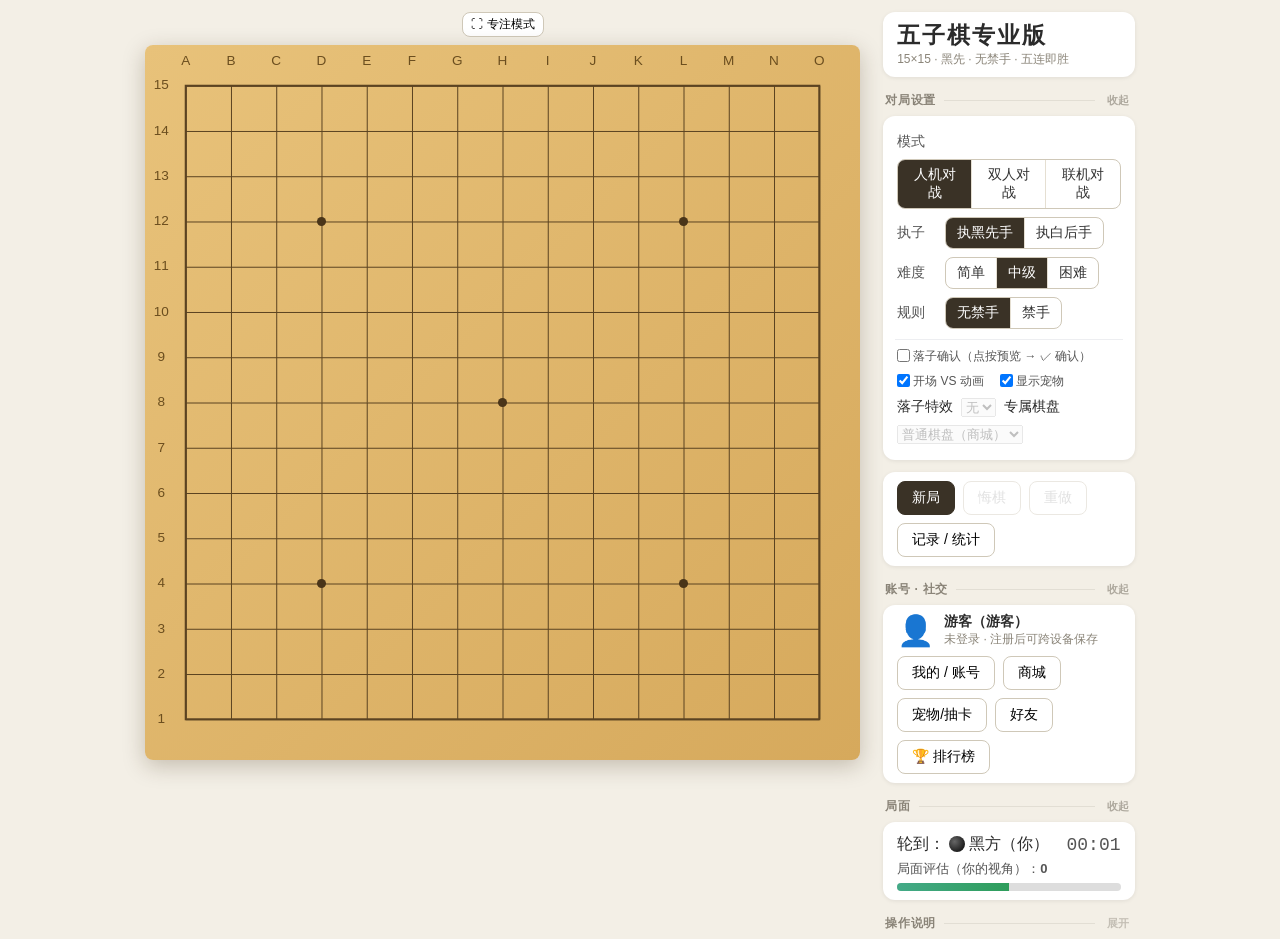
==== commit 5bf7a4ec: "style: apply golden-ratio layout to the home page and gomoku chrome Give the landing page a 61.8/38." ====
--- a/gomoku/index.html
+++ b/gomoku/index.html
@@ -4,6 +4,7 @@
 <meta charset="UTF-8">
 <meta name="viewport" content="width=device-width, initial-scale=1">
 <title>五子棋专业版</title>
+<link rel="stylesheet" href="../golden-ratio.css">
 <link rel="icon" href="data:image/svg+xml,%3Csvg xmlns=%22http://www.w3.org/2000/svg%22 viewBox=%220 0 100 100%22%3E%3Crect width=%22100%22 height=%22100%22 rx=%2218%22 fill=%22%23dcb26a%22/%3E%3Ccircle cx=%2238%22 cy=%2238%22 r=%2224%22 fill=%22%23111%22/%3E%3Ccircle cx=%2264%22 cy=%2264%22 r=%2224%22 fill=%22%23fff%22 stroke=%22%23999%22 stroke-width=%222%22/%3E%3C/svg%3E">
 <style>
 :root{--bg:#f3efe6;--card:#fff;--ink:#2b2b2b;--muted:#8a8478;--accent:#c0392b;--win:#2e9d5b;--loss:#d0473a;--draw:#9a9a9a}
@@ -326,6 +327,31 @@
  #vsIntro *,#vsIntro{animation:none!important}
  .petimg svg,.petimg img,.petimg::after,#petFloat .petimg{animation:none!important}
 }
+
+/* Golden ratio layout: major board column + minor sidebar. The board canvas stays square. */
+@media (min-width: 900px) {
+  .app {
+    max-width: var(--gr-content-wide);
+    display: grid;
+    grid-template-columns: 1.618fr 1fr;
+    gap: var(--gr-space-lg);
+    justify-content: center;
+    align-items: start;
+  }
+  .board-col {
+    width: 100%;
+    justify-self: center;
+    align-items: center;
+  }
+  .side {
+    max-width: none;
+    width: auto;
+    flex: none;
+  }
+}
+h1 { font-size: var(--gr-fs-lg); line-height: var(--gr-lh-tight); }
+.card { padding: var(--gr-space-sm) var(--gr-space-md); }
+canvas#board, #board { aspect-ratio: auto; }
 </style>
 </head>
 <body>
@@ -1650,7 +1676,7 @@
     var wide = window.innerWidth >= 900, focus = document.body.classList.contains('focus'), s;
     if (focus) s = Math.min(window.innerWidth - 12, window.innerHeight - 12 - ($('#pbar').offsetHeight + $('#fbar').offsetHeight + 24));
     else if (!wide) s = Math.min(window.innerWidth - 16, 900);
-    else s = Math.min(window.innerWidth - 24 - 410, window.innerHeight - 30, 760);
+    else s = Math.min(window.innerWidth - 24 - Math.round(Math.min(window.innerWidth, 1158) * 0.382) - 26, window.innerHeight - 30, Math.floor(1158 * 0.618));
     size = Math.max(260, Math.floor(s));
     cell = size / (N - 1 + 1.8); pad = cell * 0.9;
     var dpr = window.devicePixelRatio || 1;
@@ -2493,15 +2519,19 @@
   var API = (qparam('api') || '') + '/api/g';     // ?api= 仅测试用
   var LS_PLAYER = 'gomoku.player.v1', MM_WAIT = 10;
   var MM = { state: 'idle', timer: null, t0: 0, busy: false, lastPoll: 0, enabled: null, player: loadJSON(LS_PLAYER, null), watch: null };
+  var NOBK = '这个功能要到完整版站用：https://gomoku-umber.vercel.app';
+  var NOBK_HTML = '这个功能要到完整版站用：<a href="https://gomoku-umber.vercel.app" target="_blank" rel="noopener">https://gomoku-umber.vercel.app</a>';
+  function escM(m) { return m === NOBK ? NOBK_HTML : esc(m); }
+  function setMsg(el, m) { if (m === NOBK) el.innerHTML = NOBK_HTML; else el.textContent = m; }
   function apiCall(op, body, method) {
     var opt = method === 'GET' ? { method: 'GET' } : { method: 'POST', headers: { 'Content-Type': 'application/json' }, body: JSON.stringify(Object.assign({ op: op }, body || {})) };
     var u = method === 'GET' ? API + '?op=' + op + ['pid', 'tab', 'sea'].map(function (k) { return body && body[k] ? '&' + k + '=' + encodeURIComponent(body[k]) : ''; }).join('') : API;
     return fetch(u, opt).then(function (r) {
       return r.json().catch(function () { return {}; }).then(function (j) {
-        if (!r.ok || j.enabled === false) { var e = new Error(j.error || ('HTTP ' + r.status)); e.status = r.status; e.disabled = j.enabled === false || r.status === 404 || r.status === 503; throw e; }
+        if (!r.ok || j.enabled === false) { var nb = !j.error && [404, 405, 501, 503].indexOf(r.status) >= 0; var e = new Error(nb ? NOBK : (j.error || ('HTTP ' + r.status))); e.status = r.status; e.disabled = nb || j.enabled === false || r.status === 404 || r.status === 503; throw e; }
         return j;
       });
-    }, function () { var e = new Error('无法连接匹配服务'); e.disabled = true; throw e; });
+    }, function () { var e = new Error(NOBK); e.disabled = true; throw e; });
   }
   function checkService() {
     if (MM.enabled !== null) return;
@@ -2821,7 +2851,7 @@
   function modal(id, on) { $('#' + id).classList.toggle('show', on); }
   function avPicker(cur) { return '<div class="avs">' + AVATARS.map(function (a, i) { return '<button type="button" data-av="' + i + '" class="' + (i === cur ? 'on' : '') + '">' + a + '</button>'; }).join('') + '</div>'; }
   function bindAv(cb) { document.querySelectorAll('#acctBody [data-av]').forEach(function (b) { b.onclick = function () { AC.av = +b.dataset.av; document.querySelectorAll('#acctBody [data-av]').forEach(function (x) { x.classList.toggle('on', x === b); }); if (cb) cb(AC.av); }; }); }
-  function acctErr(m) { var e = $('#acErr'); if (e) e.textContent = m || ''; }
+  function acctErr(m) { var e = $('#acErr'); if (e) setMsg(e, m || ''); }
   function openAcct() { modal('acctModal', true); renderAcct(); if (MM.player && MM.player.pid) apiCall('profile', pauth()).then(function (j) { mergePlayer(j.player); renderAcct(); }, function () { }); }
   function renderAcct() {
     var p = MM.player, h = '';
@@ -2871,7 +2901,7 @@
     });
     return '<img src="' + c.toDataURL() + '" width="120" height="60" alt="">';
   }
-  function openShop() { modal('shopModal', true); renderShop(); apiCall('shop', {}).then(function (j) { SHOP = j; renderShop(); }, function (e) { $('#shopBody').innerHTML = '<div class="empty">' + esc(e.message) + '</div>'; }); }
+  function openShop() { modal('shopModal', true); renderShop(); apiCall('shop', {}).then(function (j) { SHOP = j; renderShop(); }, function (e) { $('#shopBody').innerHTML = '<div class="empty">' + escM(e.message) + '</div>'; }); }
   function renderShop() {
     if (!SHOP) { $('#shopBody').innerHTML = '<div class="empty">加载中…</div>'; return; }
     var p = MM.player, own = (p && p.own) || ['b_wood', 'k_classic', 'w_classic', 'q_basic'], eq = myEq();
@@ -2900,7 +2930,7 @@
     });
     h += '<div class="olerr" id="shopErr"></div>';
     $('#shopBody').innerHTML = h;
-    var fail = function (e) { $('#shopErr').textContent = e.message; };
+    var fail = function (e) { setMsg($('#shopErr'), e.message); };
     document.querySelectorAll('[data-stab]').forEach(function (b) { b.onclick = function () { SHOP_TAB = b.dataset.stab; renderShop(); }; });
     var cosDo = function (op, body, msg) { ensurePlayer().then(function () { return apiCall(op, Object.assign(body, pauth())); }).then(function (j) { mergePlayer(j.player); renderShop(); if (msg) toast(msg, true); }, fail); };
     document.querySelectorAll('[data-xpbuy]').forEach(function (b) { b.onclick = function () { cosDo('exp_buy', { item: b.dataset.xpbuy }, '购买成功'); }; });
@@ -3107,7 +3137,7 @@
       $('#glogBody').innerHTML = h;
       document.querySelectorAll('[data-grar]').forEach(function (b) { b.onclick = function () { openGlog(1, b.dataset.grar); }; });
       $('#gPrev').onclick = function () { openGlog(j.page - 1); }; $('#gNext').onclick = function () { openGlog(j.page + 1); };
-    }, function (e) { $('#glogBody').innerHTML = '<div class="empty">' + esc(e.message) + '</div>'; });
+    }, function (e) { $('#glogBody').innerHTML = '<div class="empty">' + escM(e.message) + '</div>'; });
   }
   function openPets() { modal('petModal', true); renderPets(); apiCall('pets', {}).then(function (j) { PETDEF = j; renderPets(); }, function () { }); if (MM.player && MM.player.pid) apiCall('profile', pauth()).then(function (j) { mergePlayer(j.player); renderPets(); }, function () { }); }
   function renderPets() {
@@ -3138,7 +3168,7 @@
       h += '</div>';
     });
     $('#petBody').innerHTML = h + '</div>';
-    var fail = function (e) { $('#petErr').textContent = e.message; PG.busy = false; };
+    var fail = function (e) { setMsg($('#petErr'), e.message); PG.busy = false; };
     $('#draw1').onclick = function () { doDraw(1, fail); }; $('#draw10').onclick = function () { doDraw(10, fail); };
     $('#petShow2').onchange = function (e) { setPetShow(e.target.checked); };
     document.querySelectorAll('[data-eqpet]').forEach(function (b) { b.onclick = function () { equipPet(b.dataset.eqpet, fail); }; });
@@ -3338,9 +3368,9 @@
   function loadRecs(force) {
     if (!force && RECS.list && Date.now() - RECS.t < 60000) { drawRecs(); return; }
     if (RECS.busy) return; RECS.busy = true;
-    apiCall('friend_recs', pauth()).then(function (j) { RECS.busy = false; RECS.t = Date.now(); RECS.list = j.list || []; drawRecs(); }, function (e) { RECS.busy = false; var el = $('#frRecs'); if (el) el.innerHTML = '<div class="hint">' + esc(e.message) + '</div>'; });
-  }
-  function frAct(op, body, ok) { return apiCall(op, Object.assign(body, pauth())).then(function (j) { if (ok) toast(ok, true); return friendPoll().then(function () { renderFriends(); return j; }); }, function (e) { var el = $('#frErr'); if (el) el.textContent = e.message; else toast(e.message); }); }
+    apiCall('friend_recs', pauth()).then(function (j) { RECS.busy = false; RECS.t = Date.now(); RECS.list = j.list || []; drawRecs(); }, function (e) { RECS.busy = false; var el = $('#frRecs'); if (el) el.innerHTML = '<div class="hint">' + escM(e.message) + '</div>'; });
+  }
+  function frAct(op, body, ok) { return apiCall(op, Object.assign(body, pauth())).then(function (j) { if (ok) toast(ok, true); return friendPoll().then(function () { renderFriends(); return j; }); }, function (e) { var el = $('#frErr'); if (el) setMsg(el, e.message); else toast(e.message); }); }
   function renderFriends() {
     var j = FR.data; if (!j || FR.chat) return;
     var h = '<div class="hint">我的数字 ID：<b id="frMyId">' + j.me.uid + '</b> · ' + (j.disc ? '可被发现' : '已关闭好友发现') + '（在「我的 / 账号」中修改）</div>';
@@ -3372,7 +3402,7 @@
       apiCall('friend_search', Object.assign({ q: $('#frQ').value }, pauth())).then(function (r) {
         $('#frRes').innerHTML = r.list.length ? r.list.map(function (x) { return '<div class="frow">' + esc(x.nick) + ' <span class="sub">ID ' + x.uid + '</span><button class="btn mini primary" data-add="' + x.uid + '">加好友</button></div>'; }).join('') : '<div class="hint">没有找到可添加的玩家</div>';
         document.querySelectorAll('#frRes [data-add]').forEach(function (b) { b.onclick = function () { frAct('friend_req', { uid: +b.dataset.add }, '好友申请已发送'); }; });
-      }, function (e) { $('#frRes').innerHTML = '<div class="olerr">' + esc(e.message) + '</div>'; });
+      }, function (e) { $('#frRes').innerHTML = '<div class="olerr">' + escM(e.message) + '</div>'; });
     };
     q('data-acc', function (u) { frAct('friend_accept', { uid: +u, accept: true }, '已添加好友'); });
     q('data-rej', function (u) { frAct('friend_accept', { uid: +u, accept: false }); });
@@ -3390,7 +3420,7 @@
     $('#frBody').innerHTML = '<div class="row"><button class="btn mini" id="chBack">← 返回</button><b>与 ' + esc(f.nick) + ' 的私信</b></div><div class="chatlog" id="chList" style="height:300px"></div>' +
       '<div class="chatin"><input class="inp" id="chIn" maxlength="200" placeholder="最多 200 字"><button class="btn primary" id="chSend">发送</button></div><div class="olerr" id="frErr"></div>';
     $('#chBack').onclick = function () { clearInterval(FR.chatTimer); FR.chat = null; friendPoll().then(renderFriends); };
-    var send1 = function () { var x = $('#chIn').value; if (!x.trim()) return; apiCall('msg_send', Object.assign({ uid: uid, text: x }, pauth())).then(function () { $('#chIn').value = ''; pullChat(); }, function (e) { $('#frErr').textContent = e.message; }); };
+    var send1 = function () { var x = $('#chIn').value; if (!x.trim()) return; apiCall('msg_send', Object.assign({ uid: uid, text: x }, pauth())).then(function () { $('#chIn').value = ''; pullChat(); }, function (e) { setMsg($('#frErr'), e.message); }); };
     $('#chSend').onclick = send1; $('#chIn').addEventListener('keydown', function (e) { if (e.key === 'Enter') send1(); });
     clearInterval(FR.chatTimer); FR.chatTimer = setInterval(function () { if (!FR.chat || !$('#frModal').classList.contains('show')) { clearInterval(FR.chatTimer); return; } pullChat(); }, 3000);
     pullChat();
--- a/golden-ratio.css
+++ b/golden-ratio.css
@@ -0,0 +1,161 @@
+/* Golden ratio tokens + utilities.
+   Spec: golden-ratio-spec.md
+   phi = 1.618. No remote fonts, icons, or CDNs.
+   This file does not restyle .theme-switch* or other exempt controls. */
+
+:root {
+  --phi: 1.618;
+  --phi-inv: 0.618;
+  --phi-minor: 0.382;
+
+  --gr-major: 61.8%;
+  --gr-minor: 38.2%;
+  --gr-ratio: 1.618 / 1;
+  --gr-ratio-portrait: 1 / 1.618;
+
+  --gr-fs-3xs: 0.236rem;
+  --gr-fs-2xs: 0.382rem;
+  --gr-fs-xs: 0.618rem;
+  --gr-fs-sm: 0.786rem;
+  --gr-fs-base: 1rem;
+  --gr-fs-md: 1.272rem;
+  --gr-fs-lg: 1.618rem;
+  --gr-fs-xl: 2.618rem;
+  --gr-fs-2xl: 4.236rem;
+
+  --gr-lh-tight: 1.272;
+  --gr-lh-body: 1.5;
+  --gr-lh-loose: 1.618;
+
+  --gr-space-3xs: 0.146rem;
+  --gr-space-2xs: 0.236rem;
+  --gr-space-xs: 0.382rem;
+  --gr-space-sm: 0.618rem;
+  --gr-space-md: 1rem;
+  --gr-space-lg: 1.618rem;
+  --gr-space-xl: 2.618rem;
+  --gr-space-2xl: 4.236rem;
+
+  --gr-content: 44.72rem;
+  --gr-content-wide: 72.36rem;
+  --gr-stack-min: 40rem;
+}
+
+.gr-split,
+.gr-split-rev {
+  display: grid;
+  gap: var(--gr-space-lg);
+  align-items: start;
+  min-width: 0;
+}
+
+.gr-split {
+  grid-template-columns: 1.618fr 1fr;
+}
+
+.gr-split-rev {
+  grid-template-columns: 1fr 1.618fr;
+}
+
+.gr-stack {
+  display: flex;
+  flex-direction: column;
+  gap: var(--gr-space-md);
+}
+
+.gr-block-major {
+  flex: 1.618 1 auto;
+  min-width: 0;
+  min-height: 0;
+}
+
+.gr-block-minor {
+  flex: 1 1 auto;
+  min-width: 0;
+  min-height: 0;
+}
+
+.gr-media,
+.gr-media-portrait {
+  display: block;
+  width: 100%;
+  overflow: hidden;
+}
+
+.gr-media {
+  aspect-ratio: var(--gr-ratio);
+}
+
+.gr-media-portrait {
+  aspect-ratio: var(--gr-ratio-portrait);
+}
+
+img.gr-media,
+img.gr-media-portrait,
+video.gr-media,
+video.gr-media-portrait {
+  object-fit: cover;
+  height: auto;
+}
+
+.gr-type-display {
+  font-size: var(--gr-fs-xl);
+  line-height: var(--gr-lh-tight);
+}
+
+.gr-type-title {
+  font-size: var(--gr-fs-lg);
+  line-height: var(--gr-lh-tight);
+}
+
+.gr-type-sub {
+  font-size: var(--gr-fs-md);
+  line-height: var(--gr-lh-body);
+}
+
+.gr-type-body {
+  font-size: var(--gr-fs-base);
+  line-height: var(--gr-lh-body);
+}
+
+.gr-type-small {
+  font-size: var(--gr-fs-sm);
+  line-height: var(--gr-lh-body);
+}
+
+.gr-type-caption {
+  font-size: var(--gr-fs-xs);
+  line-height: var(--gr-lh-body);
+}
+
+.gr-pad { padding: var(--gr-space-lg); }
+.gr-pad-sm { padding: var(--gr-space-sm); }
+.gr-gap { gap: var(--gr-space-md); }
+
+@media (max-width: 40rem) {
+  .gr-split,
+  .gr-split-rev {
+    grid-template-columns: 1fr;
+    gap: var(--gr-space-md);
+  }
+}
+
+@media (prefers-reduced-motion: reduce) {
+  .gr-split,
+  .gr-split-rev,
+  .gr-media,
+  .gr-media-portrait {
+    scroll-behavior: auto;
+  }
+}
+
+/* Exempt elements keep their own shape even if a parent uses .gr-media. */
+.gr-exempt,
+.theme-switch,
+.theme-switch-slot,
+[role="switch"],
+canvas#board,
+#board,
+.nv-logo {
+  aspect-ratio: auto;
+}
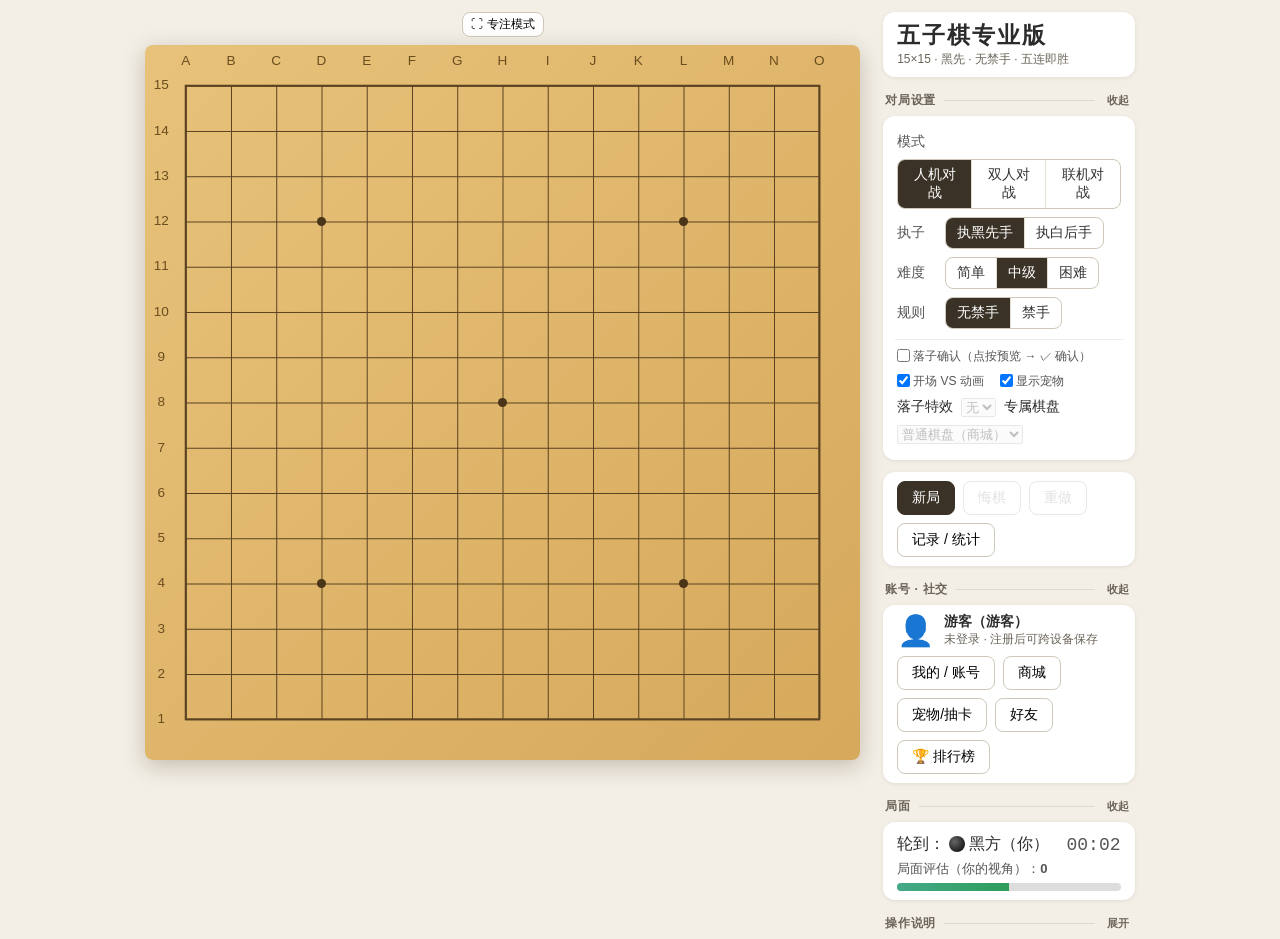
==== commit 6a135803: "style: raise muted text contrast and fix gomoku control hover Darken --muted on the home and gomoku " ====
--- a/gomoku/index.html
+++ b/gomoku/index.html
@@ -7,7 +7,7 @@
 <link rel="stylesheet" href="../golden-ratio.css">
 <link rel="icon" href="data:image/svg+xml,%3Csvg xmlns=%22http://www.w3.org/2000/svg%22 viewBox=%220 0 100 100%22%3E%3Crect width=%22100%22 height=%22100%22 rx=%2218%22 fill=%22%23dcb26a%22/%3E%3Ccircle cx=%2238%22 cy=%2238%22 r=%2224%22 fill=%22%23111%22/%3E%3Ccircle cx=%2264%22 cy=%2264%22 r=%2224%22 fill=%22%23fff%22 stroke=%22%23999%22 stroke-width=%222%22/%3E%3C/svg%3E">
 <style>
-:root{--bg:#f3efe6;--card:#fff;--ink:#2b2b2b;--muted:#8a8478;--accent:#c0392b;--win:#2e9d5b;--loss:#d0473a;--draw:#9a9a9a}
+:root{--bg:#f3efe6;--card:#fff;--ink:#2b2b2b;--muted:#6b655a;--accent:#c0392b;--win:#2e9d5b;--loss:#c0392b;--draw:#9a9a9a}
 *{box-sizing:border-box}
 html,body{margin:0;background:var(--bg);color:var(--ink);
   font-family:"Microsoft YaHei","微软雅黑","PingFang SC","Hiragino Sans GB","Noto Sans CJK SC","Source Han Sans SC",sans-serif;font-size:14px}
@@ -31,6 +31,7 @@
 .btn:hover:not(:disabled){background:#f6f2ea}
 .btn:disabled{opacity:.4;cursor:default}
 .btn.primary{background:#3a3226;color:#fff;border-color:#3a3226}
+.btn.primary:hover:not(:disabled){background:#2f2920;color:#fff}
 .btn.danger{color:var(--loss);border-color:#e3b7b2}
 .status{display:flex;align-items:center;gap:10px;font-size:16px;min-height:28px}
 .dot{display:inline-block;width:16px;height:16px;border-radius:50%;vertical-align:-3px;margin:0 4px}
@@ -53,9 +54,9 @@
 .side>.grp{display:flex;align-items:center;gap:8px;font-size:12px;font-weight:700;color:var(--muted);letter-spacing:.06em;margin:2px 2px -6px;user-select:none}
 .side>.grp>span{white-space:nowrap}
 .side>.grp>i{flex:1;height:1px;background:currentColor;opacity:.16}
-.side>.grp>button{font:inherit;font-size:11px;font-weight:600;color:inherit;background:none;border:0;cursor:pointer;opacity:.65;padding:2px 4px;border-radius:6px}
+.side>.grp>button{font:inherit;font-size:11px;font-weight:600;color:inherit;background:none;border:0;cursor:pointer;opacity:1;padding:2px 4px;border-radius:6px}
 .side>.grp>button:hover{opacity:1;background:rgba(0,0,0,.05)}
-.side>.grp.off>button{opacity:.45}
+.side>.grp.off>button{opacity:1}
 .side .card .sep{height:1px;background:var(--line,#e5e7eb);margin:10px -2px 8px;opacity:.7}
 .toast{position:absolute;left:50%;top:14px;transform:translateX(-50%);background:rgba(198,40,40,.92);color:#fff;padding:7px 16px;border-radius:20px;font-size:14px;box-shadow:0 4px 14px rgba(0,0,0,.25);opacity:0;transition:opacity .2s;pointer-events:none;white-space:nowrap}
 .toast.show{opacity:1}
@@ -2516,22 +2517,32 @@
   function esc(s) { return String(s).replace(/[&<>"']/g, function (c) { return '&#' + c.charCodeAt(0) + ';'; }); }
 
   // ================= 快速匹配 / Elo 积分 / 排行榜（后端：/api/g）=================
-  var API = (qparam('api') || '') + '/api/g';     // ?api= 仅测试用
+  var API = (qparam('api') || (/(^|\.)github\.io$/i.test(location.hostname) ? 'https://gomoku-api.malcoam.workers.dev' : '')) + '/api/g';     // ?api= 仅测试用
   var LS_PLAYER = 'gomoku.player.v1', MM_WAIT = 10;
   var MM = { state: 'idle', timer: null, t0: 0, busy: false, lastPoll: 0, enabled: null, player: loadJSON(LS_PLAYER, null), watch: null };
-  var NOBK = '这个功能要到完整版站用：https://gomoku-umber.vercel.app';
-  var NOBK_HTML = '这个功能要到完整版站用：<a href="https://gomoku-umber.vercel.app" target="_blank" rel="noopener">https://gomoku-umber.vercel.app</a>';
+  var NOBK = '联机服务暂时连不上，请稍后重试（账号数据仍与完整版共用）';
+  var NOBK_HTML = '联机服务暂时连不上，请稍后重试（账号数据仍与完整版共用）';
   function escM(m) { return m === NOBK ? NOBK_HTML : esc(m); }
   function setMsg(el, m) { if (m === NOBK) el.innerHTML = NOBK_HTML; else el.textContent = m; }
   function apiCall(op, body, method) {
     var opt = method === 'GET' ? { method: 'GET' } : { method: 'POST', headers: { 'Content-Type': 'application/json' }, body: JSON.stringify(Object.assign({ op: op }, body || {})) };
     var u = method === 'GET' ? API + '?op=' + op + ['pid', 'tab', 'sea'].map(function (k) { return body && body[k] ? '&' + k + '=' + encodeURIComponent(body[k]) : ''; }).join('') : API;
-    return fetch(u, opt).then(function (r) {
+    var ctl = typeof AbortController !== 'undefined' ? new AbortController() : null;
+    if (ctl) opt.signal = ctl.signal;
+    var timer = null;
+    var timeout = new Promise(function (_, reject) {
+      timer = setTimeout(function () {
+        if (ctl) { try { ctl.abort(); } catch (e) { } }
+        var e = new Error(NOBK); e.disabled = true; reject(e);
+      }, 8000);
+    });
+    var req = fetch(u, opt).then(function (r) {
       return r.json().catch(function () { return {}; }).then(function (j) {
         if (!r.ok || j.enabled === false) { var nb = !j.error && [404, 405, 501, 503].indexOf(r.status) >= 0; var e = new Error(nb ? NOBK : (j.error || ('HTTP ' + r.status))); e.status = r.status; e.disabled = nb || j.enabled === false || r.status === 404 || r.status === 503; throw e; }
         return j;
       });
     }, function () { var e = new Error(NOBK); e.disabled = true; throw e; });
+    return Promise.race([req, timeout]).then(function (j) { clearTimeout(timer); return j; }, function (e) { clearTimeout(timer); throw e; });
   }
   function checkService() {
     if (MM.enabled !== null) return;
